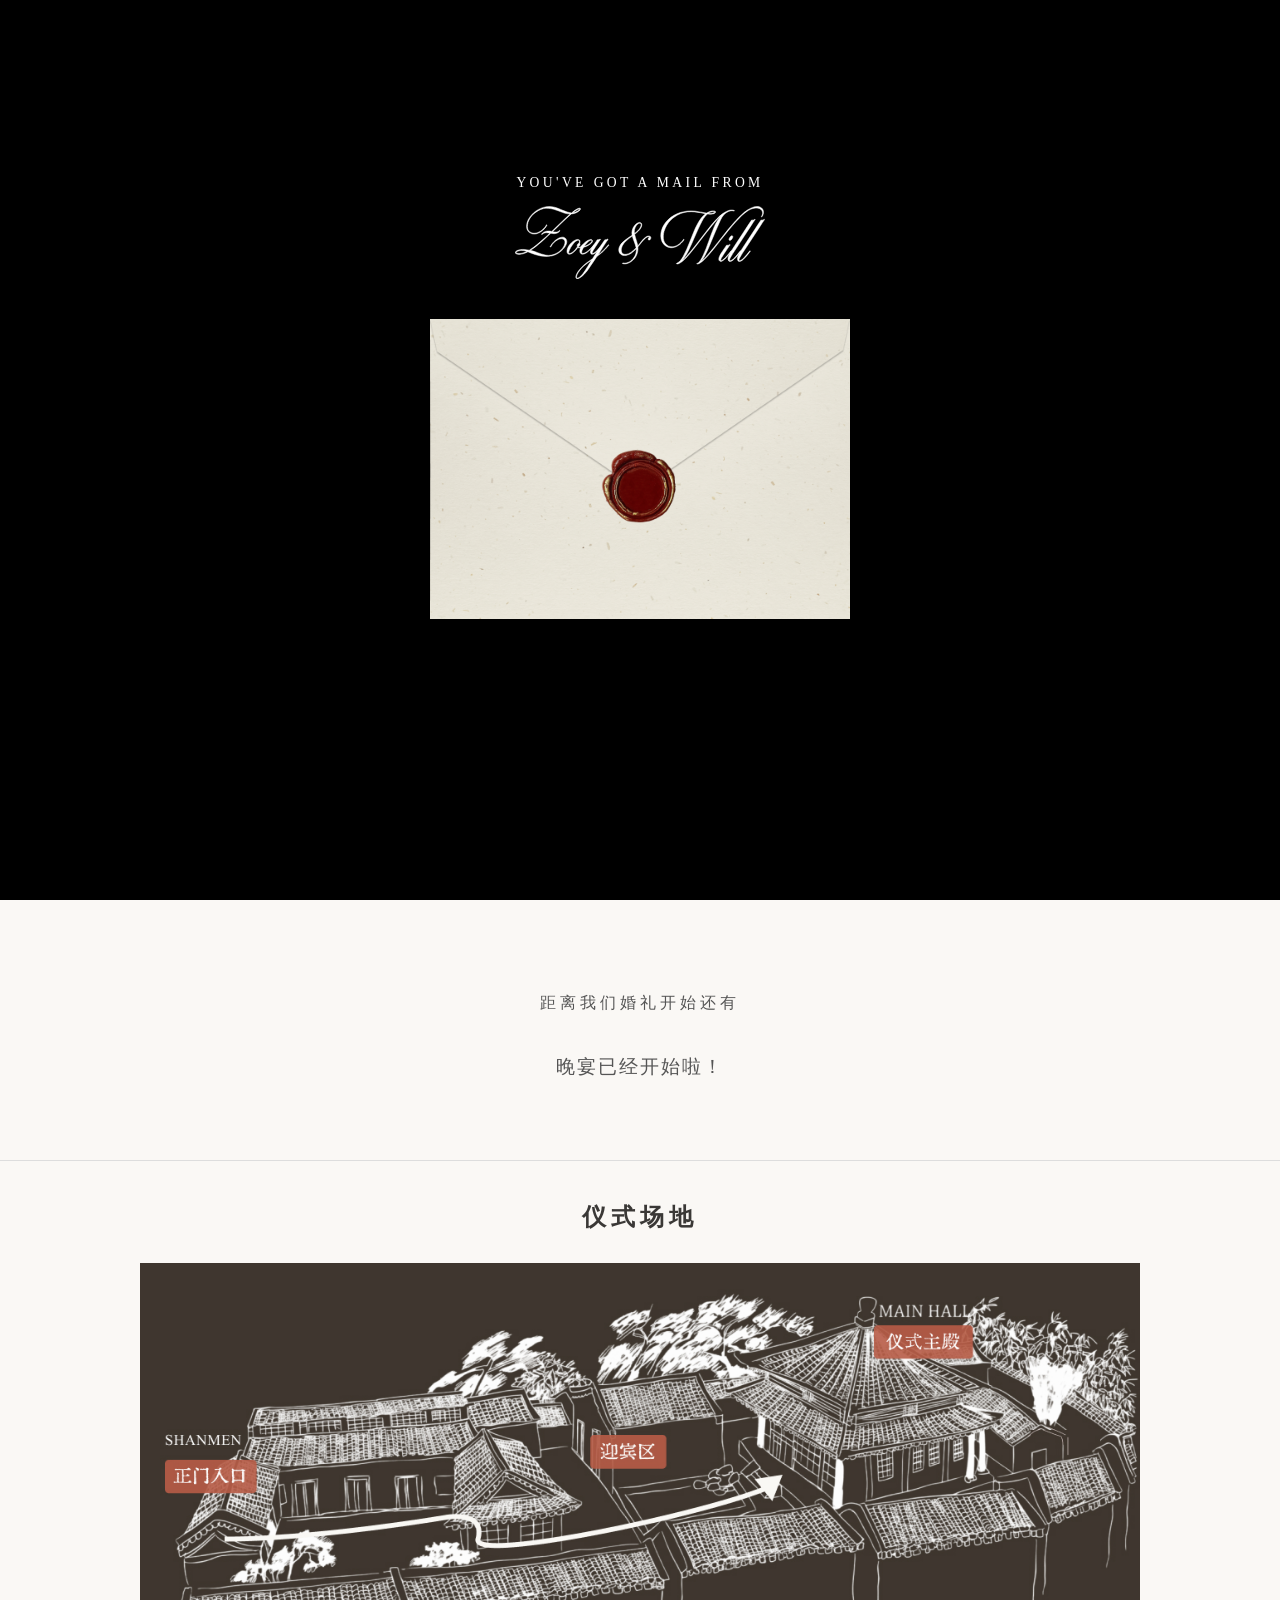
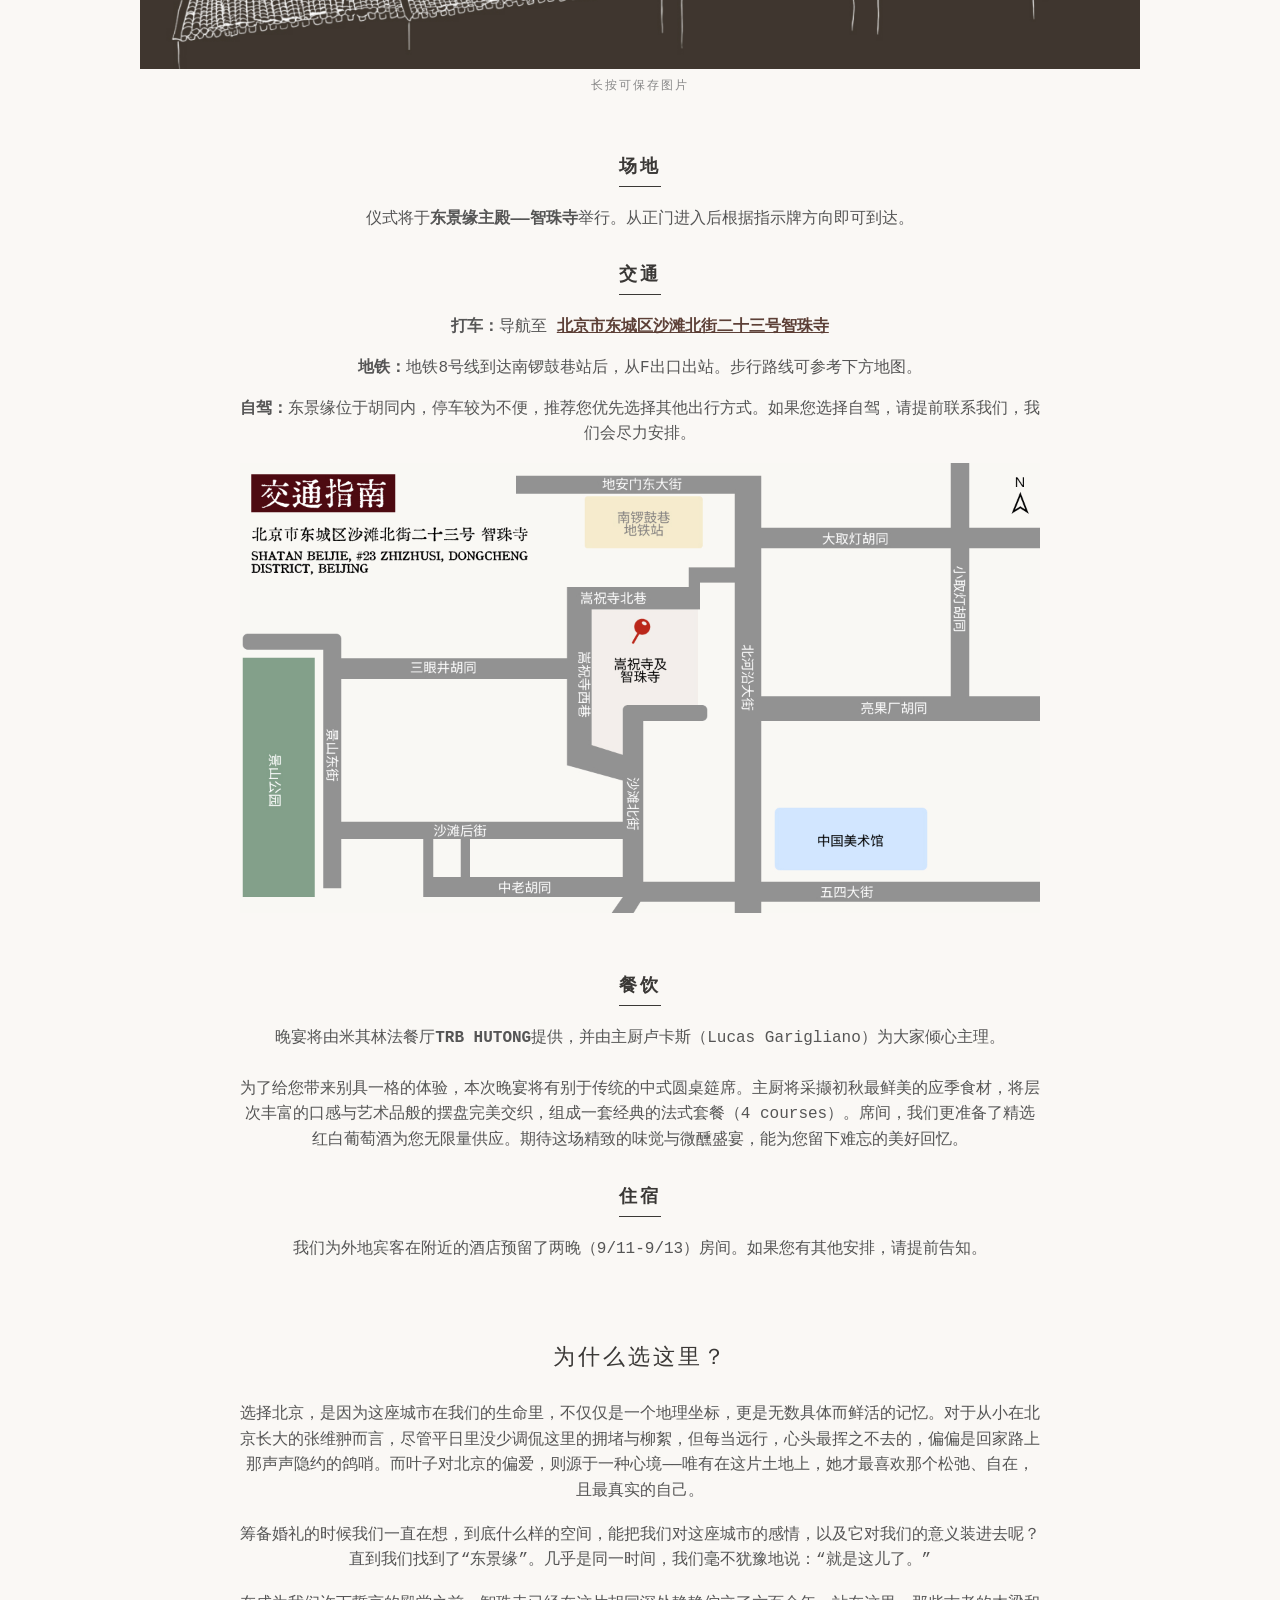
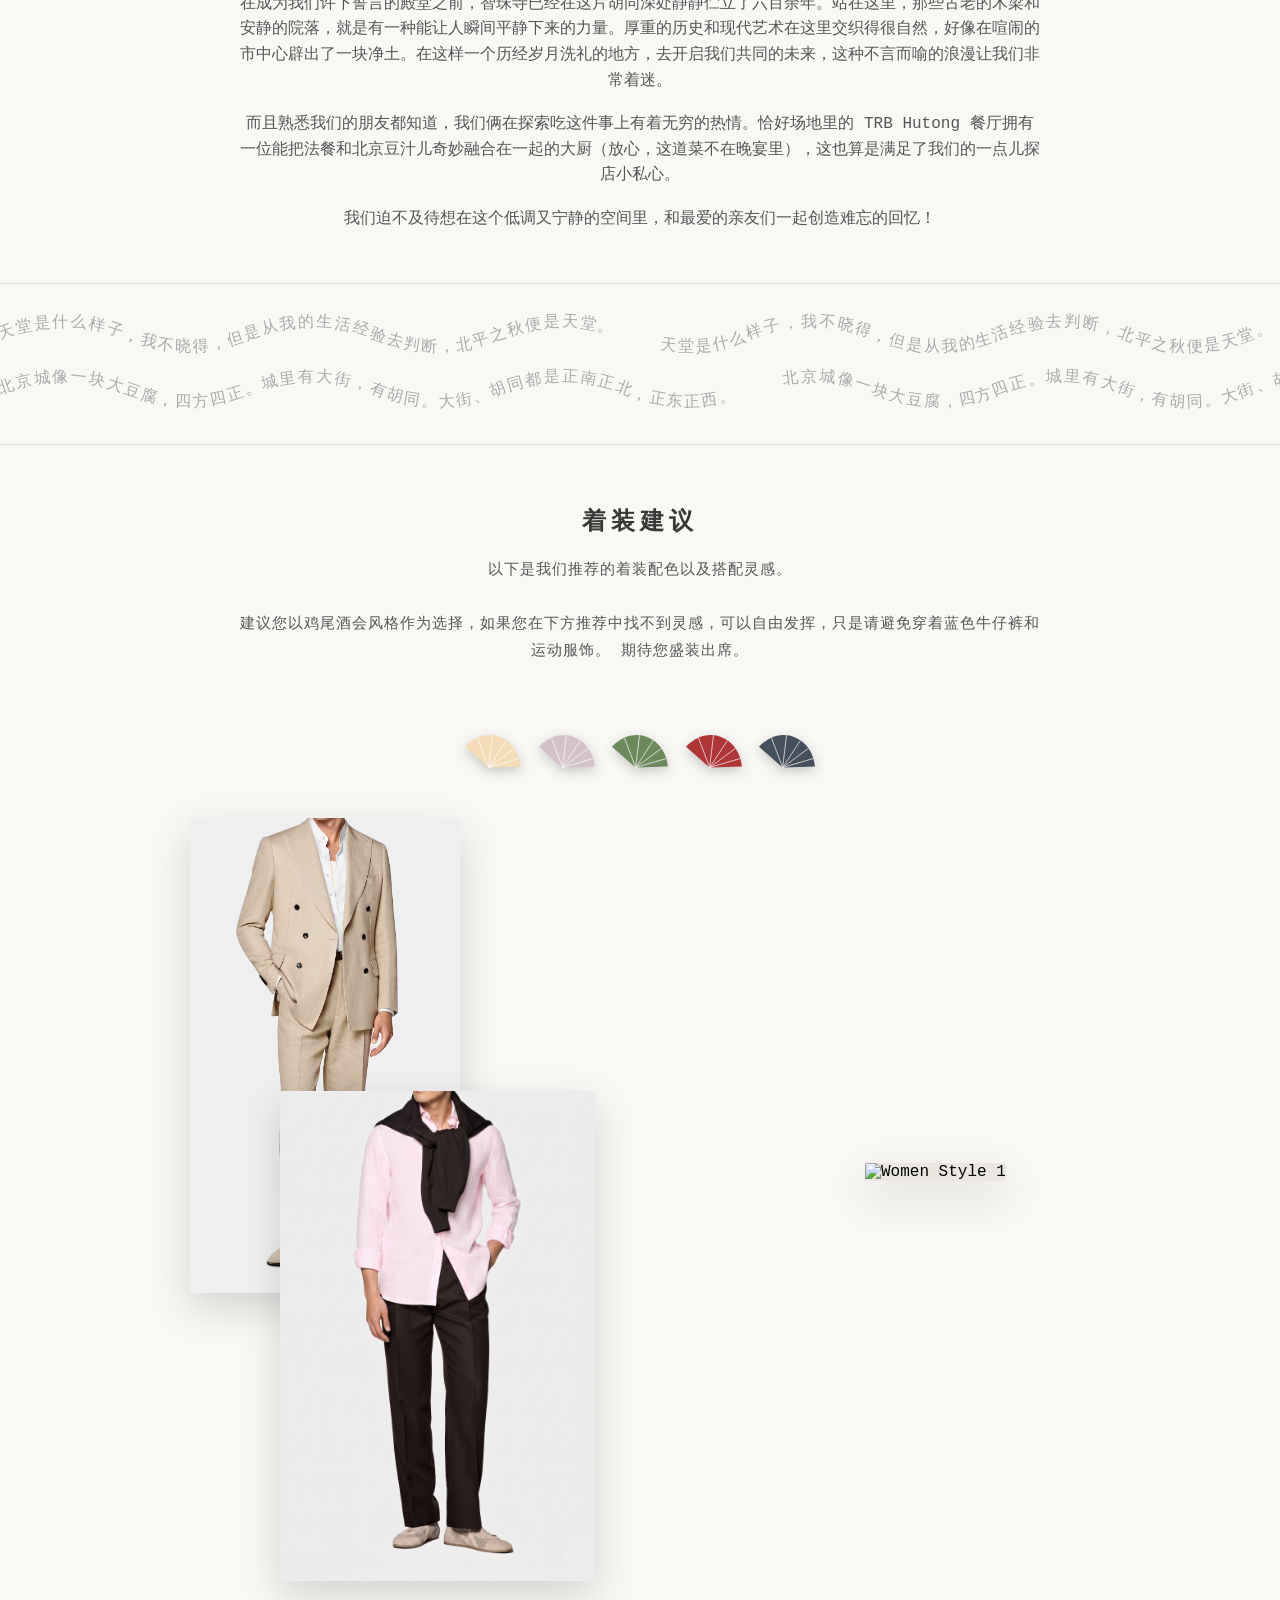
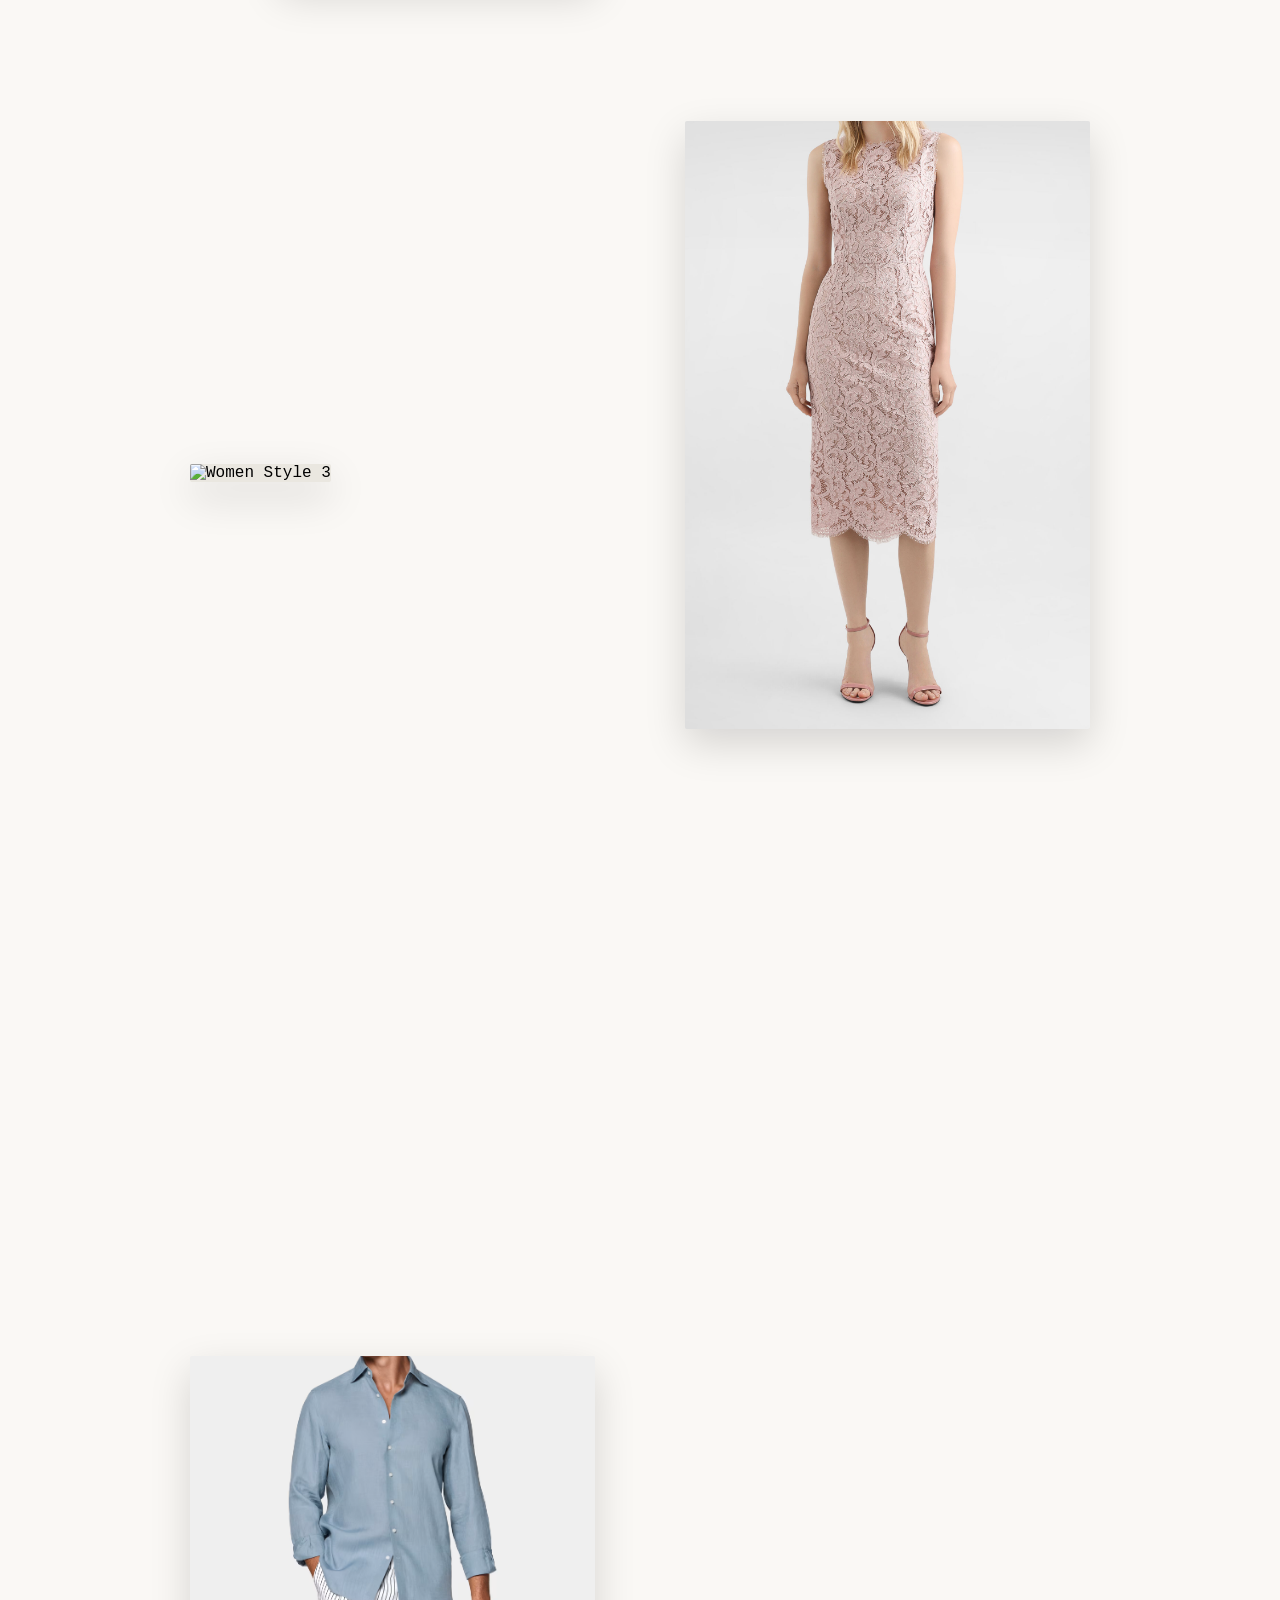
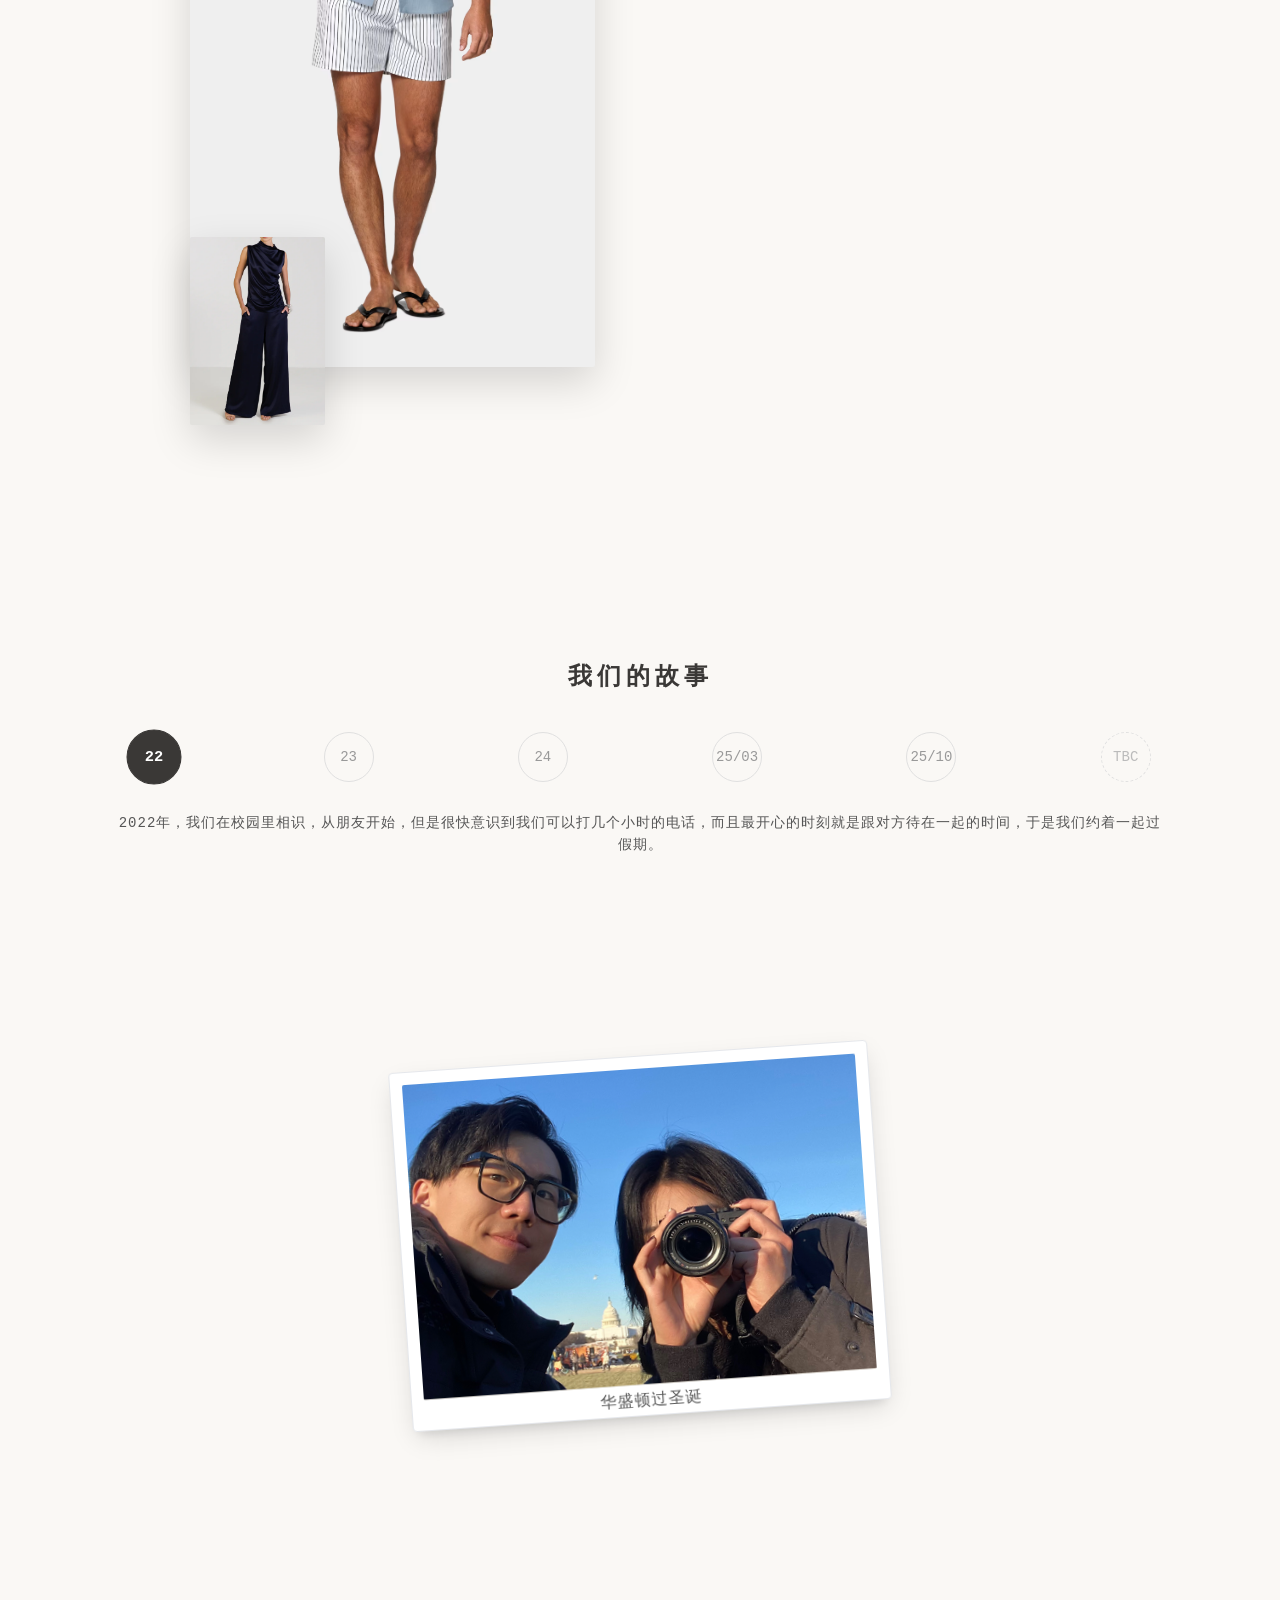
==== index.html @ 817e2617 "Update schedule times and improve text clarity" ====
<!DOCTYPE html>
<html lang="en">
<head>
    <meta charset="UTF-8">
    <meta name="viewport" content="width=device-width, initial-scale=1.0, user-scalable=no">
    <title>Zoey & Will</title>
    <link rel="preload" href="images/willowbg.png" as="image">
    
    <script src="https://unpkg.com/@dotlottie/player-component@latest/dist/dotlottie-player.mjs" type="module"></script>

    <style>
        /* --- GLOBAL STYLES --- */
        @font-face {
            font-family: 'CactusClassicalSerif';
            src: url('CactusClassicalSerif.woff2') format('woff2');
            font-weight: normal;
            font-style: normal;
        }

        html {
            /* 必须设为 mandatory，手机浏览器才会强制执行摩擦力和停顿 */
            scroll-behavior: smooth;
        }
        
        html, body { 
            margin: 0; 
            padding: 0;
            width: 100%;
            background-color: #FAF8F5; 
            font-family: 'Courier New', Courier, monospace;
            touch-action: pan-y; 
        }
        .lang-switch {
            font-size: 16px;
            font-weight: bold;
            cursor: pointer;
            margin-right: 30px; 
            color: 3A3836;
            position: relative;
            z-index: 301; /* Above menu overlay */
            user-select: none;
            display: flex;
            align-items: center;
            gap: 8px; 
        }

        .lang-option {
            opacity: 0.3; /* Inactive state */
            transition: opacity 0.3s, border-bottom 0.3s;
            padding-bottom: 2px;
            border-bottom: 2px solid transparent; 
        }
        
        .separator {
            opacity: 0.3;
            font-weight: normal;
        }

        /* Active State Logic */
        /* If NOT english mode -> Chinese is active */
        body:not(.english-mode) .lang-option.zh { 
            opacity: 1; 
            border-bottom: 2px solid 3A3836; 
        }
        
        /* If English mode -> English is active */
        body.english-mode .lang-option.en { 
            opacity: 1; 
            border-bottom: 2px solid 3A3836; 
        }
        /* --- LANGUAGE VISIBILITY LOGIC (UNIVERSAL FIX) --- */
        
        /* 1. Default (Chinese Mode) */
        /* Hide all English elements (divs, spans, images) */
        .lang-en, 
        div.lang-en, 
        span.lang-en, 
        img.lang-en { 
            display: none !important; 
        }
        
        /* Show all Chinese elements */
        .lang-zh, 
        div.lang-zh, 
        span.lang-zh { 
            display: inherit !important; 
        }
        img.lang-zh { display: block !important; }


        /* 2. English Mode */
        /* Hide all Chinese elements */
        body.english-mode .lang-zh, 
        body.english-mode div.lang-zh, 
        body.english-mode span.lang-zh, 
        body.english-mode img.lang-zh { 
            display: none !important; 
        }

        /* Show all English elements */
        body.english-mode .lang-en, 
        body.english-mode div.lang-en, 
        body.english-mode span.lang-en { 
            display: inherit !important; 
        }
        body.english-mode img.lang-en { display: block !important; }

  /* --- 1. Text-length line for the Location h3 tags --- */
        .address-container h3 {
    display: inline-block;        /* Shrinks the element's width to match the text length */
    border-bottom: 1px solid #3A3836; /* The horizontal line (change color if needed) */
    padding-bottom: 8px;          /* The gap between the text and the line */
    margin-bottom: 15px;          /* The gap between the line and the paragraph below it */
}

/* --- 2. Larger gap between Venue, Transport, and Catering blocks --- */
/* Assuming each of these sections is wrapped in its own <div> inside .address-container */
        .address-container > div {
    margin-bottom: 50px;          /* Adjust this number to make the gap larger or smaller */
}

/* Removes the large gap after the very last item so your page bottom doesn't have dead space */
        .address-container > div:last-child {
    margin-bottom: 0;
}     
        
        
/* --- NAVIGATION BAR --- */
        nav {
            position: fixed; 
            top: 0;              
            left: 0;             
            width: 100%;         
            height: 80px;        
            
            /* 1. Restored the beige background, but with 70% opacity */
            background-color: rgba(250, 248, 245, 0.7) !important; 
            
            /* 2. Added a frosted glass blur effect (highly recommended for readability!) */
            backdrop-filter: blur(10px);
            -webkit-backdrop-filter: blur(10px);
            
            display: flex;
            align-items: center;
            justify-content: center; 
            box-sizing: border-box;
            z-index: 200; 
            opacity: 0; 
            pointer-events: none; 
            transition: opacity 2s ease-in-out;
        }
        nav.fade-in { opacity: 1; pointer-events: auto; }
        
        /* This container holds the list items */
        /* This container holds the list items */
        .nav-links {
            list-style: none; /* Removes the bullet points */
            display: flex;    /* Places the items side-by-side horizontally */
            
            /* 1. 将 center 改为 space-evenly 或 space-between 让选项分散 */
            justify-content: space-evenly; 
            
            /* 2. 增加宽度限制，决定选项能在屏幕上散得多开 */
            width: 80%;       
            max-width: 1000px; /* 限制一个最大宽度，防止在带鱼屏等超大屏幕上散得太远 */
            
            align-items: baseline; 
            padding: 0;
            margin: 0;
        }

        /* Unselected State: Reverted to dark gray, removed the white text shadow */
        .nav-links a {
            text-decoration: none;
            color: #888888; 
            text-shadow: none; 
            font-size: 16px; 
            font-weight: 300; 
            letter-spacing: 2px;
            position: relative;
            cursor: pointer;
            transition: all 0.3s ease;
            white-space: nowrap; 
        }

        .nav-links a:hover { color: #555555; }

        /* Selected State: Reverted to your dark #3A3836 color */
        .nav-links a.active { 
            font-size: 22px; 
            font-weight: bold; 
            color: #3A3836; 
            text-shadow: none; 
            border-bottom: none; 
        }

.menu-icon {
    display: none !important;
}
        
        @media (max-width: 768px) {
    nav { 
        height: 60px; 
        padding: 0 15px !important; 
        justify-content: flex-start !important; 
        overflow-x: auto; /* Enables horizontal scrolling */
        scrollbar-width: none; /* Hides scrollbar in Firefox */
    }
    
    /* Hides scrollbar in Chrome/Safari */
    nav::-webkit-scrollbar { 
        display: none; 
    }

    .content-page { padding-top: 80px !important; }
    
    .menu-icon { display: none !important; } /* Hamburger completely hidden */

            
nav { 
        height: 60px; 
        padding: 0 20px !important; /* Gives 20px of breathing room on the left and right */
        justify-content: flex-start !important; 
        overflow-x: auto; 
        scrollbar-width: none; 
    }
            
    .nav-links {
        display: flex !important; 
        position: static;
        /* Make the menu take up the full width of the phone screen */
        width: 100%; 
        /* Ensures it can still horizontally scroll if the phone screen is extremely small */
        min-width: max-content; 
        /* This magic line forces the items to spread out evenly! */
        justify-content: space-between; 
        
        height: auto;
        background-color: transparent; 
        backdrop-filter: none;
        -webkit-backdrop-filter: none; 
        flex-direction: row;
        align-items: baseline;
        
        /* This acts as a minimum safety gap so they never overlap on tiny screens */
        gap: 20px; 
        
        animation: none; 
    }
    
    /* Mobile Unselected */
    .nav-links a { 
        font-size: 15px; 
        color: #999;
        opacity: 1; 
    }
    
    /* Mobile Selected */
    .nav-links a.active { 
        font-size: 19px; 
        font-weight: bold;
        color: #3A3836;
        padding-bottom: 0; 
        border-bottom: none;
    }
                

            /* -- NEW: ATTIRE PAGE MOBILE ADJUSTMENTS -- */
            .scroll-image-wrapper:nth-child(n) {
                width: 60% !important; 
                margin-left: 0 !important;
                margin-right: 0 !important;
            }
            .scroll-image-wrapper:nth-child(odd) { align-self: flex-start !important; }
            .scroll-image-wrapper:nth-child(even) { align-self: flex-end !important; margin-top: -15% !important; }
            
            .color-palette.sticky-bottom {
                bottom: 50px; 
                padding: 12px 20px; 
            }
        }
        
        @keyframes fadeInMenu { from { opacity: 0; } to { opacity: 1; } }

        .color-palette.sticky-bottom .color-icon {
            width: 16%; 
            height: auto;
            filter: drop-shadow(0 4px 6px rgba(0,0,0,0.2)); 
            cursor: pointer; /* Makes it look like a clickable link */
            transition: transform 0.2s ease; /* Smooth pop effect */
        }

        .color-palette.sticky-bottom .color-icon:hover,
        .color-palette.sticky-bottom .color-icon:active {
            transform: scale(1.15); /* Slightly enlarges the circle when tapped/hovered */
        }
        
        /* --- MUTE BUTTON --- */
        #muteBtn {
        position: fixed;
        bottom: 24px;         /* Moved to 24px from bottom */
        right: 24px;          /* Moved to right side */
        z-index: 200;
        color: #3A3836;       /* Added missing '#' for the hex color */
        opacity: 0; 
        transition: opacity 2s ease-in-out;
            /* Frosted Glass & Shape Effects */
            background: rgba(255, 255, 255, 0.6);       /* Slightly more opaque to stand out */
        backdrop-filter: blur(12px); 
        -webkit-backdrop-filter: blur(12px); 
        border-radius: 50%; 
        border: 1px solid rgba(0, 0, 0, 0.08);      /* Faint dark border instead of white */
        box-shadow: 0 4px 16px rgba(0, 0, 0, 0.06); /* Soft drop shadow creates depth */
        
        padding: 0; 
        cursor: pointer;
        width: 48px;          /* Updated width */
        height: 48px;         /* Updated height */
        display: flex;
        align-items: center;
        justify-content: center;
    }
        #muteBtn svg {
        width: 24px;
        height: 24px;
        }
        #muteBtn.fade-in { opacity: 0.7; }
        #muteBtn:hover { opacity: 1; }

        /* --- NEW ANIMATED ENVELOPE EFFECT --- */
        #new-envelope-container {
            position: fixed;
            top: 0;
            left: 0;
            width: 100%;
            height: 100%;
            
            /* THIS IS YOUR TINT: 15% opacity black */
            background-color: rgba(0, 0, 0, 0.3); 
            
            z-index: 100;
            display: flex;
            flex-direction: column;
            align-items: center;
            justify-content: center;
            
            /* This line controls the smooth zoom and fade transition */
            transition: opacity 1.5s ease-in-out, transform 1.5s ease-in-out;
            transform-origin: center center;
        }

        #new-envelope-container.dissolve {
            opacity: 0;
            transform: scale(1.1); /* Slight scale-up as it fades */
            pointer-events: none;
        }

        .entrance-header {
            text-align: center;
            margin-bottom: 40px;
            margin-top: -60px;
            transition: opacity 0.5s ease;
            display: flex;
            flex-direction: column;
            align-items: center;
        }

        /* SEQUENCE 1: "YOU'VE GOT A MAIL FROM" */
        .entrance-subtitle {
            font-size: 0.85rem;
            letter-spacing: 0.25em;
            margin-bottom: 15px;
            text-transform: uppercase;
            font-weight: 400;
            color: #ffffff;
            text-shadow: 0 2px 4px rgba(0,0,0,0.4); /* Soft shadow for visibility */
            font-family: 'CactusClassicalSerif', serif; /* New Font Applied */
            opacity: 0;
            animation: fadeInDown 1s ease forwards;
            animation-delay: 0.2s; 
        }

        /* SEQUENCE 2: Name SVG */
        .names-svg {
            width: 250px; /* Adjust this width to make the image larger or smaller */
            height: auto;
            opacity: 0;
            animation: fadeInDown 1s ease forwards;
            animation-delay: 0.8s;
        }

        /* SEQUENCE 3: Envelope */
        .envelope-wrapper {
            position: relative;
            width: 60vw;
            max-width: 420px;
            cursor: pointer;
            user-select: none;
            opacity: 0;
            animation: fadeIn 1s ease forwards;
            animation-delay: 1.5s; 
        }

        .static-envelope-img {
            width: 100%;
            height: auto;
            display: block;
            /* Webkit prefix and filter included */
            -webkit-filter: drop-shadow(0 15px 35px rgba(0,0,0,0.3));
            filter: drop-shadow(0 15px 35px rgba(0,0,0,0.2));
            transition: transform 0.3s ease, filter 0.3s ease;
            
            /* Hardware acceleration fixes to stop the shadow from glitching */
            transform: translateZ(0); 
            will-change: transform, filter;
        }

        .envelope-wrapper:hover .static-envelope-img {
            transform: scale(1.02) translateZ(0);
        }

        /* SEQUENCE 4: Chinese Instruction Text */
        .entrance-instruction {
            font-size: 0.8rem; 
            letter-spacing: 0.2em;
            margin-top: 30px;
            text-transform: uppercase;
            cursor: pointer;
            color: #ffffff;
            text-shadow: 0 2px 4px rgba(0,0,0,0.4); /* Soft shadow for visibility */
            font-family: 'CactusClassicalSerif', serif; /* New Font Applied */
            opacity: 0;
            /* Fades in at 3.5s, then immediately starts pulsing */
            animation: pulse 2s infinite;
            animation-delay: 1.8s; /* Change this number to exactly match when you want it to pop in! */
            transition: opacity 0.5s ease;
        }
        
        /* Animations */
        @keyframes pulse {
            0%, 100% { opacity: 0.6; }
            50% { opacity: 1; }
        }

        @keyframes fadeInDown {
            from { opacity: 0; transform: translateY(-20px); }
            to { opacity: 1; transform: translateY(0); }
        }

        @keyframes fadeIn {
            from { opacity: 0; }
            to { opacity: 1; }
        }

        /* --- INVITATION CARD --- */
        #invitation-card {
            position: absolute;
            z-index: 20; 
            text-align: center;
            color: #ffffff;
            text-shadow: 0 2px 6px rgba(0,0,0,0.3); /* Soft shadow to separate text from background */
            font-family: 'Times New Roman', Times, serif; 
            opacity: 0; 
            transition: opacity 2s ease-in-out;
            width: 100%; max-width: 500px;
            top: 45%; left: 50%;
            transform: translate(-50%, -50%);
            pointer-events: none; 
        }
        .fade-in { opacity: 1 !important; pointer-events: auto !important; }

        h1 { font-size: 24px; letter-spacing: 5px; margin-bottom: 5px; text-transform: uppercase; font-weight: normal; }
        .sub-title { font-size: 14px; letter-spacing: 3px; color: #eeeeee; margin-bottom: 40px; text-transform: uppercase; }        
        .names { margin-bottom: 20px; }
        .names h2 { font-size: 28px; margin: 5px 0; font-weight: normal; letter-spacing: 3px; }
        /* Updated Date: Removed the bottom border and shrunk the gap */
        .date { 
            font-size: 28px; 
            letter-spacing: 2px; 
            margin-bottom: 10px; /* Reduced gap so the location sits snugly below */
        }   

        /* New Location: Same font family, slightly smaller size, holds the bottom border */
        .location {
            font-size: 14px; 
            letter-spacing: 3px; 
            margin-bottom: 50px; 
            border-bottom: 1px solid rgba(255, 255, 255, 0.5); 
            display: inline-block; 
            padding-bottom: 15px;
        }   
        .schedule { font-size: 13px; line-height: 2.2; letter-spacing: 1px; color: #eeeeee; }
        .schedule .time { margin-right: 15px; font-weight: bold; color: #ffffff; }
        
        /* --- LANDING SCENE (Tree + Background) --- */
        #landing-scene {
            position: fixed;
            top: 0; left: 0; width: 100%; height: 100%;
            z-index: 5; 
            
            /* Set the universal background image here */
            background-image: url('images/willowbg.png');
            background-size: cover;
            background-position: center;
            background-color: #000000; 
        }

        /* Hide the old inline image version so they don't double up! */
        .willow-bg-image {
            display: none; 
        }
        
        #willow-bg-container, 
        .shadow-overlay, 
        .lottie-bird-container {
            opacity: 0;
            transition: opacity 2s ease-in-out;
        }

        #landing-scene.show-elements #willow-bg-container,
        #landing-scene.show-elements .shadow-overlay,
        #landing-scene.show-elements .lottie-bird-container {
            opacity: 1;
        }

    /* --- OPTIMIZED MIST EFFECT (Fades the scene slightly for readability) --- */
        #landing-scene.blurred #willow-bg-container,
        #landing-scene.blurred .shadow-overlay {
            opacity: 1; /* Changed from 0.25 to 1 */
            transition: opacity 3s ease-in-out;
        }


        /* 1. Static Willow Background & Blur Overlay */
        #willow-bg-container {
            position: absolute;
            top: 0; 
            left: 0;
            width: 100%; 
            height: 100%; 
            overflow: hidden;
        }

        .willow-bg-image {
            width: 100%;
            height: 100%;
            object-fit: cover; 
            object-position: center; 
        }

       
        
        /* 2. Atmospheric Shadow Layer */
        .shadow-overlay {
            position: absolute;
            top: -50%; left: -50%;
            width: 200%; height: 200%;
            z-index: 55;
            pointer-events: none;
            background-image: 
                radial-gradient(circle at 50% 50%, rgba(255, 255, 240, 0.6) 0%, rgba(255, 255, 240, 0) 60%),
                radial-gradient(circle at 20% 80%, rgba(250, 250, 210, 0.4) 0%, rgba(250, 250, 210, 0) 50%),
                radial-gradient(circle at 80% 20%, rgba(255, 250, 205, 0.4) 0%, rgba(255, 250, 205, 0) 50%);
            background-size: 50% 50%;
            background-repeat: no-repeat;
            background-position: top right;
            animation: shadowSway 5s ease-in-out infinite alternate;
        }
        
        @keyframes shadowSway { 
            0% { transform: translateX(0) rotate(0deg); } 
            100% { transform: translateX(50px) rotate(3deg); } 
        }

        /* 3. Lottie Birds */
        .lottie-bird-container {
            position: absolute;
            bottom: -50px; 
            right: -50px;
            width: 1000px; 
            height: 1000px; 
            z-index: 60;   
            pointer-events: none;
        }


        /* ========================================================= */
        /* --- NEW SMOOTH POLAROID STACK STYLES --- */
        /* ========================================================= */
        #about-us-wrapper { position: relative; width: 100%; }
        
        #about-scroll-track {
            height: 1200vh;
            position: relative;
            width: 100%;
        }

        .custom-sticky-view {
            position: -webkit-sticky;
            position: sticky;
            top: 80px; /* Sits below the navbar */
            height: calc(100vh - 80px);
            display: flex;
            flex-direction: column;
            overflow: hidden;
        }

        .timeline-nav {
            display: flex;
            width: 100%; 
            box-sizing: border-box;
            
            justify-content: space-evenly;
            align-items: center;
            padding: 10px 0 10px 0;
            z-index: 110;
            background: #FAF8F5; 
            gap: 15px;
        }

        .timeline-link {
            text-decoration: none;
            color: #999999; 
            font-size: 14px; 
            font-weight: normal;
            transition: all 0.3s ease;
            white-space: nowrap;
            
            /* --- NEW CIRCLE STYLES --- */
            display: flex;
            align-items: center;
            justify-content: center;
            width: 48px;
            height: 48px;
            border-radius: 50%;
            border: 1px solid #e0e0e0;
            background-color: transparent;
        }

        .timeline-link.active {
            color: #ffffff; 
            font-weight: bold;
            background-color: #3A3836;
            border-color: #3A3836;
            transform: scale(1.1); /* Slight pop effect for the active year */
        }

        /* TBC styling (dashed border, no hover) */
        .tbc-node {
            cursor: default;
            color: #bbbbbb;
            border-style: dashed;
        }

        .pinned-text-container {
            min-height: 22vh;
            height: auto;
            display: flex;
            align-items: flex-start; 
            justify-content: center;
            padding: 20px 20px 0px 20px;
            z-index: 50;
            pointer-events: none;
            width: 100%;
            box-sizing: border-box;
        }
        
        .text-content {
            text-align: center;
            max-width: 85%;
            transition: opacity 0.4s ease-in-out;
        }

        .year-desc {
            font-size: 14px;
            line-height: 1.6;
            color: #555;
            text-align: center;
            margin: 0;
            letter-spacing: 1px;
            max-width: 100%;
        }

        .cards-container-wrapper {
            flex: 1;
            display: flex;
            align-items: center;
            justify-content: center;
            perspective: 1000px;
            pointer-events: none;
            padding-bottom: 60px;
        }

        #cards-container {
            position: relative;
            width: 85vw;
            max-width: 480px;
            aspect-ratio: 4/3;
        }

        .polaroid {
            position: absolute;
            inset: 0;
            background-color: #ffffff;
            padding: 12px 12px 30px 12px;
            box-shadow: 0 10px 25px -5px rgba(0, 0, 0, 0.15), 0 8px 10px -6px rgba(0, 0, 0, 0.1);
            border: 1px solid #e5e7eb;
            border-radius: 4px;
            will-change: transform, opacity;
            display: block;
        }

        .polaroid-img {
            width: 100%;
            height: 100%;
            object-fit: cover;
            background-color: #EAE7E0;
            border-radius: 2px;
        }

        .polaroid-caption {
            position: absolute;
            bottom: 0;
            left: 0;
            width: 100%;
            height: 30px;
            
            
            display: flex;
            align-items: center; 
            justify-content: center;
            
            text-align: center;
            font-family: 'Times New Roman', Times, serif;
            font-size: 16px;
            color: #555;
            letter-spacing: 1px;
            padding: 0 15px; /* Keeps text from hitting the left/right edges */
            box-sizing: border-box;
        }

        @media (max-width: 768px) {
            .custom-sticky-view { top: 60px; height: calc(100vh - 60px); }
            .timeline-nav { justify-content: center; gap: 15px; padding: 15px 20px; overflow-x: auto; scrollbar-width: none; }            
            .timeline-link { width: 42px; height: 42px; font-size: 13px; flex-shrink: 0; } 
            .polaroid { padding: 10px 10px 40px 10px; }
            .polaroid-caption { height: 50px; font-size: 14px; }
        }

        
        /* --- SCROLLING TEXT EFFECT (TWO LINES) --- */
        .scrolling-text-container {
            width: 100%;
            overflow: hidden;
            white-space: nowrap;
            margin-top: 20px;
            padding: 25px 0;
            box-sizing: border-box;
            
            border-top: 1px solid #ddd; 
            border-bottom: 1px solid #ddd; 
            
            display: flex;
            flex-direction: column; 
            gap: 12px; 
        }

        /* --- REDUCE THE GAP BETWEEN PAGES --- */
        #about-page {
            padding-bottom: 0 !important; /* Removes the extra space at the bottom of the story */
        }
        
        #attire-page {
            padding-top: 60px !important; /* Shrinks the empty space above the Attire title */
        }

        /* --- ADDRESS PAGE SPACING & DIVIDER --- */
        #address-page {
            /* 1. Shrinks the gap right above the title */
            padding-top: 40px !important; 
            
            /* 2. Adds the delicate dividing line (matches your scrolling text line) */
            border-top: 1px solid #ddd; 
            
            /* 3. Ensures the line stretches nicely across the container */
            width: 100%; 
        }

        /* --- PLAY PAGE SPACING & DIVIDER --- */
        #play-page {
            /* 1. Shrinks the gap right above the title */
            padding-top: 40px !important; 
            
            /* 2. Adds the delicate dividing line */
            border-top: 1px solid #ddd; 
            
            /* 3. Ensures the line stretches nicely across the container */
            width: 100%; 
        }

        .scrolling-text {
            display: block;
            font-size: 16px;
            font-style: italic;
            color: #aaa;
            letter-spacing: 3px;
        }

        .line-1 { animation: scroll-left 22s linear infinite; }
        .line-2 { animation: scroll-left 18s linear infinite; margin-left: 100px; }

        .scrolling-text-container:hover .scrolling-text {
            animation-play-state: paused;
        }

        @keyframes scroll-left {
            0% { transform: translateX(100vw); }
            100% { transform: translateX(-100%); }
        }
        
       /* Prevent scrolling before the envelope is opened */
        body.scroll-locked {
            overflow: hidden; 
            height: 100vh;
        }

        /* Make the home page take up the full first screen */
        #home-page {
            position: relative;
            width: 100%;
            height: 100vh;
            display: flex;
            align-items: center;
            justify-content: center;
            z-index: 10; 
            scroll-snap-align: start; 
            scroll-snap-stop: always; /* Forces the scroll to stop here, increasing friction */
        }
        
         /* --- FIRST SCROLL SNAP TARGET --- */
        #about-page {
            /* This makes the page act as the magnetic destination for the first scroll */
            scroll-snap-align: start; 
        }

        /* --- CONTENT PAGES --- */
        .content-page h1 {
            width: 90%;
            max-width: 800px;
            text-align: center;
            font-weight: bold; 
            margin: 0 auto 30px auto;
            
            /* Reverted back to dark text for the light background */
            color: #3A3836; 
            text-shadow: none; 
        }
        
        .content-page {
            display: flex; 
            position: relative;
            width: 100%;
            
            /* Changed from transparent back to your solid beige */
            background-color: #FAF8F5; 
            
            /* The high z-index makes these pages slide OVER the willow tree */
            z-index: 100; 
            box-sizing: border-box;
            padding-top: 100px; 
            padding-bottom: 50px;
            flex-direction: column;
            align-items: center;
            opacity: 1;
        }
        
       
        
        .content-page.active { display: flex; opacity: 1; }
        .figures-container { display: flex; justify-content: center; flex-wrap: wrap; gap: 20px; width: 90%; max-width: 1000px; }
        .figure { flex: 1; min-width: 250px; text-align: center; margin-bottom: 30px; }
        .figure img { width: 100%; height: auto; border: 1px solid #ccc; background-color: #e0e0e0; margin-bottom: 15px; }
        .address-container { width: 90%; max-width: 800px; text-align: center; margin: 0 auto;}
        .address-container h1 {
            text-align: center;
            margin-bottom: 30px;
        }
        .map-figure { width: 100%; margin-bottom: 50px; border: none; }
        .map-figure img { width: 100%; height: auto; display: block; background-color: #ddd; }
        
        /* --- DETAILS SECTION WRAPPER --- */
        .details-wrapper {
            padding: 10px 0 30px 0;
            margin-bottom: 20px;
        }

        /* --- NEW: MAP BANNER STYLES --- */
        .map-banner {
            width: 100%;
            background-color: transparent; 
            display: flex;
            flex-direction: column; /* This forces the text to drop BELOW the image */
            align-items: center;    /* This centers both the image and the text */
            margin-bottom: 50px;
        }
        
        .map-banner img {
            width: 100%;
            max-width: 1000px;
            height: auto;
            display: block;
        }

        /* Styles for the small hint text */
        .map-save-hint {
            font-size: 12px;
            color: #888888; /* Soft grey color */
            margin-top: 8px; /* Very small gap between image and text */
            margin-bottom: 0;
            letter-spacing: 2px;
            font-weight: 300;
        }

        /* --- SECTION MAIN TITLES (Details & Why We Chose Here) --- */
        .details-wrapper > h2,
        .info-section > h2 {
            font-size: 22px;
            text-transform: uppercase;
            letter-spacing: 3px;
            margin: 0 0 30px 0;
            font-weight: normal; 
            text-align: center;  
            color: #3A3836;
        }

        
        .details-wrapper .info-section:last-child { margin-bottom: 0; } 
        
        /* --- 哪儿见 (LOCATION) 页面：排版与间距优化 --- */
        /* ========================================================= */

        /* --- 1. 区块之间的超大间距 (场地、交通、餐饮之间) --- */
        .details-wrapper .info-section {
            margin-bottom: 30px !important; /* 调整这个数值来控制区块间距 */
        }
        
        .details-wrapper .info-section:last-child {
            margin-bottom: 0 !important; /* 最后一个区块底部不留白 */
        }

        /* --- 2. H3 子标题 (保留了好看的字体，并加上了刚好包裹文字的下划线) --- */
        .info-section h3 { 
            font-size: 18px; 
            text-transform: uppercase; 
            letter-spacing: 3px; 
            font-weight: bold; 
            color: #3A3836;
            
            /* 下划线魔法 */
            display: inline-block;          
            border-bottom: 1px solid #3A3836; 
            padding-bottom: 8px;            
            margin: 0 0 20px 0; 
        }

        /* --- 3. 正文排版 (段落) --- */
        .info-section p { 
            font-size: 16px; 
            line-height: 1.6; 
            color: #555; 
            margin: 0; 
            text-align: center; 
        }

        /* --- 4. 交通列表项的排版 --- */
        .transport-item {
            margin-bottom: 15px; 
            line-height: 1.6;
            color: #555; 
            text-align: center;
        }
        
        .color-palette { display: flex; justify-content: center; gap: 15px; margin: 20px 0 15px 0; flex-wrap: wrap; }
        .color-icon { width: 40px; height: 40px; object-fit: contain; filter: drop-shadow(0 2px 5px rgba(0,0,0,0.1));}
        .attire-description { text-align: center; font-size: 14px; color: #555; margin-bottom: 50px; max-width: 100%; line-height: 1.6; letter-spacing: 1px; }
        
/* --- ATTIRE PAGE: TEXT & HEADER --- */
        .attire-header-section {
            width: 90%;
            max-width: 800px;
            margin: 0 auto 60px auto;
            text-align: left;
        }
        

        .attire-header-section h1 {
            width: 100%;
            margin-bottom: 20px;
            text-align: center;
        }

        .attire-description {
            text-align: center;
            font-size: 15px;
            color: #555;
            margin: 0;
            line-height: 1.8;
            letter-spacing: 1px;
        }

        /* --- STICKY COLOR PALETTE --- */
        .color-palette.sticky-bottom {
            position: sticky;
            top: 80px; /* Sits right beneath your navigation bar */
            display: flex;
            justify-content: space-between; 
            width: 90%; 
            max-width: 350px; 
            
            /* MARGIN MATH: 
               0px (top margin: closer to the text)
               auto (centers it horizontally)
               40px (bottom margin: gap before the first image)
               auto (centers it horizontally) */
            margin: 0px auto 40px auto; 
            
            padding: 10px 15px;
            z-index: 50; /* Forces it to stay ON TOP of the photos */
            
            /* Pro-tip: Adding a background matching your page prevents 
               the photos from showing through the gaps between the circles! */
            background-color: rgba(250, 248, 245, 0.95); 
            border-radius: 30px; /* Gives it a nice floating pill shape */
        }

        .color-palette.sticky-bottom .color-icon {
            /* Width is a percentage so they scale up/down with the screen */
            width: 16%; 
            height: auto;
            /* Keeps them visible when dark photos scroll behind them */
            filter: drop-shadow(0 4px 6px rgba(0,0,0,0.2)); 
        }

        /* --- OVERLAPPING COLLAGE LAYOUT --- */
        .attire-scroll-container {
            width: 100%;
            max-width: 900px;
            margin: 0 auto;
            display: flex;
            flex-direction: column;
            padding-bottom: 80px; /* Space for the bottom sticky palette */
        }

        .scroll-image-wrapper {
            position: relative;
        }

        .scroll-image-wrapper img {
            width: 100%;
            height: auto;
            border-radius: 2px;
            box-shadow: 0 15px 40px rgba(0,0,0,0.15); 
            background-color: #EAE7E0;
        }

        /* --- THE ANIMATION CLASSES --- */
        .reveal-item {
            opacity: 0;
            transform: translateY(60px); 
            transition: all 1s cubic-bezier(0.25, 1, 0.5, 1);
        }

        .reveal-item.active {
            opacity: 1;
            transform: translateY(0);
        }

        /* --- THE OVERLAP MATH --- */
        .scroll-image-wrapper:nth-child(1) { width: 30%; align-self: flex-start; z-index: 1; }
        .scroll-image-wrapper:nth-child(2) { width: 20%; align-self: flex-end; margin-top: -15%; margin-right: 5%; z-index: 2; }
        .scroll-image-wrapper:nth-child(3) { width: 35%; align-self: flex-start; margin-top: -10%; margin-left: 10%; z-index: 3; }
        .scroll-image-wrapper:nth-child(4) { width: 45%; align-self: flex-end; margin-top: 15%; z-index: 1; }
        .scroll-image-wrapper:nth-child(5) { width: 20%; align-self: flex-start; margin-top: -30%; z-index: 0; }
        .scroll-image-wrapper:nth-child(6) { width: 35%; align-self: flex-end; margin-top: 5%; margin-right: 15%; z-index: 2; }
        .scroll-image-wrapper:nth-child(7) { width: 25%; align-self: flex-start; margin-top: -15%; z-index: 3; }
        .scroll-image-wrapper:nth-child(8) { width: 35%; align-self: flex-start; margin-top: -10%; z-index: 1; }
        .scroll-image-wrapper:nth-child(9) { width: 45%; align-self: flex-start; margin-top: 10%; z-index: 2; }
        .scroll-image-wrapper:nth-child(10) { width: 15%; align-self: flex-start; margin-top: -15%; z-index: 3; }


        /* --- MOBILE ADJUSTMENTS --- */
        @media (max-width: 768px) {
            /* 1. Make the images smaller on mobile */
            .scroll-image-wrapper:nth-child(n) {
                /* Reduced from 70% down to 60% for more side padding */
                width: 60% !important; 
                margin-left: 0 !important;
                margin-right: 0 !important;
            }
            .scroll-image-wrapper:nth-child(odd) { align-self: flex-start !important; }
            .scroll-image-wrapper:nth-child(even) { align-self: flex-end !important; margin-top: -15% !important; }
        }

        
        /* --- SQUARSPACE-STYLE WAVY MARQUEE --- */
        .wavy-section {
            width: 100%;
            overflow: hidden;
            border-top: 1px solid #ddd;
            border-bottom: 1px solid #ddd; /* 增加底部边框 */
            padding: 30px 0; /* 上下留出呼吸感 */
            background-color: #FAF8F5;
            display: flex;
            flex-direction: column;
            gap: 10px; /* 3条波浪线之间的间距 */
            margin-bottom: 0px; 
            position: relative;
            z-index: 100;
        }

        .wave-track {
            display: flex;
            width: fit-content;
            animation: wave-scroll 35s linear infinite;
        }

        /* 第二条线反向滚动 */
        .wave-track.reverse {
            animation: wave-scroll-reverse 45s linear infinite;
            transform: translateX(-50%);
        }

        /* 第三条线稍微快一点 */
        .wave-track.fast {
            animation: wave-scroll 30s linear infinite;
        }

        /* 鼠标悬停时暂停滚动 */
        .wave-track:hover {
            animation-play-state: paused;
        }

        .wave-item {
            width: 2500px; /* 必须和 viewBox 的宽度一致 */
            height: 45px;  /* 波浪的起伏高度 */
            flex-shrink: 0;
        }

        @keyframes wave-scroll {
            0% { transform: translateX(0); }
            100% { transform: translateX(-50%); } /* 无缝循环的关键：向左移动一半 */
        }

        @keyframes wave-scroll-reverse {
            0% { transform: translateX(-50%); }
            100% { transform: translateX(0); }
        }

        /* 1. 全局 CSS 变量设定 */
            :root {
              --imap-bg: #FAF8F5;
              --imap-text: #3A3836;
              --imap-text-muted: #888888;
              --imap-text-light: #999999;
              --imap-text-hover: #555555;
              --imap-accent: #B85C47;
              --imap-border: #EAE5DE;
              --imap-border-dark: #E4DFD8;
            }

            /* 2. 基础容器样式 */
            .imap-wrapper {
              width: 90%;
              max-width: 900px;
              height: 600px;
              margin: 20px auto 50px auto;
              background-color: var(--imap-bg);
              border: 1px solid var(--imap-border);
              border-radius: 1rem;
              box-shadow: 0 10px 15px -3px rgba(0, 0, 0, 0.1), 0 4px 6px -2px rgba(0, 0, 0, 0.05);
              position: relative;
              font-family: sans-serif;
              display: flex;
              flex-direction: column;
              box-sizing: border-box;
              /* CRITICAL: overflow: hidden is REMOVED so sticky nav can work */
            }
            .imap-wrapper * { box-sizing: border-box; }

            /* 3. 顶部导航栏 (Sticky NavBar) */
            .imap-top-bar {
              /* CRITICAL: Makes the nav sticky below your main website menu */
              position: -webkit-sticky;
              position: sticky;
              top: 90px; 
              
              left: 0;
              width: 100%;
              z-index: 50; /* Keeps it above the pins */
              pointer-events: none;
              padding: 1rem 1rem 0;
              display: flex;
              justify-content: center;
              
              /* Pulls the map up underneath the sticky bar so it overlaps perfectly */
              margin-bottom: -70px; 
            }
            @media (max-width: 768px) { 
              .imap-top-bar { top: 70px; padding-top: 0.5rem; margin-bottom: -60px; } 
            }
            
            .imap-chips-bg {
              background-color: rgba(250, 248, 245, 0.9);
              backdrop-filter: blur(12px);
              -webkit-backdrop-filter: blur(12px);
              border-radius: 9999px;
              padding: 0.375rem;
              pointer-events: auto;
              border: 1px solid rgba(255, 255, 255, 0.5);
              box-shadow: 0 1px 2px 0 rgba(0, 0, 0, 0.05);
            }
            .imap-chips-container {
              display: flex;
              gap: 0.25rem;
              overflow-x: auto;
              scrollbar-width: none; 
            }
            .imap-chips-container::-webkit-scrollbar { display: none; }
            
            .imap-chip {
              flex-shrink: 0;
              padding: 0.625rem 1.5rem;
              border-radius: 9999px;
              font-size: 0.875rem;
              font-weight: bold;
              cursor: pointer;
              border: none;
              outline: none;
              transition: all 0.3s ease;
            }
            .imap-chip.active {
              background-color: var(--imap-accent);
              color: var(--imap-bg);
              transform: scale(1.05);
              box-shadow: 0 4px 6px -1px rgba(0, 0, 0, 0.1);
            }
            .imap-chip.inactive {
              background-color: transparent;
              color: var(--imap-text-muted);
            }
            .imap-chip.inactive:hover {
              background-color: var(--imap-border);
              color: var(--imap-text-hover);
            }

            /* 4. 地图滚动区域 */
            .imap-scroll-container {
              flex: 1;
              width: 100%;
              height: 100%;
              overflow: auto;
              scrollbar-width: none;
              touch-action: pan-x pan-y;
              position: relative;
              
              /* Keeps the corners rounded since we removed hidden overflow from the wrapper */
              border-radius: 1rem; 
            }
            .imap-scroll-container::-webkit-scrollbar { display: none; }
            
            .imap-canvas {
              position: relative;
              width: 1200px;
              height: 1200px;
              background-color: var(--imap-bg);
            }
            .imap-svg-layer {
              position: absolute;
              inset: 0;
              width: 100%;
              height: 100%;
              pointer-events: none;
            }
            .imap-bg-block {
              position: absolute;
              background-color: rgba(184, 92, 71, 0.05);
              border: 1px solid rgba(184, 92, 71, 0.1);
              border-radius: 2px;
              z-index: 0;
            }

            /* 路线动画 */
            @keyframes imap-flow {
              0% { stroke-dashoffset: 24; }
              100% { stroke-dashoffset: 0; }
            }
            .imap-path-anim {
              animation: imap-flow 1.5s linear infinite;
              opacity: 0.7;
            }

            /* 5. 坐标图钉 */
            .imap-pin {
              position: absolute;
              transform: translate(-50%, -100%);
              cursor: pointer;
              display: flex;
              flex-direction: column;
              align-items: center;
              transition: all 0.5s ease-out;
            }
            .imap-pin.route-active { opacity: 1; transform: translate(-50%, -100%) scale(1); z-index: 20; }
            .imap-pin.route-inactive { opacity: 0.4; transform: translate(-50%, -100%) scale(0.9); filter: grayscale(100%); z-index: 10; }
            .imap-pin.route-inactive:hover { opacity: 1; filter: grayscale(0%); z-index: 25; }
            .imap-pin.selected { z-index: 30 !important; }

            .imap-pin-label {
              position: absolute;
              top: -32px;
              left: 50%;
              transform: translateX(-50%);
              background-color: rgba(255, 255, 255, 0.95);
              backdrop-filter: blur(4px);
              -webkit-backdrop-filter: blur(4px);
              padding: 0.25rem 0.625rem;
              border-radius: 0.5rem;
              font-size: 11px;
              font-weight: bold;
              white-space: nowrap;
              color: var(--imap-text-muted);
              box-shadow: 0 1px 2px 0 rgba(0, 0, 0, 0.05);
              transition: all 0.3s ease;
            }
            .imap-pin.selected .imap-pin-label {
              color: var(--imap-text);
              box-shadow: 0 4px 6px -1px rgba(0, 0, 0, 0.1);
              transform: translate(-50%, -4px) scale(1.1);
            }

            .imap-pin-icon-wrap {
              position: relative;
              width: 40px;
              height: 40px;
              display: flex;
              align-items: center;
              justify-content: center;
              border-radius: 50%;
              border: 3px solid var(--imap-bg);
              box-shadow: 0 4px 6px -1px rgba(0, 0, 0, 0.1);
              transition: transform 0.3s ease;
            }
            .imap-pin:not(.selected):hover .imap-pin-icon-wrap { transform: scale(1.1); }
            .imap-pin.selected .imap-pin-icon-wrap {
              transform: scale(1.25);
              box-shadow: 0 20px 25px -5px rgba(0, 0, 0, 0.1), 0 0 0 4px rgba(58, 56, 54, 0.1);
            }

            .imap-pin-arrow {
              position: absolute;
              bottom: -5px;
              left: 50%;
              transform: translateX(-50%) rotate(45deg);
              width: 12px;
              height: 12px;
              border-right: 3px solid var(--imap-bg);
              border-bottom: 3px solid var(--imap-bg);
            }

            /* 6. 底部详情面板 */
            .imap-bottom-sheet {
              position: absolute;
              bottom: 0;
              left: 0;
              width: 100%;
              background-color: var(--imap-bg);
              
              /* Bottom corners matched to the outer wrapper */
              border-radius: 32px 32px 1rem 1rem; 
              
              box-shadow: 0 -15px 40px rgba(0, 0, 0, 0.08);
              z-index: 40;
              display: flex;
              flex-direction: column;
              padding-bottom: env(safe-area-inset-bottom);
              transition: all 0.4s ease-out;
              
              /* Fade in/out instead of dropping out of the frame */
              transform: translateY(20px);
              opacity: 0;
              pointer-events: none;
            }
            .imap-bottom-sheet.open { 
              transform: translateY(0); 
              opacity: 1; 
              pointer-events: auto; 
            }
            
            .imap-bs-content { padding: 1.5rem; position: relative; }
            @media (min-width: 768px) { .imap-bs-content { padding: 2rem; } }
            
            .imap-bs-handle {
              position: absolute;
              top: 12px;
              left: 50%;
              transform: translateX(-50%);
              width: 48px;
              height: 6px;
              background-color: var(--imap-border);
              border-radius: 9999px;
            }
            .imap-bs-close {
              position: absolute;
              top: 24px;
              right: 24px;
              padding: 0.5rem;
              background-color: #fff;
              border: 1px solid var(--imap-border);
              border-radius: 50%;
              color: var(--imap-text-muted);
              cursor: pointer;
              display: flex;
              align-items: center;
              justify-content: center;
              transition: all 0.2s;
            }
            .imap-bs-close:hover { color: var(--imap-text-hover); }
            .imap-bs-close:active { background-color: var(--imap-border); }

            .imap-bs-header { display: flex; align-items: flex-start; gap: 1rem; margin-bottom: 1.25rem; padding-right: 2.5rem; margin-top: 0.5rem; }
            .imap-bs-icon {
              width: 56px;
              height: 56px;
              border-radius: 1rem;
              display: flex;
              align-items: center;
              justify-content: center;
              flex-shrink: 0;
              box-shadow: inset 0 2px 4px 0 rgba(0, 0, 0, 0.06);
            }
            .imap-bs-title { font-size: 1.25rem; font-weight: bold; color: var(--imap-text); margin: 0 0 0.25rem 0; line-height: 1.2; }
            .imap-bs-subtitle { font-size: 0.875rem; color: var(--imap-text-light); margin: 0; display: flex; align-items: center; }
            
            .imap-bs-tags { display: flex; flex-wrap: wrap; gap: 0.5rem; margin-bottom: 1.25rem; }
            .imap-bs-tag {
              background-color: #fff;
              color: var(--imap-text-hover);
              border: 1px solid var(--imap-border);
              padding: 0.25rem 0.75rem;
              border-radius: 0.5rem;
              font-size: 0.75rem;
              font-weight: bold;
            }
            
            .imap-bs-desc {
              background-color: #fff;
              border-radius: 1rem;
              padding: 1rem;
              margin-bottom: 1.5rem;
              display: flex;
              align-items: flex-start;
              gap: 0.75rem;
              border: 1px solid var(--imap-border);
            }
            .imap-bs-desc-icon { color: var(--imap-text-light); flex-shrink: 0; margin-top: 2px; }
            .imap-bs-desc-text { font-size: 0.875rem; color: var(--imap-text-hover); line-height: 1.6; margin: 0; font-weight: 500; }
            
            .imap-btn-nav {
              width: 100%;
              background-color: var(--imap-text);
              color: var(--imap-bg);
              font-weight: bold;
              padding: 1rem;
              border-radius: 1rem;
              border: none;
              box-shadow: 0 10px 15px -3px rgba(58, 56, 54, 0.2);
              display: flex;
              justify-content: center;
              align-items: center;
              gap: 0.5rem;
              cursor: pointer;
              font-size: 1rem;
              transition: transform 0.2s;
            }
            .imap-btn-nav:active { transform: scale(0.95); }

        /* Minimalist Countdown Section */
        .countdown-section {
    padding: 80px 20px;
    background-color: #FAF8F5;
    display: flex;
    justify-content: center;
    align-items: center;
    text-align: center;
    position: relative; 
    z-index: 100;       
        }

.countdown-container {
  max-width: 600px;
  width: 100%;
}

.countdown-title {
  font-size: 1rem;
  color: #555;
  font-weight: 300;
  letter-spacing: 4px;
  margin-bottom: 40px;
  text-transform: uppercase;
}

.countdown-timer {
  display: flex;
  justify-content: center;
  align-items: center;
  gap: 20px;
  font-family: 'Helvetica Neue', Helvetica, Arial, sans-serif;
}

.time-block {
  display: flex;
  flex-direction: column;
  align-items: center;
  min-width: 70px;
}

.time-block span:first-child {
  font-size: 2.5rem;
  font-weight: 200;
  color: #333;
  line-height: 1;
}

.time-label {
  font-size: 0.65rem;
  color: #999;
  margin-top: 12px;
  letter-spacing: 2px;
}

.divider {
  font-size: 1.5rem;
  font-weight: 100;
  color: #ddd;
  margin-top: -25px; /* Aligns the slash with the numbers */
}

/* Mobile adjustments */
@media (max-width: 480px) {
  .countdown-timer {
    gap: 10px;
  }
  .time-block span:first-child {
    font-size: 2rem;
  }
  .time-block {
    min-width: 55px;
  }
  .divider {
    font-size: 1.2rem;
    margin-top: -20px;
  }
}

    </style>
    
</head>
    <body class="scroll-locked">
    <div style="overflow-x: hidden; width: 100%;"> </div> 

    <audio id="bgMusic" loop>
        <source src="music.mp3" type="audio/mpeg">
    </audio>
    <audio id="introMusic">
        <source src="intro.mp3" type="audio/mpeg">
    </audio>

    <div id="landing-scene">
        
        <div id="willow-bg-container">
            <img src="images/willowbg.png" alt="Willow Tree Background" class="willow-bg-image">
        </div>

        <div class="lottie-bird-container">
            <dotlottie-player 
                src="Birds.lottie" 
                background="transparent" 
                speed="1" 
                style="width: 100%; height: 100%;" 
                loop 
                autoplay>
            </dotlottie-player>
        </div>
        
    </div>

    <!-- APPLE STYLE MUTE BUTTON -->
    <button id="muteBtn">
    <svg id="icon-unmuted" viewBox="0 0 24 24" fill="none" stroke="currentColor" stroke-width="1.5" stroke-linecap="round" stroke-linejoin="round">
        <polygon points="11 5 6 9 2 9 2 15 6 15 11 19 11 5"></polygon>
        <path d="M15.54 8.46a5 5 0 0 1 0 7.07"></path>
        <path d="M19.07 4.93a10 10 0 0 1 0 14.14"></path>
    </svg>
    <svg id="icon-muted" viewBox="0 0 24 24" fill="none" stroke="currentColor" stroke-width="1.5" stroke-linecap="round" stroke-linejoin="round" style="display: none;">
        <polygon points="11 5 6 9 2 9 2 15 6 15 11 19 11 5"></polygon>
        <line x1="23" y1="9" x2="17" y2="15"></line>
        <line x1="17" y1="9" x2="23" y2="15"></line>
    </svg>
</button>

    <nav id="navbar">
        <ul class="nav-links" id="navLinks">
            <li><a onclick="scrollToSection('home-page')" id="link-home" class="active">主页</a></li>
            <li><a onclick="scrollToSection('address-page')" id="link-address">哪儿见</a></li>
            <li><a onclick="scrollToSection('attire-page')" id="link-attire">穿什么</a></li>
            <li><a onclick="scrollToSection('about-page')" id="link-about">我们</a></li>
            <li><a onclick="scrollToSection('play-page')" id="link-play">哪儿玩</a></li>
        </ul>
    </nav>

    <!-- NEW ENTRANCE SCREEN (STATIC ENVELOPE IMAGE) -->
    <div id="new-envelope-container">
        
        <div class="entrance-header" id="entrance-header">
            <p class="entrance-subtitle">YOU'VE GOT A MAIL FROM</p>
            <img src="images/Namesfont.svg" alt="Z & Y" class="names-svg">
        </div>

        <div class="envelope-wrapper" id="openEnvelopeBtn">
            <img src="images/envelope.png" alt="Wax Seal Envelope" class="static-envelope-img">
        </div>

        <p class="entrance-instruction" id="instruction-text"> 点击信封打开邀请函 </p>
    </div>
        
    <div id="home-page">
        <div id="invitation-card">
            <h1>婚礼邀请</h1>
            <div class="sub-title">Invitation</div>
            <div class="names">
                <h2>叶 子 & 张 维 翀</h2>
                <div class="en">Zoey & Will</div>
            </div>
            <div class="date">2026.09.12</div>
            <div class="location">Temple 东景缘</div>
            <div class="schedule">
                <div>Schedule</div>
                <div><span class="time">18:30</span> Sign in / 签到</div>
                <div><span class="time">19:00</span> Ceremony / 仪式</div>
                <div><span class="time">19:30</span> Dinner & Party / 晚宴</div>
            </div>
        </div>
    </div>

    <div id="countdown-page" class="countdown-section">
  <div class="countdown-container">
    <h2 class="countdown-title">距离我们婚礼开始还有</h2>
    <div class="countdown-timer">
      <div class="time-block">
        <span id="cd-days">00</span>
        <span class="time-label">DAYS</span>
      </div>
      <span class="divider">/</span>
      <div class="time-block">
        <span id="cd-hours">00</span>
        <span class="time-label">HOURS</span>
      </div>
      <span class="divider">/</span>
      <div class="time-block">
        <span id="cd-minutes">00</span>
        <span class="time-label">MINS</span>
      </div>
      <span class="divider">/</span>
      <div class="time-block">
        <span id="cd-seconds">00</span>
        <span class="time-label">SECS</span>
      </div>
    </div>
  </div>
</div>


    <div id="address-page" class="content-page" style="padding-left:0; padding-right:0;">
        
        <div class="address-container" style="margin: 0 auto;">
            <h1><span class="lang-zh">仪式场地</span><span class="lang-en">Location</span></h1>
        </div>

        <div class="map-banner">
            <img src="images/map1.jpg" alt="Venue Layout">
            <p class="map-save-hint">
                <span class="lang-zh">长按可保存图片</span>
                <span class="lang-en">Long press to save image</span>
            </p>
        </div>

        <div class="address-container" style="margin: 0 auto;">
            
            <div class="details-wrapper">                
                <div class="info-section with-border">
                    <h3><span class="lang-zh">场地</span><span class="lang-en">The Venue</span></h3>
                    <p>
                        <span class="lang-zh">仪式将于<strong>东景缘主殿——智珠寺</strong>举行。从正门进入后根据指示牌方向即可到达。</span>
                        <span class="lang-en">The ceremony will be held at the <strong>Zhizhusi (Main Hall of The Temple)</strong>. Please arrive through the main gate and follow the signs to the garden area.</span>
                    </p>
                </div>

                <div class="info-section with-border">
                    <h3><span class="lang-zh">交通</span><span class="lang-en">Transportation</span></h3>
                    
                    <div class="lang-zh">
                        <div class="transport-item">
                            <strong>打车：</strong>导航至 <a href="https://maps.app.goo.gl/6m3UzfCGfLBapb1B7?g_st=ic" target="_blank" style="text-decoration: underline; color: #5d4037; font-weight: bold;">北京市东城区沙滩北街二十三号智珠寺</a>                        </div>
                        <div class="transport-item">
                            <strong>地铁：</strong>地铁8号线到达南锣鼓巷站后，从F出口出站。步行路线可参考下方地图。
                        </div>
                        <div class="transport-item">
                            <strong>自驾：</strong>东景缘位于胡同内，停车较为不便，推荐您优先选择其他出行方式。如果您选择自驾，请提前联系我们，我们会尽力安排。
                        </div>
                    </div>
                     <div class="map-figure" style="margin-bottom: 60px;">
                <img src="images/map_ZH.jpg" class="lang-zh" alt="Event Location Map (ZH)">
                     </div>
                </div>
                
                 <div class="info-section with-border">
                    <h3><span class="lang-zh">餐饮</span><span class="lang-en">Dinner</span></h3>
                    <p>
                        <span class="lang-zh">晚宴将由米其林法餐厅<strong>TRB HUTONG</strong>提供，并由主厨卢卡斯（Lucas Garigliano）为大家倾心主理。<br><br>
                        为了给您带来别具一格的体验，本次晚宴将有别于传统的中式圆桌筵席。主厨将采撷初秋最鲜美的应季食材，将层次丰富的口感与艺术品般的摆盘完美交织，组成一套经典的法式套餐（4 courses）。席间，我们更准备了精选红白葡萄酒为您无限量供应。期待这场精致的味觉与微醺盛宴，能为您留下难忘的美好回忆。   
                        </span>
                </div>
                
                <div class="info-section with-border">
                    <h3><span class="lang-zh">住宿</span><span class="lang-en">Accommodation</span></h3>
                    <p> 
                        <span class="lang-zh">我们为外地宾客在附近的酒店预留了两晚（9/11-9/13）房间。如果您有其他安排，请提前告知。</span>
                    </p>          
                </div>
                
            </div>

           
            <div class="info-section why-we-chose">
                <h2><span class="lang-zh">为什么选这里？</span><span class="lang-en">Why We Chose Here?</span></h2>
                
                <div class="lang-zh"> 
                    <p>选择北京，是因为这座城市在我们的生命里，不仅仅是一个地理坐标，更是无数具体而鲜活的记忆。对于从小在北京长大的张维翀而言，尽管平日里没少调侃这里的拥堵与柳絮，但每当远行，心头最挥之不去的，偏偏是回家路上那声声隐约的鸽哨。而叶子对北京的偏爱，则源于一种心境——唯有在这片土地上，她才最喜欢那个松弛、自在，且最真实的自己。</p>
                    <br>
                    <p>筹备婚礼的时候我们一直在想，到底什么样的空间，能把我们对这座城市的感情，以及它对我们的意义装进去呢？直到我们找到了“东景缘”。几乎是同一时间，我们毫不犹豫地说：“就是这儿了。”</p>
                    <br>
                    <p>在成为我们许下誓言的殿堂之前，智珠寺已经在这片胡同深处静静伫立了六百余年。站在这里，那些古老的木梁和安静的院落，就是有一种能让人瞬间平静下来的力量。厚重的历史和现代艺术在这里交织得很自然，好像在喧闹的市中心辟出了一块净土。在这样一个历经岁月洗礼的地方，去开启我们共同的未来，这种不言而喻的浪漫让我们非常着迷。</p>
                    <br>
                    <p>而且熟悉我们的朋友都知道，我们俩在探索吃这件事上有着无穷的热情。恰好场地里的 TRB Hutong 餐厅拥有一位能把法餐和北京豆汁儿奇妙融合在一起的大厨（放心，这道菜不在晚宴里），这也算是满足了我们的一点儿探店小私心。</p>
                    <br>
                    <p>我们迫不及待想在这个低调又宁静的空间里，和最爱的亲友们一起创造难忘的回忆！</p>
                </div> 
            </div>

        </div>
    </div>
        
<div class="wavy-section">
        
    <!-- LINE 1: Normal Speed -->
    <div class="wave-track">
        <svg class="wave-item lang-zh" style="overflow: visible;" viewBox="0 0 2500 45" xmlns="http://www.w3.org/2000/svg" xmlns:xlink="http://www.w3.org/1999/xlink">
            <path id="wavePath1-1" d="M 0 25 Q 62.5 0 125 25 T 250 25 T 375 25 T 500 25 T 625 25 T 750 25 T 875 25 T 1000 25 T 1125 25 T 1250 25 T 1375 25 T 1500 25 T 1625 25 T 1750 25 T 1875 25 T 2000 25 T 2125 25 T 2250 25 T 2375 25 T 2500 25" fill="none"/>
            <text font-family="'Courier New', Courier, monospace" font-size="16" fill="#aaa" letter-spacing="2">
                <textPath href="#wavePath1-1" xlink:href="#wavePath1-1" startOffset="0">
                    天堂是什么样子，我不晓得，但是从我的生活经验去判断，北平之秋便是天堂。&emsp;&emsp;  天堂是什么样子，我不晓得，但是从我的生活经验去判断，北平之秋便是天堂。&emsp;&emsp; 天堂是什么样子，我不晓得，但是从我的生活经验去判断，北平之秋便是天堂。
                </textPath>
            </text>
        </svg>
        <svg class="wave-item lang-zh" style="overflow: visible;" viewBox="0 0 2500 45" xmlns="http://www.w3.org/2000/svg" xmlns:xlink="http://www.w3.org/1999/xlink">
            <path id="wavePath1-2" d="M 0 25 Q 62.5 0 125 25 T 250 25 T 375 25 T 500 25 T 625 25 T 750 25 T 875 25 T 1000 25 T 1125 25 T 1250 25 T 1375 25 T 1500 25 T 1625 25 T 1750 25 T 1875 25 T 2000 25 T 2125 25 T 2250 25 T 2375 25 T 2500 25" fill="none"/>
            <text font-family="'Courier New', Courier, monospace" font-size="16" fill="#aaa" letter-spacing="2">
                <textPath href="#wavePath1-2" xlink:href="#wavePath1-2" startOffset="0">
                    天堂是什么样子，我不晓得，但是从我的生活经验去判断，北平之秋便是天堂。&emsp;&emsp; 天堂是什么样子，我不晓得，但是从我的生活经验去判断，北平之秋便是天堂。&emsp;&emsp; 天堂是什么样子，我不晓得，但是从我的生活经验去判断，北平之秋便是天堂。
                </textPath>
            </text>
        </svg>
    </div>

    <!-- LINE 2: Reverse -->
    <div class="wave-track reverse">
        <svg class="wave-item lang-zh" style="overflow: visible;" viewBox="0 0 2500 45" xmlns="http://www.w3.org/2000/svg" xmlns:xlink="http://www.w3.org/1999/xlink">
            <path id="wavePath2-1" d="M 0 25 Q 62.5 0 125 25 T 250 25 T 375 25 T 500 25 T 625 25 T 750 25 T 875 25 T 1000 25 T 1125 25 T 1250 25 T 1375 25 T 1500 25 T 1625 25 T 1750 25 T 1875 25 T 2000 25 T 2125 25 T 2250 25 T 2375 25 T 2500 25" fill="none"/>
            <text font-family="'Courier New', Courier, monospace" font-size="16" fill="#aaa" letter-spacing="2">
                <textPath href="#wavePath2-1" xlink:href="#wavePath2-1" startOffset="0">
                    北京城像一块大豆腐，四方四正。城里有大街，有胡同。大街、胡同都是正南正北，正东正西。&emsp;&emsp; 北京城像一块大豆腐，四方四正。城里有大街，有胡同。大街、胡同都是正南正北，正东正西。&emsp;&emsp; 北京城像一块大豆腐，四方四正。城里有大街，有胡同。大街、胡同都是正南正北，正东正西。
                </textPath>
            </text>
        </svg>
        <svg class="wave-item lang-zh" style="overflow: visible;" viewBox="0 0 2500 45" xmlns="http://www.w3.org/2000/svg" xmlns:xlink="http://www.w3.org/1999/xlink">
            <path id="wavePath2-2" d="M 0 25 Q 62.5 0 125 25 T 250 25 T 375 25 T 500 25 T 625 25 T 750 25 T 875 25 T 1000 25 T 1125 25 T 1250 25 T 1375 25 T 1500 25 T 1625 25 T 1750 25 T 1875 25 T 2000 25 T 2125 25 T 2250 25 T 2375 25 T 2500 25" fill="none"/>
            <text font-family="'Courier New', Courier, monospace" font-size="16" fill="#aaa" letter-spacing="2">
                <textPath href="#wavePath2-2" xlink:href="#wavePath2-2" startOffset="0">
                    北京城像一块大豆腐，四方四正。城里有大街，有胡同。大街、胡同都是正南正北，正东正西。&emsp;&emsp; 北京城像一块大豆腐，四方四正。城里有大街，有胡同。大街、胡同都是正南正北，正东正西。&emsp;&emsp; 北京城像一块大豆腐，四方四正。城里有大街，有胡同。大街、胡同都是正南正北，正东正西。
                </textPath>
            </text>
        </svg>
    </div>
    
</div>
    
    <div id="attire-page" class="content-page">
        
        <div class="attire-header-section">
            <h1><span class="lang-zh">着装建议</span><span class="lang-en">Dress Code</span></h1>
            <p class="attire-description">
                <span class="lang-zh">
                    以下是我们推荐的着装配色以及搭配灵感。<br><br>
                    建议您以鸡尾酒会风格作为选择，如果您在下方推荐中找不到灵感，可以自由发挥，只是请避免穿着蓝色牛仔裤和运动服饰。
                    期待您盛装出席。
                </span>
                <span class="lang-en">
                    Our color recommendations are shown below.<br><br>
                    We encourage you to dress up in whatever makes you feel both festive and like yourself. <br>
                    The only thing we ask is that you avoid blue jeans and athletic wear.
                </span>
            </p>
        </div>
        
        <div class="attire-gallery-wrapper" style="width: 100%;">
            
            <div class="color-palette sticky-bottom">
                <img src="images/color1.svg" class="color-icon" alt="Color option 1" onclick="scrollToOutfit('outfit-1')">
                <img src="images/color2.svg" class="color-icon" alt="Color option 2" onclick="scrollToOutfit('outfit-2')">
                <img src="images/color3.svg" class="color-icon" alt="Color option 3" onclick="scrollToOutfit('outfit-3')">
                <img src="images/color4.svg" class="color-icon" alt="Color option 4" onclick="scrollToOutfit('outfit-4')">
                <img src="images/color5.svg" class="color-icon" alt="Color option 5" onclick="scrollToOutfit('outfit-5')">
            </div>
            
            <div class="attire-scroll-container">
                <div id="outfit-1" class="scroll-image-wrapper reveal-item">
                    <img src="images/men_image_1.png" alt="Men Style 1">
                </div>
                
                <div class="scroll-image-wrapper reveal-item">
                    <img src="images/women_image_1.png" alt="Women Style 1">
                </div>
                
                <div id="outfit-2" class="scroll-image-wrapper reveal-item">
                    <img src="images/men_image_2.png" alt="Men Style 2">
                </div>
                
                <div class="scroll-image-wrapper reveal-item">
                    <img src="images/women_image_2.png" alt="Women Style 2">
                </div>
                
                <div id="outfit-3" class="scroll-image-wrapper reveal-item">
                    <img src="images/women_image_3.png" alt="Women Style 3">
                </div>
                
                <div class="scroll-image-wrapper reveal-item">
                    <img src="images/men_image_3.png" alt="Men Style 3">
                </div>

                <div id="outfit-4" class="scroll-image-wrapper reveal-item">
                    <img src="images/women_image_4.png" alt="Women Style 4">
                </div>
                
                <div class="scroll-image-wrapper reveal-item">
                    <img src="images/men_image_4.png" alt="Men Style 4">
                </div>

                <div id="outfit-5" class="scroll-image-wrapper reveal-item">
                    <img src="images/men_image_5.png" alt="Men Style 5">
                </div>

                 <div class="scroll-image-wrapper reveal-item">
                    <img src="images/women_image_5.png" alt="Women Style 5">
                </div>
            </div>
            
        </div>

    </div>


    <div id="about-page" class="content-page" style="padding-left:0; padding-right:0;">
    <h1><span class="lang-zh">我们的故事</span><span class="lang-en">Our Story</span></h1>
    <div id="about-us-wrapper">
        <div id="about-scroll-track">
            <div class="custom-sticky-view">
                <div class="timeline-nav" id="custom-timeline-nav">
                    <a href="#" class="timeline-link active" data-target="2022年">22</a>
                    <a href="#" class="timeline-link" data-target="2023年">23</a>
                    <a href="#" class="timeline-link" data-target="2024年">24</a>
                    <a href="#" class="timeline-link" data-target="2025年3月31日">25/03</a>
                    <a href="#" class="timeline-link" data-target="2025年10月16日">25/10</a>
                    <span class="timeline-link tbc-node">TBC</span>
                </div>
                
                <div class="pinned-text-container">
                    <div class="text-content" id="pinned-text-content">
                        <p class="year-desc" id="dynamic-desc">
                            <span class="lang-zh">我们在校园里相识，从朋友开始，但是很快意识到我们可以打几个小时的电话，而且最开心的时刻就是跟对方待在一起的时间，于是我们约着一起过假期。</span>
                        </p>
                    </div>
                </div>

                <div class="cards-container-wrapper">
                    <div id="cards-container">
                        </div>
                </div>

            </div>
        </div>
    </div>
    
        <div class="scrolling-text-container">
            <div class="scrolling-text line-1">
                <span class="lang-zh">
                    “晚上吃什么!”  &emsp;&emsp;       “晚上吃什么!”   &emsp;&emsp;      “晚上吃什么!”   &emsp;&emsp;      “晚上吃什么!”    &emsp;&emsp;     “晚上吃什么!”
                </span>
            </div>
            <div class="scrolling-text line-2">
                <span class="lang-zh">
                    “我来做!”   &emsp;&emsp;      “我来做!”    &emsp;&emsp;     “我来做!”   &emsp;&emsp;      “我来做!”  &emsp;&emsp;       “我来做!”    &emsp;&emsp;     “我来做!”
                </span>
            </div>
        </div>

    </div>

    
    
    <div id="play-page" class="content-page" style="padding-left:0; padding-right:0;">
        
    <div class="address-container" style="margin: 0 auto; text-align: center;">
        <h1>哪儿玩儿</h1>
        <div class="details-wrapper">
                <p class="attire-description">
                <span class="lang-zh">
                    尽管仪式只有一个晚上，但是我们希望大家能用这次来北京的时间好好休息，或许也可以从下面这些我们俩非常喜欢的位置里，选到合您胃口的地点，给您的北京之行留下难忘的记忆。
                </span>
            </p>
        </div>
    </div>
        <div id="interactive-map-wrapper" class="imap-wrapper">
            <div class="imap-top-bar">
            <div class="imap-chips-bg">
              <div class="imap-chips-container" id="map-route-chips">
                </div>
            </div>
          </div>

          <div id="map-scroll-container" class="imap-scroll-container">
            <div class="imap-canvas">
              
              <svg class="imap-svg-layer" viewBox="0 0 1200 1200">
                <path d="M 400 420 Q 430 450 420 480 T 400 580 Q 420 620 400 680 Q 380 720 380 750" fill="none" stroke="#EAE5DE" stroke-width="60" stroke-linecap="round" />
                <path d="M 750 350 Q 850 350 950 380" fill="none" stroke="#EAE5DE" stroke-width="20" stroke-linecap="round" />
                <rect x="250" y="300" width="600" height="600" rx="40" fill="none" stroke="#E4DFD8" stroke-width="12" />
                <line x1="500" y1="150" x2="500" y2="1050" stroke="#ffffff" stroke-width="24" stroke-linecap="round" />
                <line x1="500" y1="150" x2="500" y2="1050" stroke="#DCD7D0" stroke-width="2" stroke-dasharray="10, 10" />
                <line x1="150" y1="680" x2="1050" y2="680" stroke="#ffffff" stroke-width="32" stroke-linecap="round" />
                <line x1="150" y1="680" x2="1050" y2="680" stroke="#EAE5DE" stroke-width="16" stroke-linecap="round" />

                <path id="map-route-path" d="" fill="none" stroke="" stroke-width="6" stroke-linecap="round" stroke-linejoin="round" stroke-dasharray="12, 12" class="imap-path-anim" />
              </svg>

              <div class="imap-bg-block" style="left: 450px; top: 610px; width: 100px; height: 80px;"></div>

              <div id="map-pins-container"></div>
            </div>
          </div>

          <div id="map-bottom-sheet" class="imap-bottom-sheet">
            <div class="imap-bs-content" id="map-bottom-sheet-content">
              </div>
          </div>

        </div>
    </div>


    

    <script>
    // --- VARIABLES ---
    const bgMusic = document.getElementById('bgMusic');
    const muteBtn = document.getElementById('muteBtn');
    const openEnvelopeBtn = document.getElementById('openEnvelopeBtn');
    const landingScene = document.getElementById('landing-scene');
    const invitationCard = document.getElementById('invitation-card');
    const nav = document.querySelector('nav');

    // --- LANGUAGE LOGIC ---
    function toggleLanguage() {
        const body = document.body;
        body.classList.toggle('english-mode');
    }

    // --- MUTE BUTTON LOGIC ---
    muteBtn.addEventListener('click', () => {
        const isMuted = !bgMusic.muted;
        bgMusic.muted = isMuted;
        
        const introMusic = document.getElementById('introMusic');
        if (introMusic) {
            introMusic.muted = isMuted;
        }
        
        const iconUnmuted = document.getElementById('icon-unmuted');
        const iconMuted = document.getElementById('icon-muted');
        
        if (isMuted) {
            iconUnmuted.style.display = 'none';
            iconMuted.style.display = 'block';
        } else {
            iconUnmuted.style.display = 'block';
            iconMuted.style.display = 'none';
        }
    });

    // --- SINGLE PAGE SCROLLING LOGIC ---
    function scrollToSection(sectionId) {
        const target = document.getElementById(sectionId);
        if (target) {
            const headerOffset = 80; 
            const elementPosition = target.getBoundingClientRect().top;
            const offsetPosition = elementPosition + window.scrollY - headerOffset;

            window.scrollTo({
                 top: offsetPosition,
                 behavior: "smooth"
            });
        }
    }

    function toggleMenu() {
        const navLinks = document.getElementById('navLinks');
        const menuIcon = document.querySelector('.menu-icon');
        const navbar = document.getElementById('navbar'); 
        
        navLinks.classList.toggle('show');
        navbar.classList.toggle('menu-open');
        menuIcon.textContent = navLinks.classList.contains('show') ? '✕' : '☰';
    }

    // --- CINEMATIC ENVELOPE SEQUENCE LOGIC ---
    function finishAnimation() {
        landingScene.classList.add('blurred');
        invitationCard.style.display = 'block'; 
        invitationCard.classList.add('fade-in');
        nav.classList.add('fade-in');
        muteBtn.classList.add('fade-in');
    }

    let envelopeOpened = false;
    openEnvelopeBtn.addEventListener('click', function() {
        if (envelopeOpened) return; 
         envelopeOpened = true;
         const envelopeContainer = document.getElementById('new-envelope-container');
        
        const entranceHeader = document.getElementById('entrance-header');
        const instructionText = document.getElementById('instruction-text');
        const landingScene = document.getElementById('landing-scene'); 
        const bgMusic = document.getElementById('bgMusic'); 
        const introMusic = document.getElementById('introMusic');

        function fadeVolume(audioElement, targetVolume, duration) {
            const steps = 20; 
            const stepTime = duration / steps;
            const volumeStep = (targetVolume - audioElement.volume) / steps;
            
            const fadeInterval = setInterval(() => {
                let newVolume = audioElement.volume + volumeStep;
                if (newVolume >= 1) newVolume = 1;
                if (newVolume <= 0) newVolume = 0;
                
                audioElement.volume = newVolume;
                
                if ((volumeStep > 0 && audioElement.volume >= targetVolume) || 
                    (volumeStep < 0 && audioElement.volume <= targetVolume)) {
                    clearInterval(fadeInterval);
                    audioElement.volume = targetVolume;
                    if (targetVolume === 0) audioElement.pause(); 
                }
            }, stepTime);
        }

       if (bgMusic) {
            bgMusic.volume = 0;
            bgMusic.play().catch(e => console.log("bgMusic unlock error:", e));
        }
        
        
        if (introMusic) {
    introMusic.volume = 0;
    introMusic.play().catch(e => console.log("Intro playback error:", e));
    fadeVolume(introMusic, 1, 2000); 

    // Create a flag to ensure the background music is only triggered once
    let bgMusicStarted = false;

    // 监听 Intro 音乐的播放进度 (Monitor playback progress)
    introMusic.ontimeupdate = () => {
        // Check if the remaining time is 0.5 seconds or less
        if (!bgMusicStarted && (introMusic.duration - introMusic.currentTime <= 0.5)) {
            bgMusicStarted = true; // Lock the flag so this doesn't run multiple times
            
            if (bgMusic) {
                bgMusic.volume = 0;
                bgMusic.play().catch(e => console.log("bgMusic unlock error:", e));
                // Start fading in the background music while the intro is still finishing
                fadeVolume(bgMusic, 1, 2000); 
            }
        }
    };
        } else if (bgMusic) {
    // 如果没有 intro 音乐，则直接播放背景音乐
    bgMusic.volume = 0;
    bgMusic.play().catch(e => console.log("bgMusic playback error:", e));
    fadeVolume(bgMusic, 1, 2000);
        }

        
        if (entranceHeader) entranceHeader.style.opacity = '0';
        if (instructionText) instructionText.style.opacity = '0';
        openEnvelopeBtn.style.opacity = '0'; 
        if (envelopeContainer) envelopeContainer.style.opacity = '0';

        if (landingScene) {
            landingScene.style.display = 'block'; 
            landingScene.classList.add('show-elements');
        }

        try {
            if (typeof finishAnimation === "function") finishAnimation(); 
        } catch (error) {
            console.error("Oops! There is a bug inside finishAnimation:", error);
        }

        setTimeout(() => {
            if (envelopeContainer) envelopeContainer.style.display = 'none';
            
            // This safely removes the lock without breaking your sticky photos!
            document.body.classList.remove('scroll-locked'); 
            
            document.documentElement.style.scrollSnapType = ''; 
        }, 1500);
        });
    
    // --- COLOR PALETTE SCROLL LOGIC ---
    function scrollToOutfit(outfitId) {
        const target = document.getElementById(outfitId);
        if (target) {
            target.scrollIntoView({ behavior: 'smooth', block: 'center' });
        }
    }


        // --- SCROLL REVEAL LOGIC (For Attire Page) ---
    function setupScrollReveal() {
        const revealElements = document.querySelectorAll('.reveal-item');
        const observerOptions = { root: null, rootMargin: '0px', threshold: 0.15 };

        const observer = new IntersectionObserver((entries, observerInstance) => {
            entries.forEach(entry => {
                if (entry.isIntersecting) {
                    entry.target.classList.add('active');
                    observerInstance.unobserve(entry.target); 
                } 
            });
        }, observerOptions);

        revealElements.forEach(el => observer.observe(el));
    }
    
    document.addEventListener('DOMContentLoaded', setupScrollReveal);

  // ===================================================================
    // --- SMOOTH POLAROID STACK LOGIC ---
    // ===================================================================
    
    // THE 5 DESCRIPTIONS ARE SAFELY STORED HERE!
    const memoriesData = [
        {
            year: "2022年",
            desc: "2022年，我们在校园里相识，从朋友开始，但是很快意识到我们可以打几个小时的电话，而且最开心的时刻就是跟对方待在一起的时间，于是我们约着一起过假期。",
            images: [
                { url: "images/us1.png", caption: "华盛顿过圣诞" },
                { url: "images/us2.png", caption: "罗利跨年" }
            ]
        },
        {
            year: "2023年",
            desc: "2023年，借着参加张维翀研究生毕业典礼的机会，叶子见到了张维翀的父母，我们对双方的了解又多了很多。这一年我们也一起解锁了更多地图，比如山顶教堂的日出, 暴雨中的海牛。",
            images: [
                { url: "images/us4.jpg", caption: "Duke毕业典礼" },
                { url: "images/us3.png", caption: "佛罗里达划船" }
            ]
        },
        {
            year: "2024年",
            desc: "2024年，叶子也毕业后，我们搬到了美西。这段时间我们的关系有了很多”安静“的时刻：篝火前的夜晚，雪山旁的夜路，雨中的湖畔旁，也让我们爱上了露营。",
            images: [
                { url: "images/us1.jpg", caption: "第一次爬山看日出" },
                { url: "images/us2.jpg", caption: "山顶上与雪山合影" },
                { url: "images/us3.jpg", caption: "露营的篝火边" }
            ]
        },
        {
            year: "2025年3月31日",
            desc: "2025年3月31日，在我们在坎昆度假旅行要结束的前一天，张维翀定了落日晚餐，让我们俩认真的打扮一下。其实张维翀为了这个晚上一整天都在紧张的忙碌中，但是钝感力十足的叶子毫无察觉。我们走到沙滩上，叶子看到了被布置好的场地以及摄像师的时候，仍然以为是落日晚餐套餐的一部分，直到拍完背影合照后看到张维翀单膝跪地。",
            images: [
                { url: "images/engage1.jpg", caption: "大惊喜" },
                { url: "images/engage2.jpg", caption: "依然惊喜" },
                { url: "images/engage3.jpg", caption: "还在惊喜" }
            ]
        },
        {
            year: "2025年10月16日",
            desc: "2025年10月16日这一天，我们在平时最喜欢坐着看雪山发呆的湖边officially tie the knot。在我们准备迈向人生新篇章时，这些照片定格了我们当下的种种心情——喜悦、紧张、欢笑和爱。希望你在看这些照片时，能感受到和当时的我们一样的快乐。",
            images: [
                { url: "images/ceremony1.jpg", caption: "在湖边" },
                { url: "images/ceremony2.jpg", caption: "许下誓言" },
                { url: "images/ceremony3.jpg", caption: "Officially Tied The Knot" }
            ]
        }
    ];

    const allCards = [];
    memoriesData.forEach(yearObj => {
        yearObj.images.forEach(img => {
            allCards.push({ year: yearObj.year, desc: yearObj.desc, url: img.url, caption: img.caption });
        });
    });

    const track = document.getElementById('about-scroll-track');
    const cardsContainer = document.getElementById('cards-container');
    const textContent = document.getElementById('pinned-text-content');
    const dynamicDesc = document.getElementById('dynamic-desc');
    const timelineLinks = document.querySelectorAll('.timeline-link');
    
    const rotations = [-4, 3, -2, 5, -3, 2, -5, 4, -1, 3, -4, 2, -3];

    const cardElements = [];
    allCards.forEach((cardData, i) => {
        const cardEl = document.createElement('div');
        cardEl.className = "polaroid";
        cardEl.style.zIndex = 10 + i;
        
        const finalRot = rotations[i % rotations.length];
        cardEl.dataset.rot = finalRot;
        cardEl.dataset.year = cardData.year;
        
        cardEl.style.transform = `translateY(100vh) rotate(0deg)`;
        cardEl.style.opacity = '0';

        cardEl.innerHTML = `
            <img src="${cardData.url}" alt="${cardData.year} Memory" class="polaroid-img" loading="lazy" />
            <div class="polaroid-caption">${cardData.caption}</div>
        `;
        
        if (cardsContainer) cardsContainer.appendChild(cardEl);
        cardElements.push(cardEl);
    });

    function easeOutBack(x) {
        const c1 = 0.8;
        const c3 = c1 + 1;
        return 1 + c3 * Math.pow(x - 1, 3) + c1 * Math.pow(x - 1, 2);
    }

    let currentActiveYear = memoriesData[0].year;
    let ticking = false;

    function updateStack() {
        if (!track) return;
        const rect = track.getBoundingClientRect();
        const navOffset = window.innerWidth <= 768 ? 60 : 80;
        let scrollY = navOffset - rect.top; 
        
        let maxScroll = rect.height - window.innerHeight;
        let progress = Math.max(0, Math.min(1, scrollY / maxScroll));

        let latestVisibleYear = memoriesData[0].year;
        const totalCards = cardElements.length;
        const usableProgress = 0.9; 
        const totalAnimatedCards = Math.max(1, totalCards - 1); 
        const windowPerCard = usableProgress / totalAnimatedCards;

        cardElements.forEach((card, index) => {
            const start = (index - 1) * windowPerCard;
            const end = start + windowPerCard;
            const finalRot = parseFloat(card.dataset.rot);

            if (progress < start) {
                card.style.transform = `translateY(100vh) rotate(0deg) scale(0.9)`;
                card.style.opacity = 0;
            } else if (progress > end) {
                card.style.transform = `translateY(0) rotate(${finalRot}deg) scale(1)`;
                card.style.opacity = 1;
                latestVisibleYear = card.dataset.year;
            } else {
                let localP = (progress - start) / (end - start);
                let ease = easeOutBack(localP);
                
                let y = 100 - (100 * ease);
                let r = finalRot * localP;
                let s = 0.9 + (0.1 * localP);

                card.style.transform = `translateY(${y}vh) rotate(${r}deg) scale(${s})`;
                card.style.opacity = Math.min(1, localP * 2);
                latestVisibleYear = card.dataset.year;
            }
        });

        if (currentActiveYear !== latestVisibleYear) {
            currentActiveYear = latestVisibleYear;
            const yearData = memoriesData.find(d => d.year === latestVisibleYear);
            if (yearData && textContent && dynamicDesc) {
                textContent.style.opacity = 0;
                setTimeout(() => {
                    dynamicDesc.innerHTML = `<span class="lang-zh">${yearData.desc}</span>`;
                    textContent.style.opacity = 1;
                }, 300);
            }

            timelineLinks.forEach(link => {
                link.classList.remove('active');
                if (link.getAttribute('data-target') === latestVisibleYear) {
                    link.classList.add('active');
                    if (window.innerWidth <= 768) {
                        // FIX: Calculate scroll position manually to prevent the whole page from shifting left
                        const navContainer = document.querySelector('.timeline-nav');
                        const scrollPos = link.offsetLeft - (navContainer.clientWidth / 2) + (link.clientWidth / 2);
                        navContainer.scrollTo({ left: scrollPos, behavior: 'smooth' });
                    }
                }
            });
        }
        
        ticking = false;
    }

    timelineLinks.forEach(link => {
        link.addEventListener('click', (e) => {
            e.preventDefault();
            const targetYear = link.getAttribute('data-target');
            const firstCardIndex = allCards.findIndex(c => c.year === targetYear);
            
            if (firstCardIndex !== -1 && track) {
                const totalCards = cardElements.length;
                const usableProgress = 0.9;
                
                // 【修改点】：与上面的逻辑保持同步
                const totalAnimatedCards = Math.max(1, totalCards - 1);
                const windowPerCard = usableProgress / totalAnimatedCards;
                
                // 【修改点】：计算目标进度。第一年(index 0)的进度就是 0。
                let targetProgress = firstCardIndex * windowPerCard;
                
                // 稍微增加一点缓冲，确保跳转后照片完全稳定在屏幕中央
                if (firstCardIndex !== 0) {
                    targetProgress += (windowPerCard * 0.1); 
                }
                
                const rect = track.getBoundingClientRect();
                const maxScroll = rect.height - window.innerHeight;
                const navOffset = window.innerWidth <= 768 ? 60 : 80;
                const targetScrollY = (targetProgress * maxScroll) + (window.scrollY + rect.top) - navOffset;
                
                window.scrollTo({ top: targetScrollY, behavior: 'smooth' });
            }
        });
    });

    updateStack();

    // ===================================================================
    // --- MAIN SCROLL LISTENER (MERGED) ---
    // ===================================================================
    window.addEventListener('scroll', () => {
        
        // Trigger Stack Animation
        if (!ticking) {
            window.requestAnimationFrame(() => { updateStack(); });
            ticking = true;
        }

        // Trigger Navigation Highlighting
        const sections = ['home-page', 'address-page', 'attire-page', 'about-page', 'play-page']; 
        let current = '';

        sections.forEach(id => {
            const section = document.getElementById(id);
            if (section) {
                const sectionTop = section.offsetTop;
                if (window.scrollY >= sectionTop - 150) { current = id; }
            }
        });

        document.querySelectorAll('.nav-links a').forEach(a => {
            a.classList.remove('active');
            if (current && a.getAttribute('onclick').includes(current)) {
                a.classList.add('active');
            }
        });
    });

        (function() {
          const ROUTES = [
              { 
          id: 'r1', 
          short: '经典', 
          lineColor: '#B85C47', 
          pathPoints: 'M 620 890 L 580 880 L 500 820 L 500 650 L 400 580 L 500 580 L 600 600 L 640 580' 
        },
              { 
          id: 'r2', 
          short: '胡同', 
          lineColor: '#A08770', 
          pathPoints: 'M 420 450 L 500 400 L 550 480 L 580 410 L 680 420 L 720 400' 
        },
            { 
          id: 'r3', 
          short: '微醺', 
          lineColor: '#7D746D', 
          pathPoints: 'M 880 750 L 800 500 L 850 450 L 880 350' 
        }
          ];

          const PLACES = [
            // Route 1 Spaced Out
            { id: 'p1_1', routeId: 'r1', type: 'landmark', x: 500, y: 650, name: '故宫博物院', desc: '经典景点，跟着会讲故事的导游会让体验感升级。', tags: ['皇家气象'] },
            { id: 'p1_2', routeId: 'r1', type: 'landmark', x: 470, y: 820, name: '前门大街', desc: '历史悠久的商业街，有铛铛车穿梭其中。', tags: ['老字号', '步行街'] },
            { id: 'p1_3', routeId: 'r1', type: 'park', x: 350, y: 580, name: '北海公园', desc: '看白塔与湖景，体验“让我们荡起双桨”的童年回忆。', tags: ['皇家园林', '游船'] },
            { id: 'p1_4', routeId: 'r1', type: 'park', x: 500, y: 540, name: '景山公园', desc: '登高祈万春亭，俯瞰紫禁城全貌及中轴线壮丽景观。', tags: ['俯瞰故宫', '日落绝佳'] },
            { id: 'p1_5', routeId: 'r1', type: 'landmark', x: 680, y: 580, name: '隆福寺', desc: '感受新旧交替的潮流文创街区，常有艺术市集。', tags: ['潮流文创', '新旧交融'] },
            { id: 'p1_6', routeId: 'r1', type: 'restaurant', x: 560, y: 720, name: '四季民福', desc: '逛完故宫享用一顿正宗的烤鸭，补充体力。', tags: ['正宗烤鸭', '必吃榜'] },
            { id: 'p1_7', routeId: 'r1', type: 'restaurant', x: 680, y: 500, name: '小吊梨汤', desc: '清甜润肺的梨汤与精致京菜，创意设计餐厅的代表。', tags: ['京菜', '创意餐厅'] },
            { id: 'p1_8', routeId: 'r1', type: 'restaurant', x: 550, y: 880, name: '汇友餐厅', desc: '隐藏在社区里的地道老北京铜锅涮羊肉，麻酱配糖蒜绝了。', tags: ['铜锅涮肉', '烟火气'] },
            { id: 'p1_9', routeId: 'r1', type: 'park', x: 660, y: 910, name: '龙潭湖公园', desc: '对于我们俩很有意义的公园，可以吃完涮肉在此散步消食，感受宁静的北京日常。', tags: ['湖景漫步', '本地休闲'] },
            { id: 'p1_10', routeId: 'r1', type: 'bar', x: 390, y: 840, name: '十条', desc: '隐于前门文华东方酒店内的精致酒吧。逛完前门老街，不妨来这里点一杯特色调酒，享受老北京历史底蕴与现代奢华交织的微醺之夜。', tags: ['氛围感', '静吧'] },
            { id: 'p1_11', routeId: 'r1', type: 'cafe', x: 530, y: 800, name: '铁手咖啡 Metal Hands【前门店】', desc: '唯一入选亚洲Top50的咖啡店，有不少分店但我们最喜欢前门的位置，坐在窗边点一杯经典的“开心果 dirty”唤醒感官。', tags: ['胡同咖啡', '特色特调'] },
            { id: 'p1_12', routeId: 'r1', type: 'bar', x: 740, y: 640, name: 'shifter', desc: '必喝榜Top，饭后在周边喝一杯精心调制的鸡尾酒，享受微醺夜晚。', tags: ['鸡尾酒', '氛围佳'] },


            
            // Route 2 Spaced Out
            { id: 'p2_1', routeId: 'r2', type: 'landmark', x: 550, y: 480, name: '南锣鼓巷', desc: '北京最古老的街区之一，纵横交错的胡同保留了元代格局。', tags: ['胡同游', '游客区'] },
            { id: 'p2_2', routeId: 'r2', type: 'landmark', x: 480, y: 380, name: '鼓楼', desc: '红墙灰瓦的鼓楼，听暮鼓晨钟，感受老北京的时间刻度。', tags: ['历史遗迹', '拍照出片'] },
            { id: 'p2_3', routeId: 'r2', type: 'park', x: 400, y: 460, name: '什刹海', desc: '日落时分沿着湖边散步，看一场绝美的日落与波光粼粼。', tags: ['湖景', '酒吧街'] },
            { id: 'p2_4', routeId: 'r2', type: 'cafe', x: 600, y: 520, name: '静水 Still Water', desc: '在南锣鼓巷周边喝一杯国产咖啡豆手冲或拿铁，闹中取静。', tags: ['精品手冲', '安静空间'] },
            { id: 'p2_5', routeId: 'r2', type: 'restaurant', x: 500, y: 450, name: '方砖厂炸酱面', desc: '中午在胡同里吃一碗地道的老北京炸酱面，面条筋道酱香浓郁。', tags: ['老北京风味', '平价小吃'] },
            { id: 'p2_7', routeId: 'r2', type: 'restaurant', x: 760, y: 380, name: '簋街', desc: '来这感受北京最热闹的宵夜氛围。', tags: ['深夜食堂', '红火热闹'] },
            { id: 'p2_8', routeId: 'r2', type: 'restaurant', x: 430, y: 330, name: '和木归', desc: '坐落于宏恩观内，将中式经典与现代美学完美融合的独特餐厅，二楼露台可以望着鼓楼喝咖啡，饮茶。', tags: ['中轴线','大隐于市'] },
            { id: 'p2_9', routeId: 'r2', type: 'park', x: 320, y: 410, name: '后海公园', desc: '紧邻什刹海，夏赏荷花秋吹风，沿岸分布着许多安静的茶馆与宝藏小店，非常适合午后慢节奏散步或者日落时分到湖上划船。', tags: ['滨水漫步','休闲消度'] },
            { id: 'p2_10', routeId: 'r2', type: 'landmark', x: 610, y: 360, name: '国子监', desc: '元明清三代的最高学府，红墙夹道，槐树成荫。旁边的五道营胡同藏着许多安静精美的小店，极具京城慢生活的文艺格调。', tags: ['人文历史', '胡同漫步'] },
            { id: 'p2_11', routeId: 'r2', type: 'park', x: 620, y: 280, name: '地坛公园', desc: '明清两代帝王祭祀地神的皇家坛庙，古树参天，开阔沉静。如果恰逢秋日到访，满园金黄的银杏大道更是北京不可错过的绝美风景。', tags: ['皇家坛庙', '古树银杏'] },
            
            // Route 3 Spaced Out
            { id: 'p3_1', routeId: 'r3', type: 'landmark', x: 900, y: 780, name: 'SKP / SKP-S', desc: '消磨时间的商场，SKP-S的艺术陈列充满了未来科技感。', tags: ['高端购物', '未来感'] },
            { id: 'p3_2', routeId: 'r3', type: 'landmark', x: 780, y: 500, name: '三里屯太古里', desc: '仍然是北京潮流地标，街拍胜地。', tags: ['潮流打卡', '购物街区'] },
            { id: 'p3_3', routeId: 'r3', type: 'restaurant', x: 860, y: 440, name: '使馆区', desc: '街道两旁绿树成荫，不仅藏着各国大使馆，也藏着各国美食餐厅。', tags: ['异国风情', '林荫漫步'] },
            { id: 'p3_4', routeId: 'r3', type: 'park', x: 900, y: 320, name: '亮马河风情水岸', desc: '被称为“北京塞纳河”的滨水步道，夜晚灯光璀璨，极其浪漫。', tags: ['滨水漫步', '浪漫夜景'] },
            { id: 'p3_5', routeId: 'r3', type: 'cafe', x: 780, y: 580, name: '阿嬷手作', desc: '逛街时买一杯季节性新品茶饮，或是坐下享受悠闲茶歇。', tags: ['人气茶饮', '新鲜果茶'] },
            { id: 'p3_6', routeId: 'r3', type: 'restaurant', x: 880, y: 500, name: '大董', desc: '如果想尝试有现代感的高端烤鸭，大董是不错的选择。', tags: ['新派烤鸭'] },
            { id: 'p3_7', routeId: 'r3', type: 'bar', x: 720, y: 540, name: '北平机器', desc: '精酿啤酒爱好者的天堂，氛围轻松，年轻人的聚集地。', tags: ['精酿啤酒'] },
            { id: 'p3_8', routeId: 'r3', type: 'bar', x: 940, y: 400, name: 'longfang', desc: '沿着亮马河畔，点一杯特色的结构苹果马提尼。', tags: ['特色调酒', '河畔微醺'] },
          ];

          const ICONS = {
            restaurant: `<svg width="18" height="18" viewBox="0 0 24 24" fill="none" stroke="white" stroke-width="2" stroke-linecap="round" stroke-linejoin="round"><path d="M3 2v7c0 1.1.9 2 2 2h4a2 2 0 0 0 2-2V2"/><path d="M7 2v20"/><path d="M21 15V2v0a5 5 0 0 0-5 5v6c0 1.1.9 2 2 2h3Zm0 0v7"/></svg>`,
            cafe: `<svg width="18" height="18" viewBox="0 0 24 24" fill="none" stroke="white" stroke-width="2" stroke-linecap="round" stroke-linejoin="round"><path d="M17 8h1a4 4 0 1 1 0 8h-1"/><path d="M3 8h14v9a4 4 0 0 1-4 4H7a4 4 0 0 1-4-4Z"/><line x1="6" x2="6" y1="2" y2="4"/><line x1="10" x2="10" y1="2" y2="4"/><line x1="14" x2="14" y1="2" y2="4"/></svg>`,
            bar: `<svg width="18" height="18" viewBox="0 0 24 24" fill="none" stroke="white" stroke-width="2" stroke-linecap="round" stroke-linejoin="round"><path d="M8 22h8"/><path d="M7 10h10"/><path d="M12 15v7"/><path d="M12 15a5 5 0 0 0 5-5c0-2-.5-4-2-8H9c-1.5 4-2 6-2 8a5 5 0 0 0 5 5Z"/></svg>`,
            landmark: `<svg width="18" height="18" viewBox="0 0 24 24" fill="none" stroke="white" stroke-width="2" stroke-linecap="round" stroke-linejoin="round"><path d="M14.5 4h-5L7 7H4a2 2 0 0 0-2 2v9a2 2 0 0 0 2 2h16a2 2 0 0 0 2-2V9a2 2 0 0 0-2-2h-3l-2.5-3z"/><circle cx="12" cy="13" r="3"/></svg>`,
            park: `<svg width="18" height="18" viewBox="0 0 24 24" fill="none" stroke="white" stroke-width="2" stroke-linecap="round" stroke-linejoin="round"><path d="m17 14 3 3.3a1 1 0 0 1-.7 1.7H4.7a1 1 0 0 1-.7-1.7L7 14h-.3a1 1 0 0 1-.7-1.7L9 9h-.2A1 1 0 0 1 8 7.3L12 3l4 4.3a1 1 0 0 1-.8 1.7H15l3 3.3a1 1 0 0 1-.8 1.7H17Z"/><path d="M12 22v-3"/></svg>`,
            info: `<svg width="18" height="18" viewBox="0 0 24 24" fill="none" stroke="currentColor" stroke-width="2" stroke-linecap="round" stroke-linejoin="round"><circle cx="12" cy="12" r="10"/><path d="M12 16v-4"/><path d="M12 8h.01"/></svg>`,
            nav: `<svg width="18" height="18" viewBox="0 0 24 24" fill="none" stroke="currentColor" stroke-width="2" stroke-linecap="round" stroke-linejoin="round"><polygon points="3 11 22 2 13 21 11 13 3 11"/></svg>`,
            x: `<svg width="20" height="20" viewBox="0 0 24 24" fill="none" stroke="currentColor" stroke-width="2" stroke-linecap="round" stroke-linejoin="round"><path d="M18 6 6 18"/><path d="m6 6 12 12"/></svg>`
          };

          function getHexColor(type) {
            switch(type) {
              case 'restaurant': return '#B85C47';
              case 'cafe': return '#A08770';
              case 'bar': return '#7D746D';
              case 'landmark': return '#3A3836';
              case 'park': return '#8F9779';
              default: return '#555555';
            }
          }

          let activeRoute = 'r1';
          let selectedPlace = null;

          const chipsContainer = document.getElementById('map-route-chips');
          const pinsContainer = document.getElementById('map-pins-container');
          const bottomSheet = document.getElementById('map-bottom-sheet');
          const bottomSheetContent = document.getElementById('map-bottom-sheet-content');
          const routePath = document.getElementById('map-route-path');
          const scrollContainer = document.getElementById('map-scroll-container');

          function renderChips() {
            chipsContainer.innerHTML = ROUTES.map(r => {
              const isActive = r.id === activeRoute;
              const classList = isActive ? 'imap-chip active' : 'imap-chip inactive';
              return `<button onclick="window.__map_setRoute('${r.id}')" class="${classList}">${r.short}</button>`;
            }).join('');
          }

          function renderMap() {
            const routeData = ROUTES.find(r => r.id === activeRoute);
            if(routeData) {
              routePath.setAttribute('d', routeData.pathPoints);
              routePath.setAttribute('stroke', routeData.lineColor);
            }

            pinsContainer.innerHTML = PLACES.map(p => {
              const isActiveRoute = p.routeId === activeRoute;
              const isSelected = selectedPlace && selectedPlace.id === p.id;
              const hexColor = getHexColor(p.type);
              const icon = ICONS[p.type] || ICONS.landmark;
              
              let classStr = 'imap-pin';
              classStr += isActiveRoute ? ' route-active' : ' route-inactive';
              if (isSelected) classStr += ' selected';

              return `
                <div onclick="window.__map_selectPlace('${p.id}', '${p.routeId}')" class="${classStr}" style="left: ${p.x}px; top: ${p.y}px;">
                     <div class="imap-pin-label">${p.name}</div>
                     <div class="imap-pin-icon-wrap" style="background-color: ${hexColor};">
                        ${icon}
                        <div class="imap-pin-arrow" style="background-color: ${hexColor};"></div>
                     </div>
                </div>
              `;
            }).join('');
          }

          function updateBottomSheet() {
            if (!selectedPlace) {
              bottomSheet.classList.remove('open');
              return;
            }
            bottomSheet.classList.add('open');

            const routeName = ROUTES.find(r => r.id === selectedPlace.routeId)?.short;
            const hexColor = getHexColor(selectedPlace.type);
            const icon = ICONS[selectedPlace.type] || ICONS.landmark;
            const tags = selectedPlace.tags.map(t => `<span class="imap-bs-tag">${t}</span>`).join('');

            // 下方代码已经删除了原有的 <button class="imap-btn-nav"> 模块
            bottomSheetContent.innerHTML = `
              <div class="imap-bs-handle"></div>
              <button onclick="window.__map_selectPlace(null)" class="imap-bs-close">${ICONS.x}</button>
              <div class="imap-bs-header">
                <div class="imap-bs-icon" style="background-color: ${hexColor};">${icon}</div>
                <div>
                  <h2 class="imap-bs-title">${selectedPlace.name}</h2>
                  <p class="imap-bs-subtitle">所属路线：${routeName}</p>
                </div>
              </div>
              <div class="imap-bs-tags">${tags}</div>
              <div class="imap-bs-desc">
                <div class="imap-bs-desc-icon">${ICONS.info}</div>
                <p class="imap-bs-desc-text">${selectedPlace.desc}</p>
              </div>
            `;
          }

          window.__map_setRoute = function(routeId) {
            activeRoute = routeId;
            selectedPlace = null;
            renderChips();
            renderMap();
            updateBottomSheet();

            let targetX = 0, targetY = 0;
            if (activeRoute === 'r1') { targetX = 350; targetY = 300; }
            else if (activeRoute === 'r2') { targetX = 350; targetY = 150; }
            else if (activeRoute === 'r3') { targetX = 600; targetY = 200; }
            scrollContainer.scrollTo({ left: targetX, top: targetY, behavior: 'smooth' });
          };

          window.__map_selectPlace = function(placeId, routeId) {
            if (!placeId) {
              selectedPlace = null;
            } else {
              selectedPlace = PLACES.find(p => p.id === placeId);
              if (routeId && routeId !== activeRoute) {
                activeRoute = routeId;
                renderChips();
              }
            }
            renderMap();
            updateBottomSheet();
          };

          // 初始化
          renderChips();
          renderMap();
          setTimeout(() => window.__map_setRoute('r1'), 100);

        })();

        // Set the target date and time (Format: Month DD, YYYY HH:MM:SS)
// Set the target date and time (Sept 12, 2026 at 18:00 Beijing Time)
const countDownDate = new Date("September 12, 2026 18:00:00+08:00").getTime();

const countdownFunction = setInterval(function() {
  const now = new Date().getTime();
  const distance = countDownDate - now;

  // Time calculations
  const days = Math.floor(distance / (1000 * 60 * 60 * 24));
  const hours = Math.floor((distance % (1000 * 60 * 60 * 24)) / (1000 * 60 * 60));
  const minutes = Math.floor((distance % (1000 * 60 * 60)) / (1000 * 60));
  const seconds = Math.floor((distance % (1000 * 60)) / 1000);

  // Output the result in the elements (pads single digits with a zero)
  document.getElementById("cd-days").innerText = days.toString().padStart(2, '0');
  document.getElementById("cd-hours").innerText = hours.toString().padStart(2, '0');
  document.getElementById("cd-minutes").innerText = minutes.toString().padStart(2, '0');
  document.getElementById("cd-seconds").innerText = seconds.toString().padStart(2, '0');

  // If the countdown is finished, display a message
  if (distance < 0) {
    clearInterval(countdownFunction);
    document.querySelector(".countdown-timer").innerHTML = "<div style='font-size: 1.2rem; font-weight: 300; letter-spacing: 2px; color: #555;'>晚宴已经开始啦！</div>";
  }
}, 1000);

    </script>
</body>
</html>
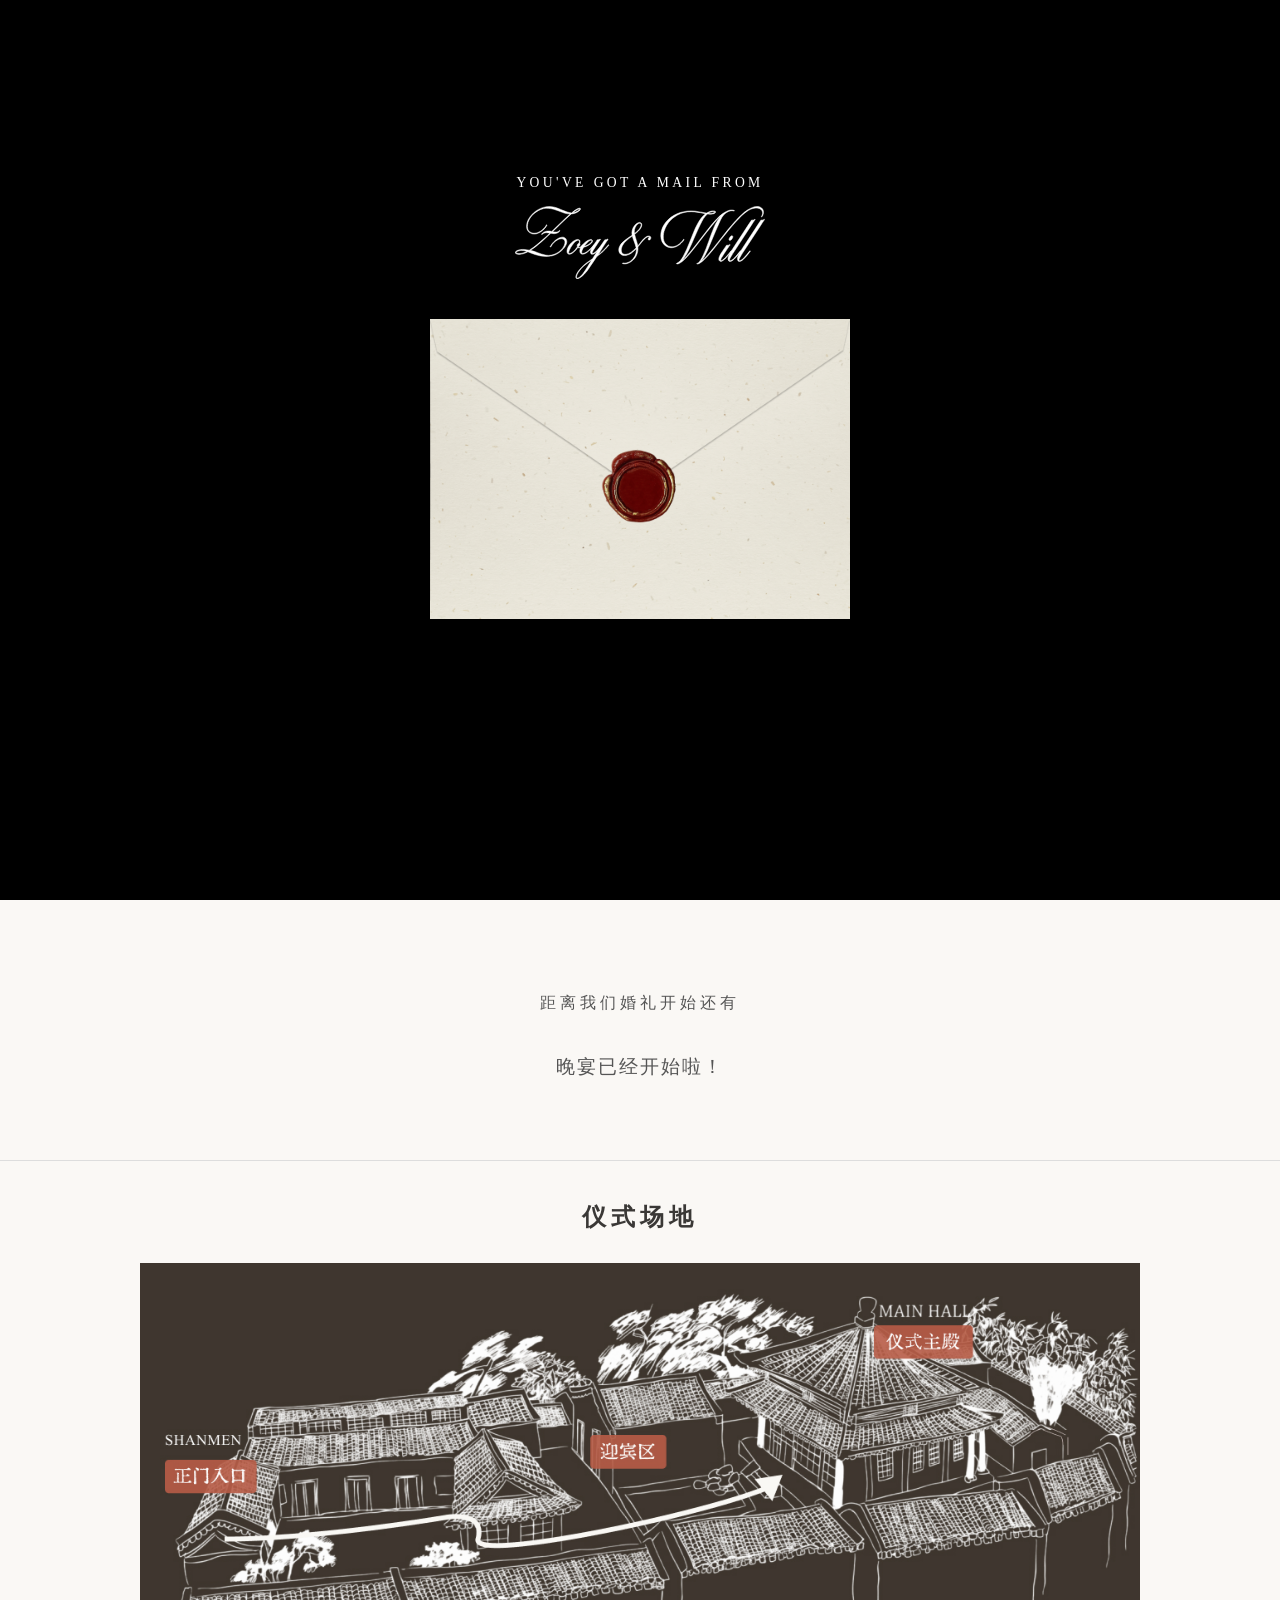
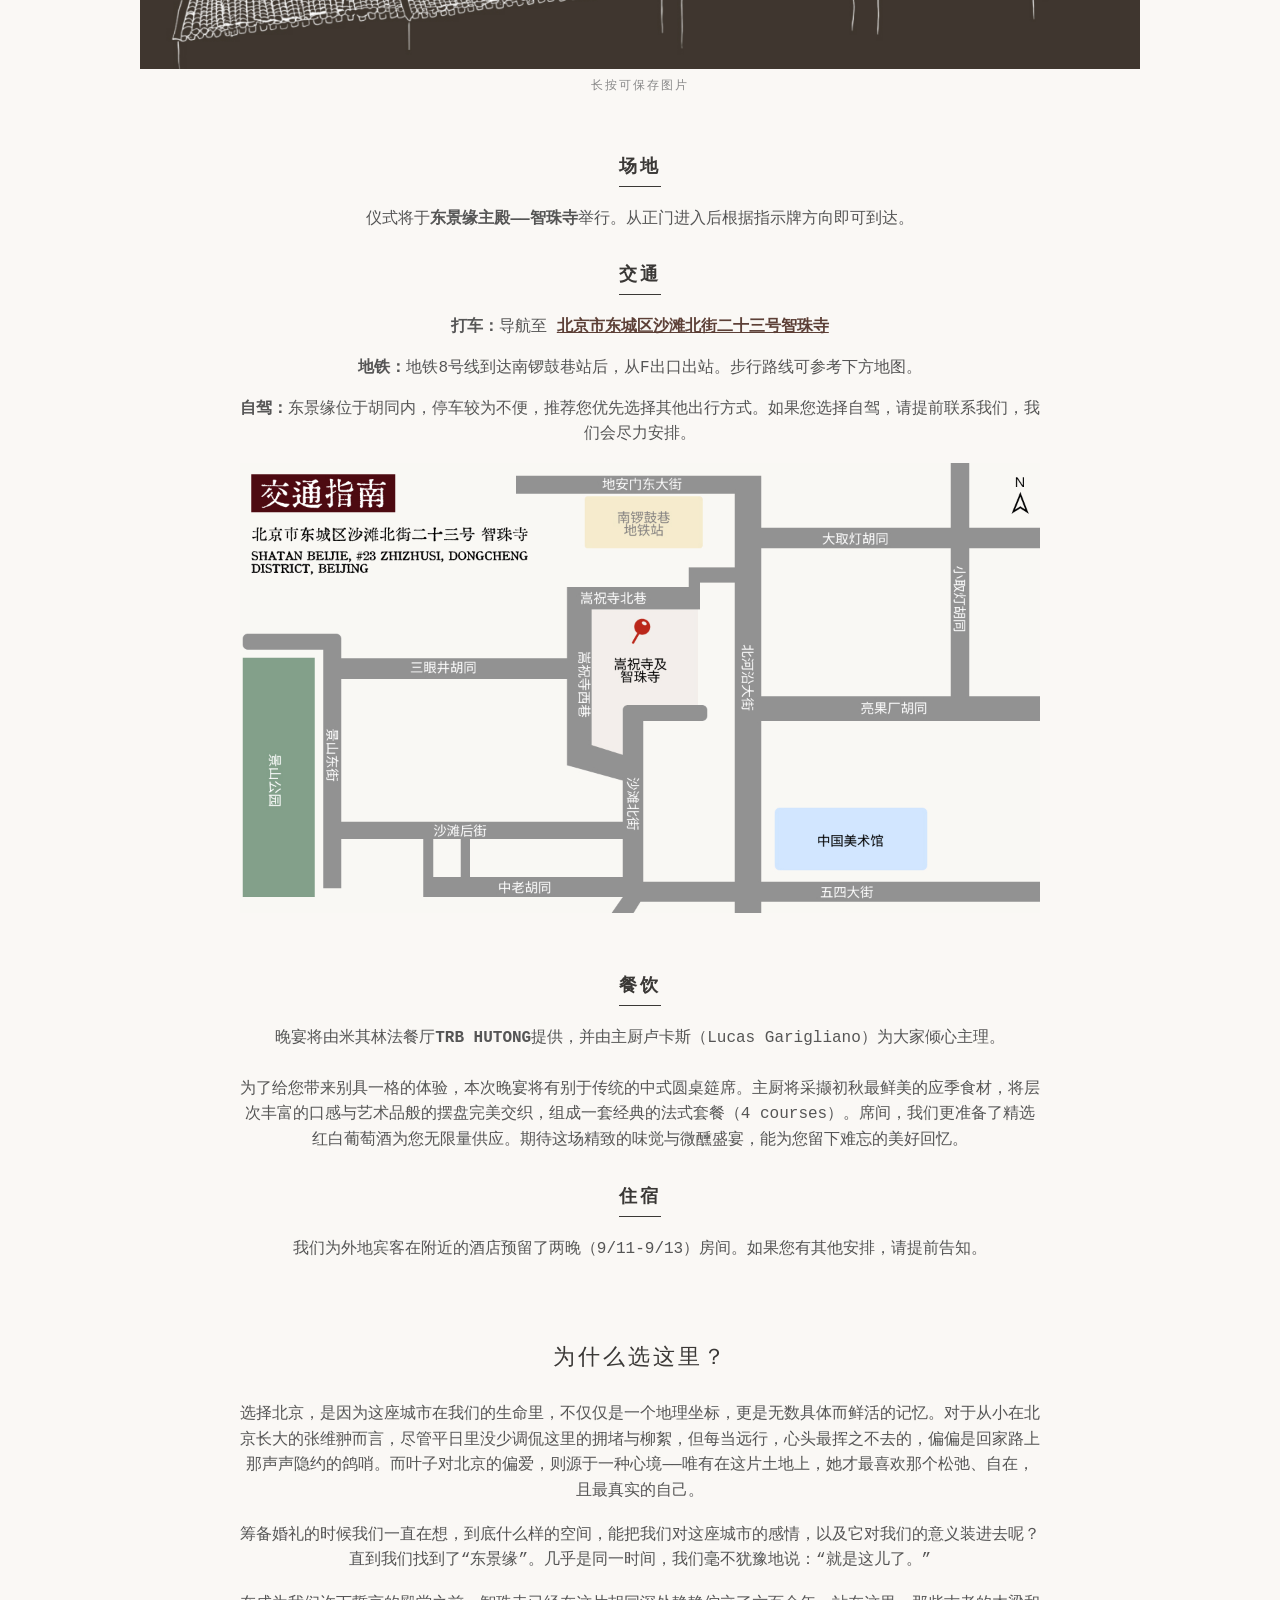
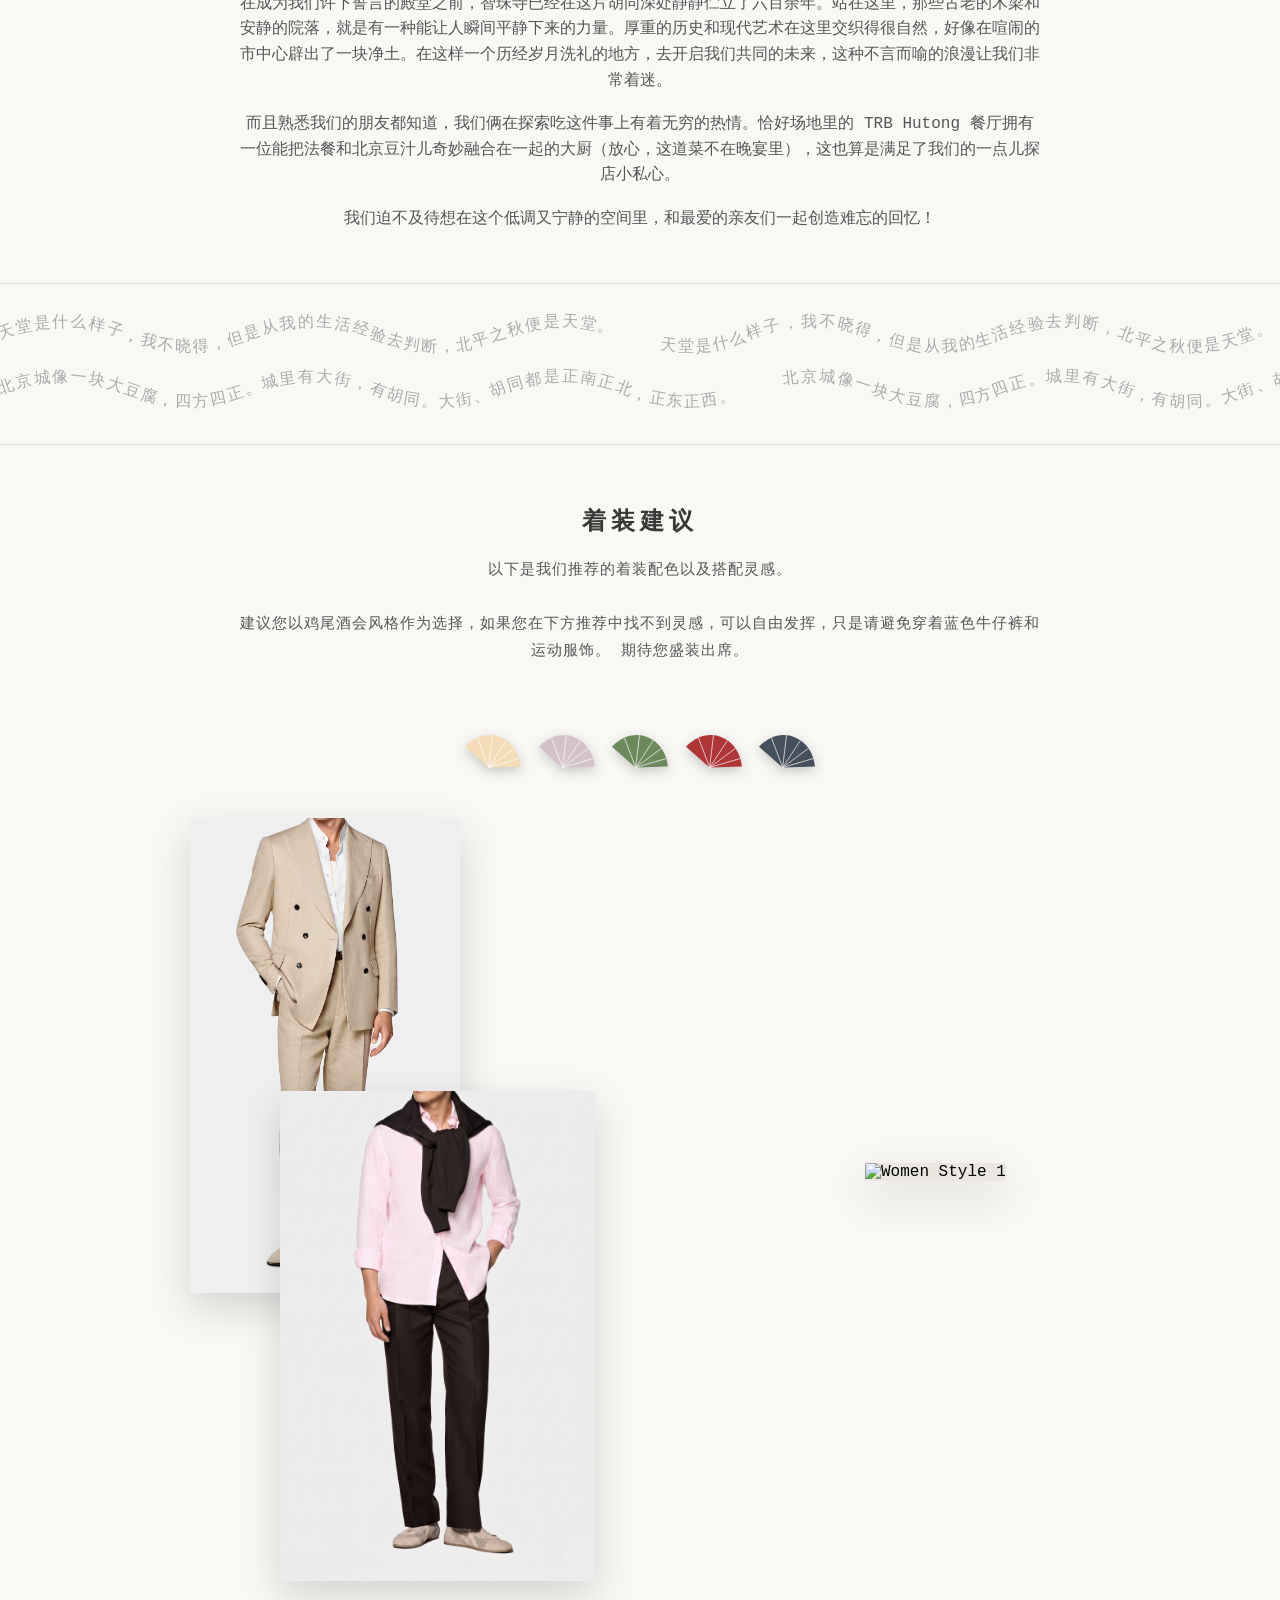
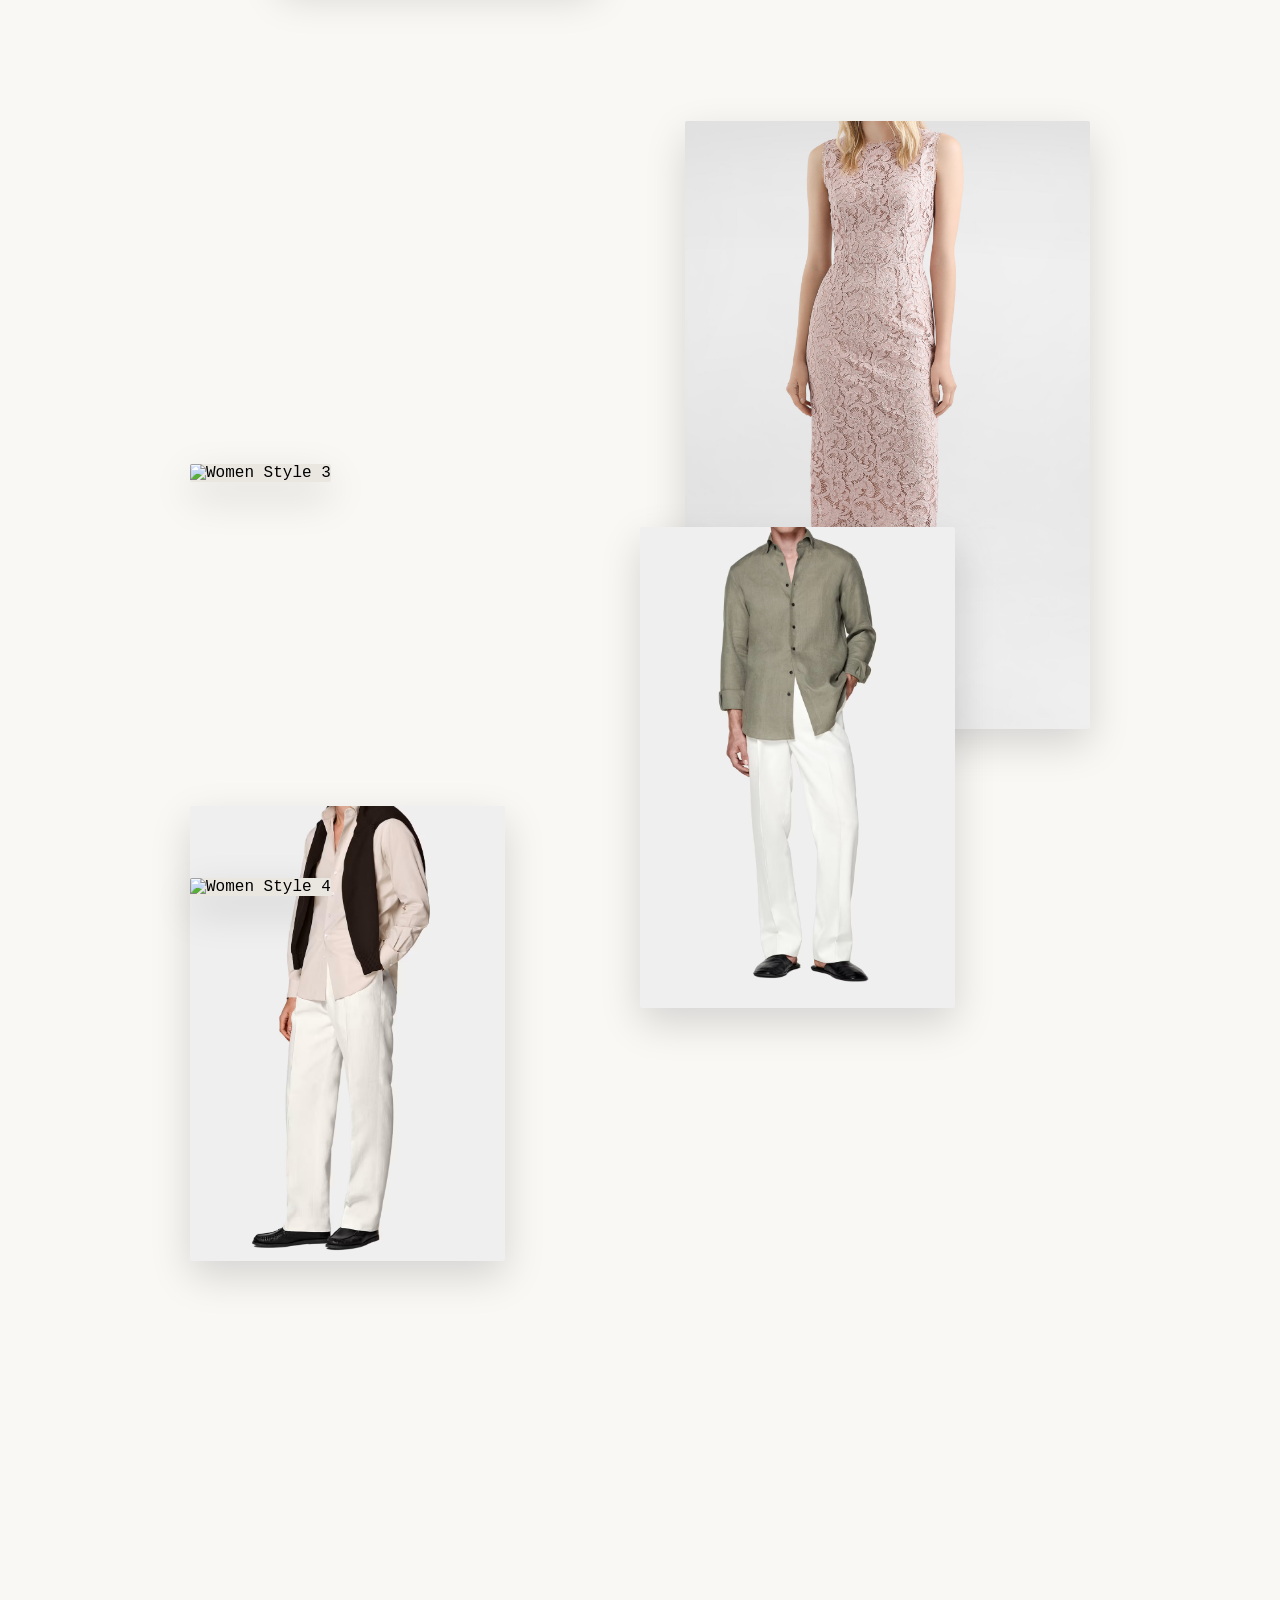
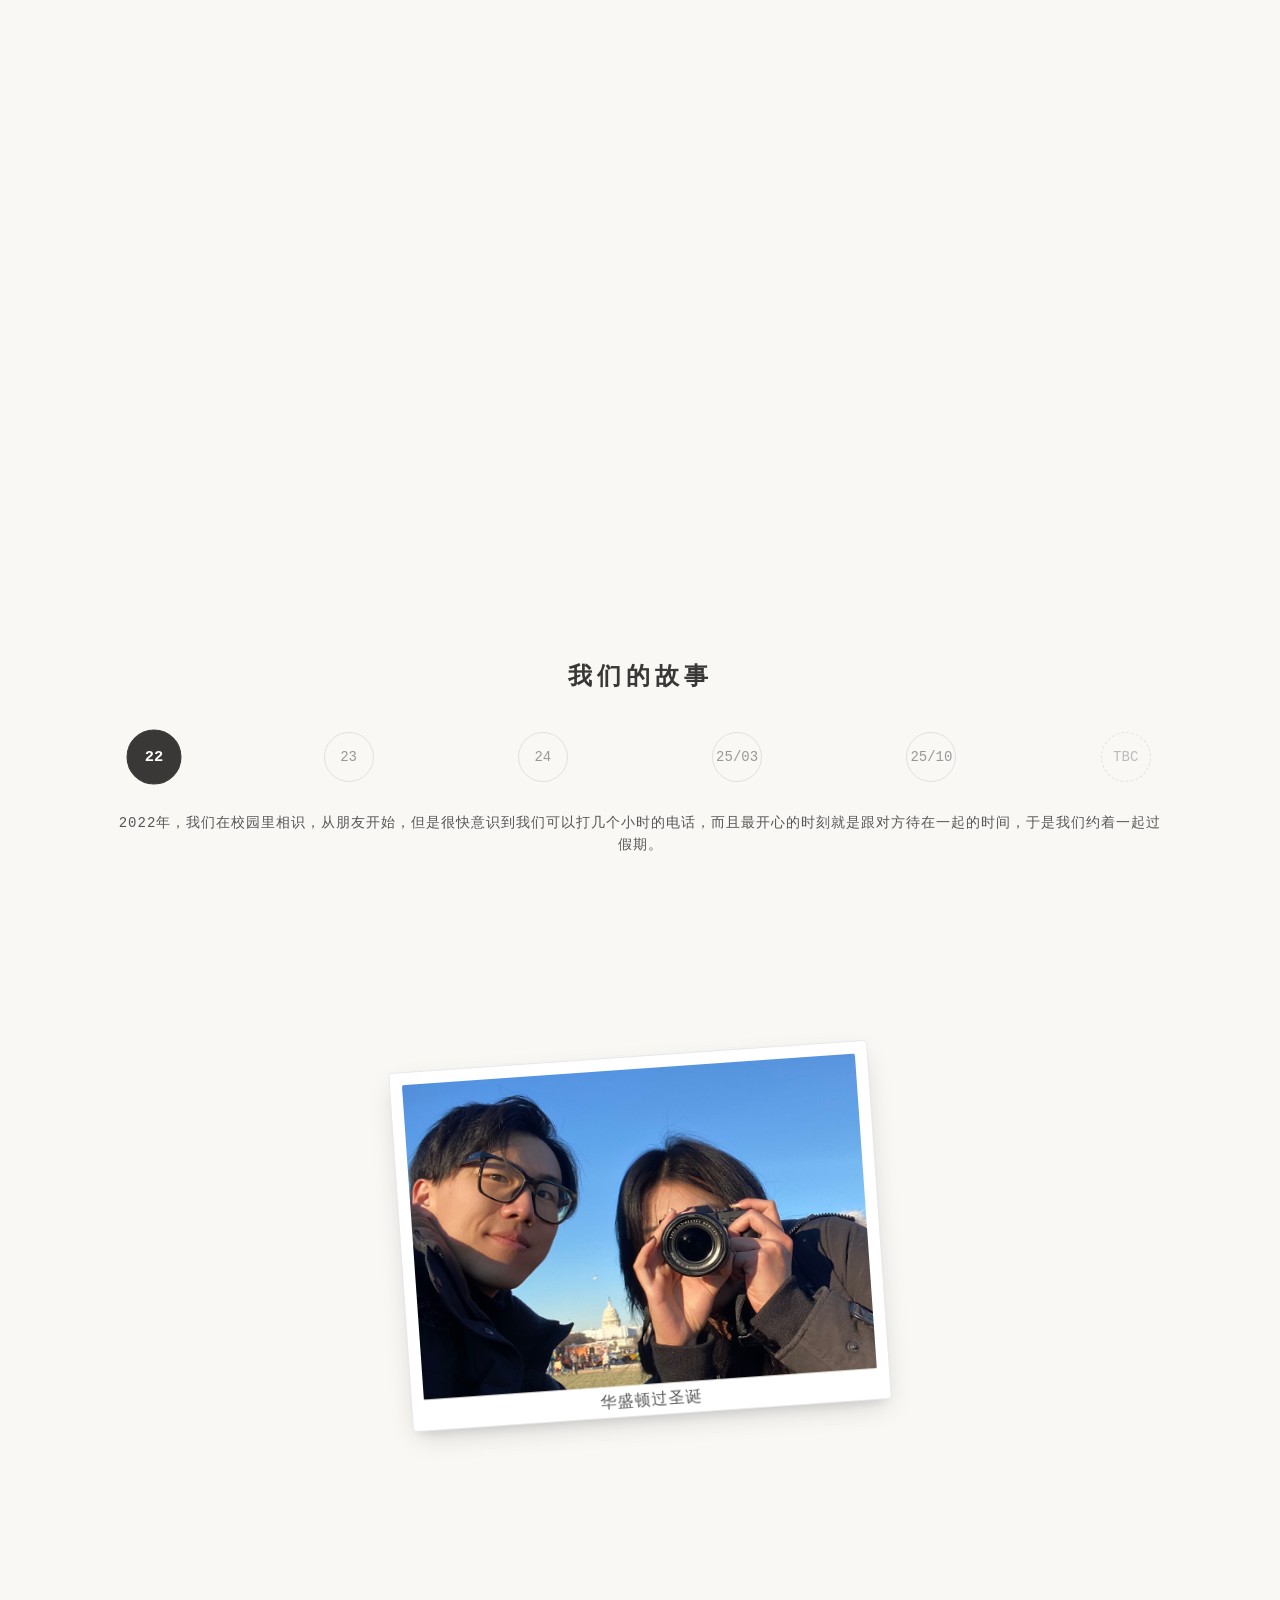
==== commit 037f46a3: "Update index.html" ====
--- a/index.html
+++ b/index.html
@@ -1647,7 +1647,7 @@
                 <div>Schedule</div>
                 <div><span class="time">18:30</span> Sign in / 签到</div>
                 <div><span class="time">19:00</span> Ceremony / 仪式</div>
-                <div><span class="time">19:30</span> Dinner & Party / 晚宴</div>
+                <div><span class="time">19:30</span> Dinner / 晚宴</div>
             </div>
         </div>
     </div>
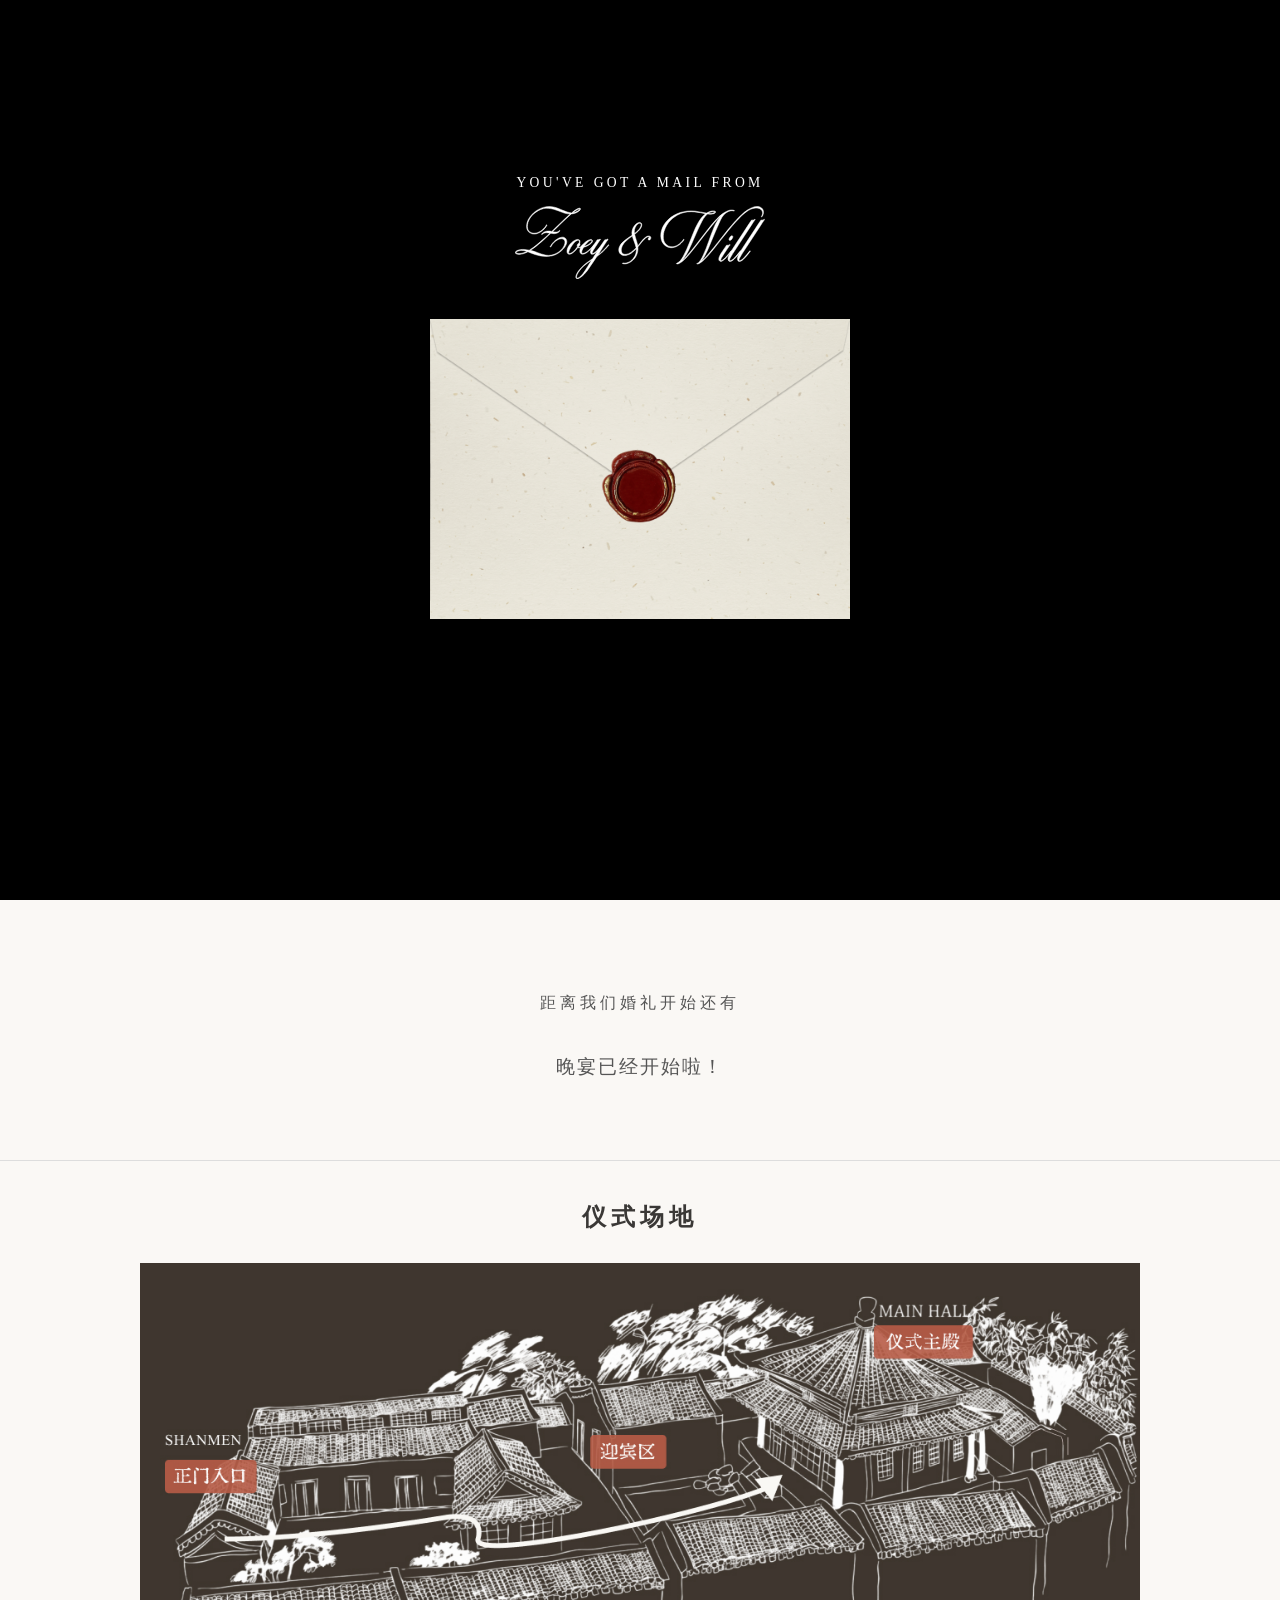
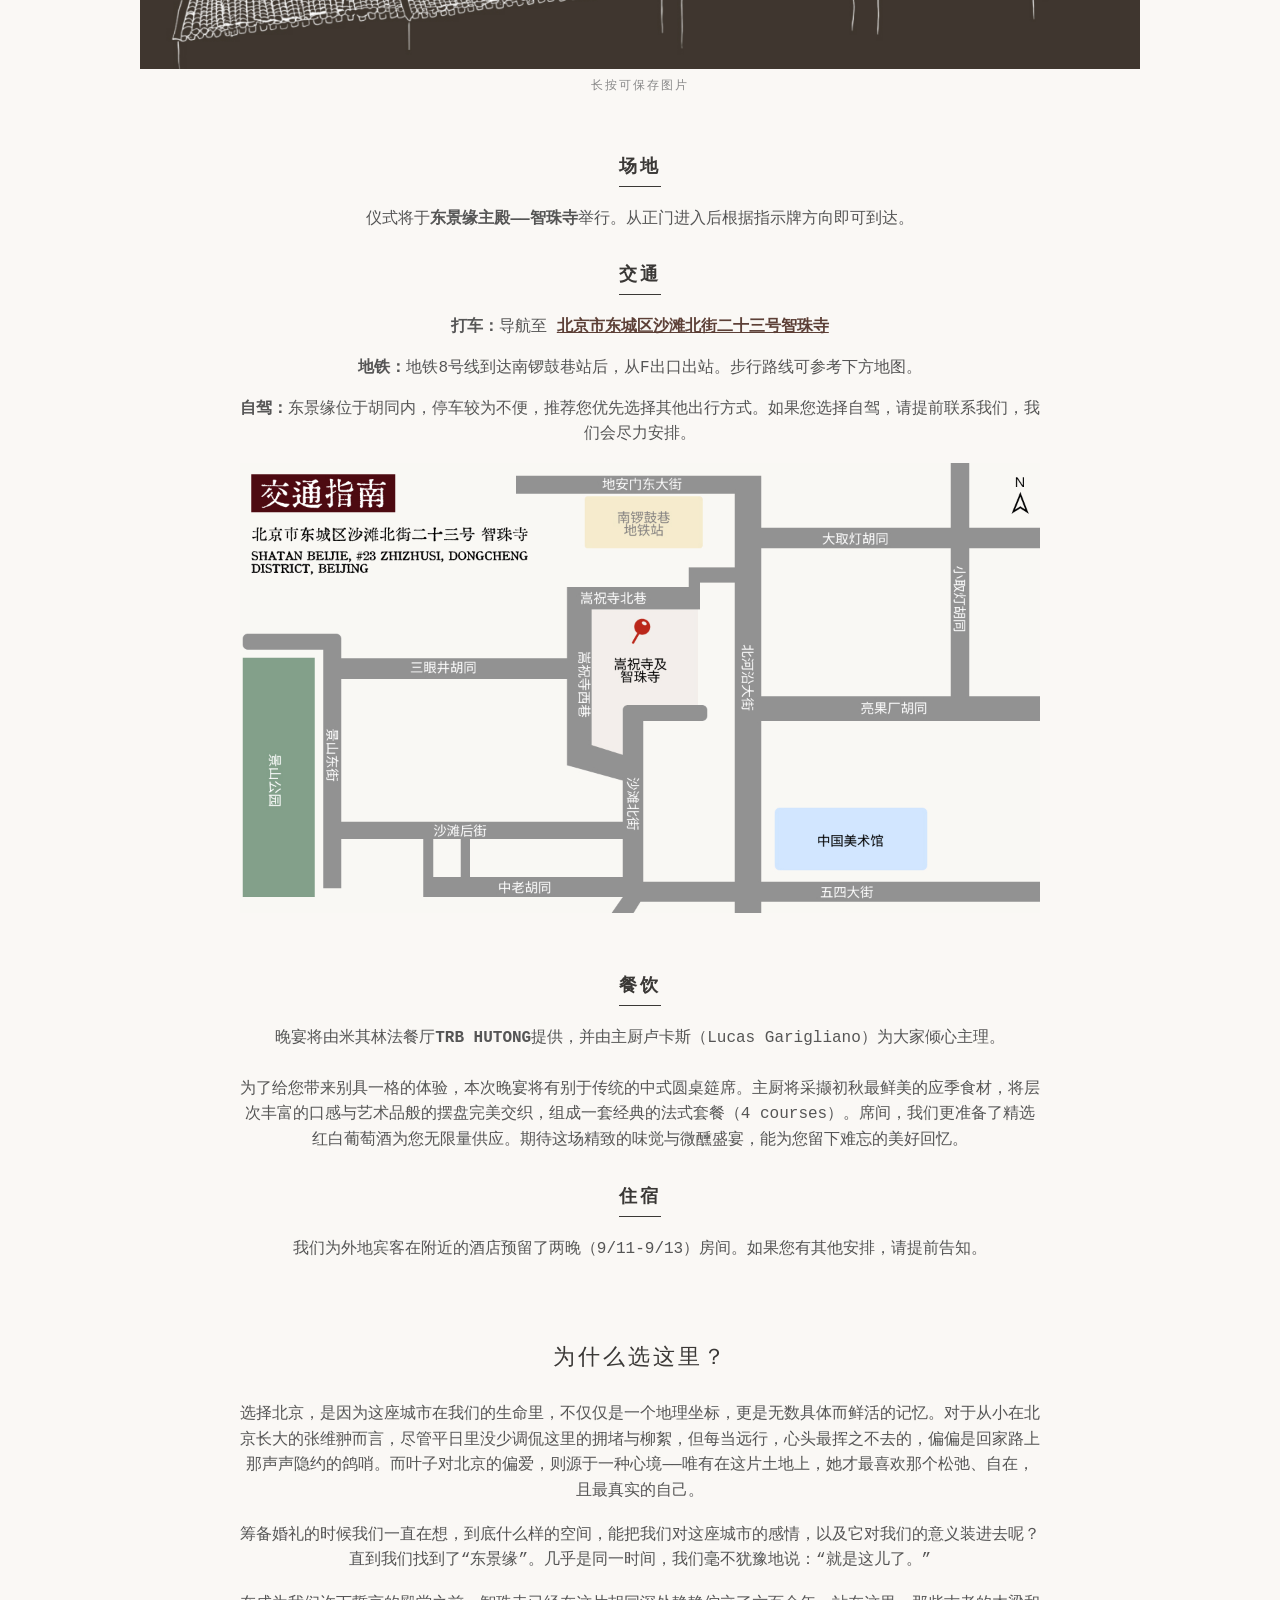
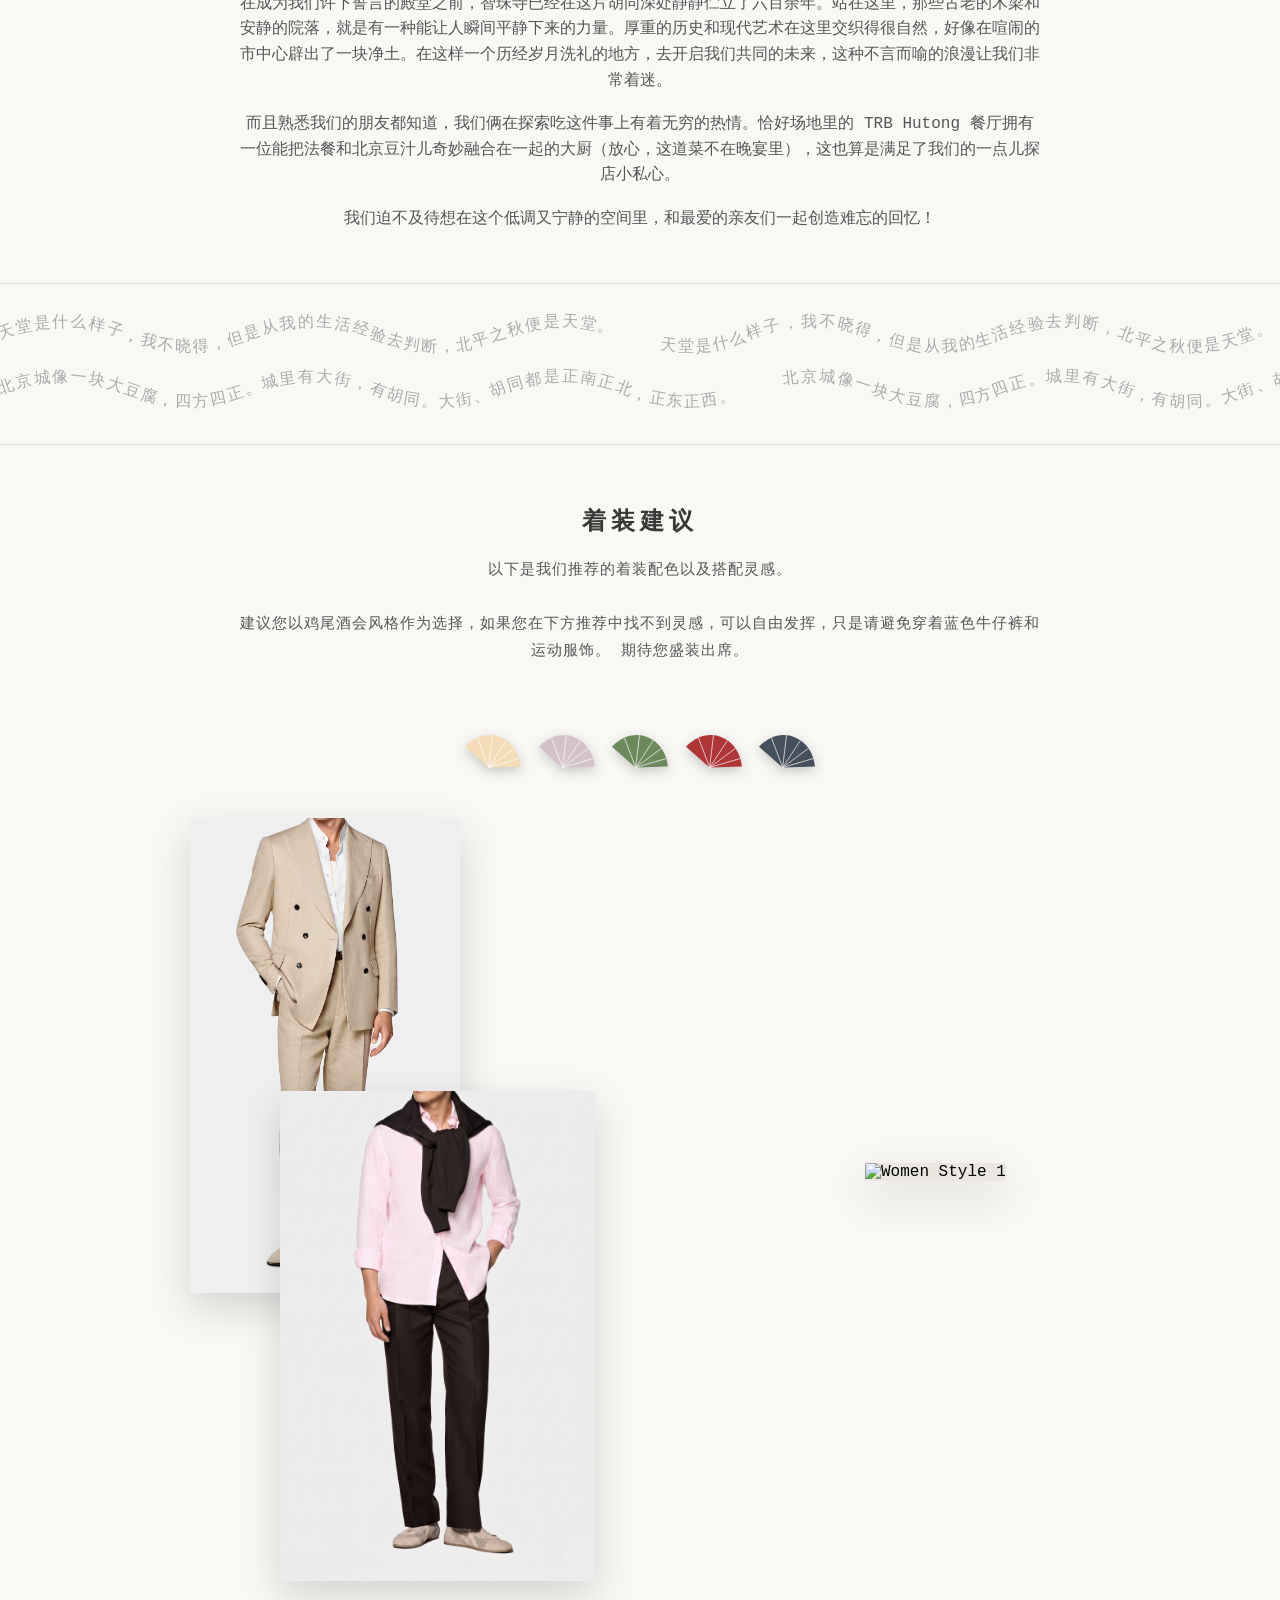
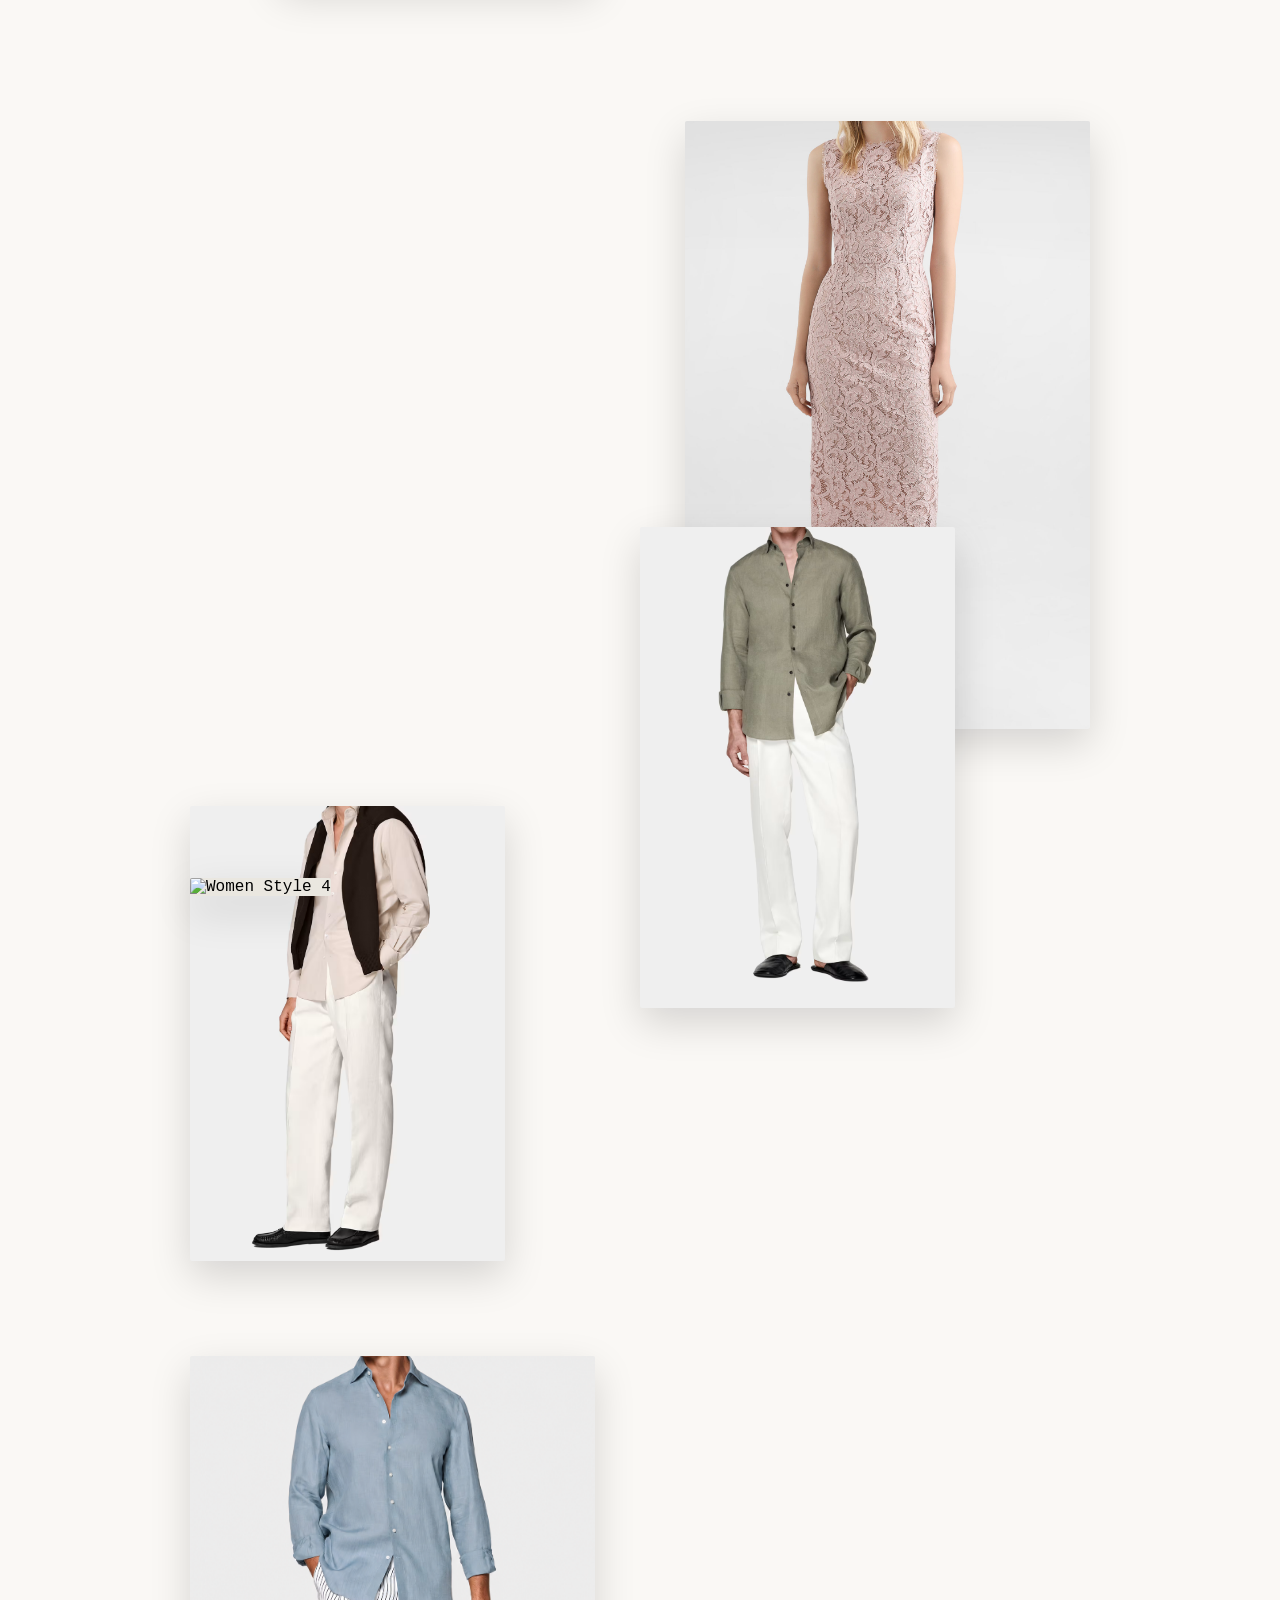
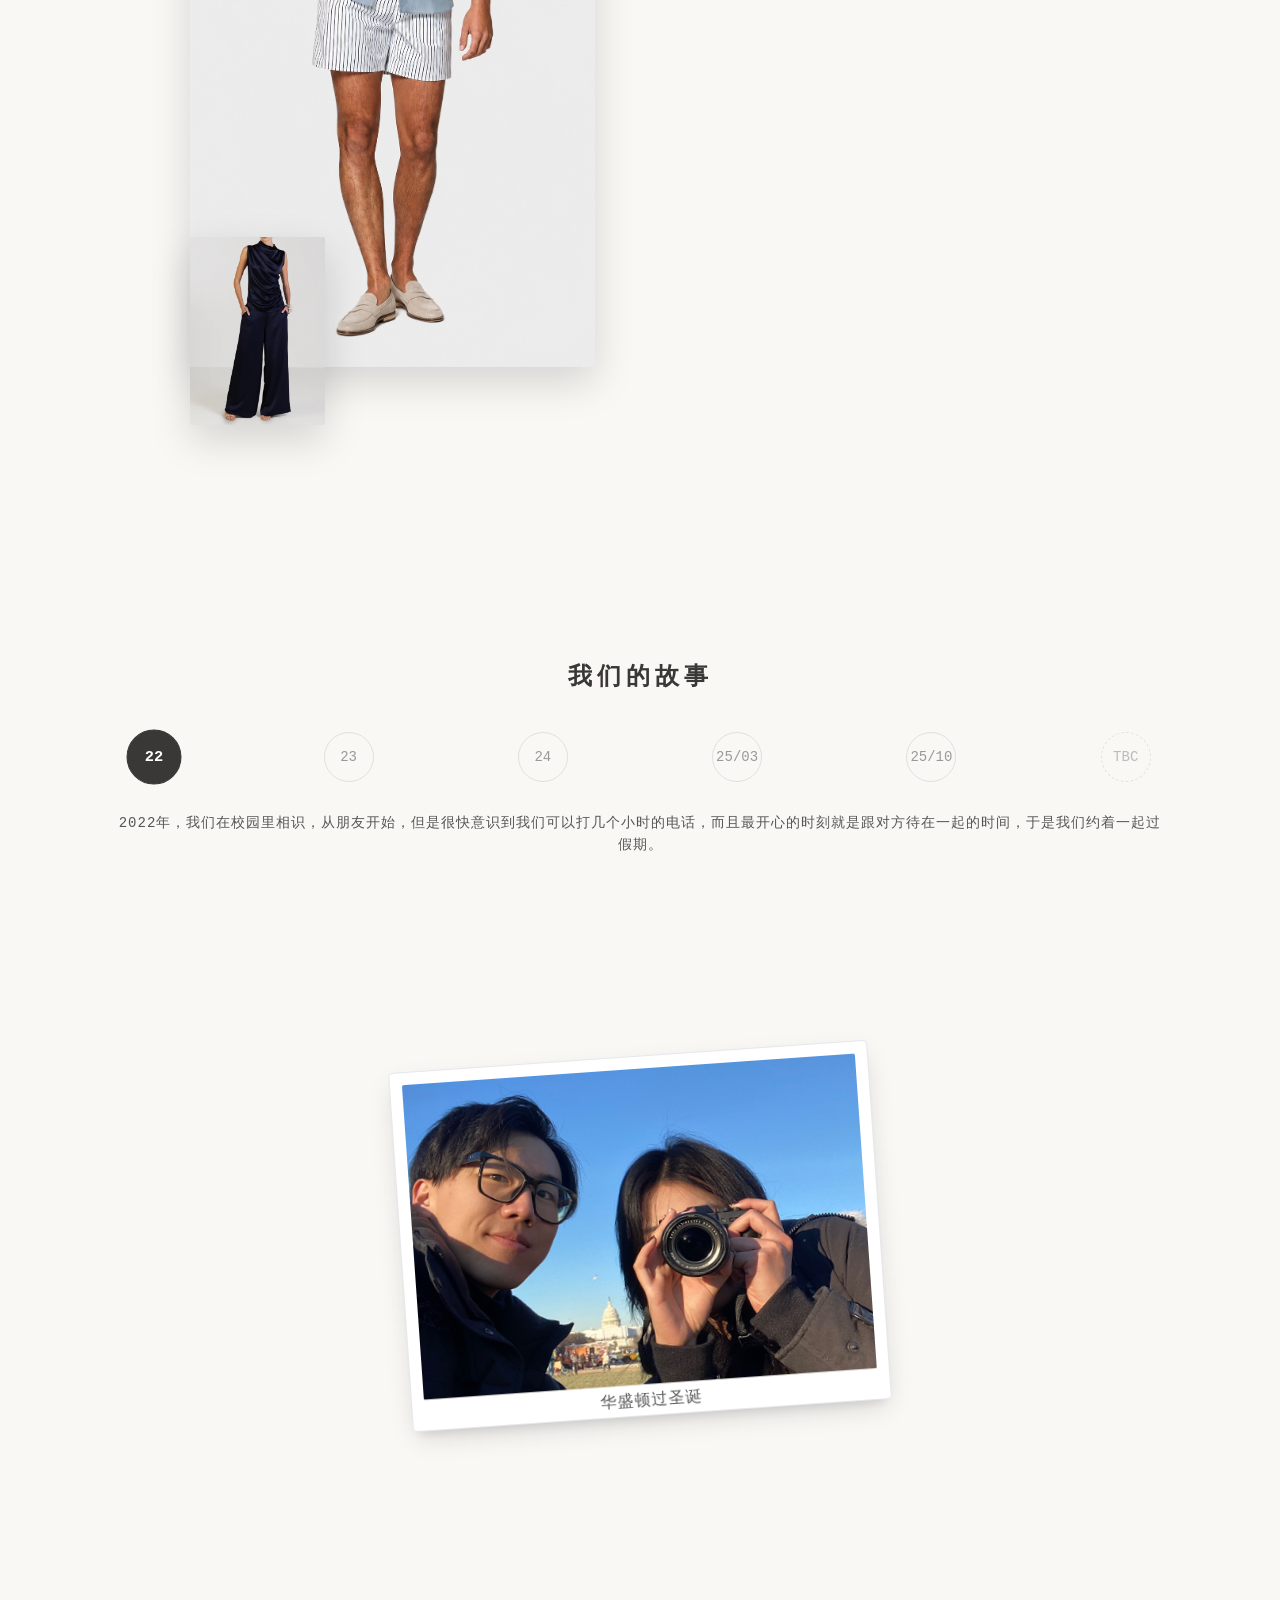
==== commit 8b88c79a: "Translate countdown labels to Chinese" ====
--- a/index.html
+++ b/index.html
@@ -1658,22 +1658,22 @@
     <div class="countdown-timer">
       <div class="time-block">
         <span id="cd-days">00</span>
-        <span class="time-label">DAYS</span>
+        <span class="time-label">天</span>
       </div>
       <span class="divider">/</span>
       <div class="time-block">
         <span id="cd-hours">00</span>
-        <span class="time-label">HOURS</span>
+        <span class="time-label">小时</span>
       </div>
       <span class="divider">/</span>
       <div class="time-block">
         <span id="cd-minutes">00</span>
-        <span class="time-label">MINS</span>
+        <span class="time-label">分钟</span>
       </div>
       <span class="divider">/</span>
       <div class="time-block">
         <span id="cd-seconds">00</span>
-        <span class="time-label">SECS</span>
+        <span class="time-label">秒</span>
       </div>
     </div>
   </div>
@@ -2440,6 +2440,8 @@
             { id: 'p1_10', routeId: 'r1', type: 'bar', x: 390, y: 840, name: '十条', desc: '隐于前门文华东方酒店内的精致酒吧。逛完前门老街，不妨来这里点一杯特色调酒，享受老北京历史底蕴与现代奢华交织的微醺之夜。', tags: ['氛围感', '静吧'] },
             { id: 'p1_11', routeId: 'r1', type: 'cafe', x: 530, y: 800, name: '铁手咖啡 Metal Hands【前门店】', desc: '唯一入选亚洲Top50的咖啡店，有不少分店但我们最喜欢前门的位置，坐在窗边点一杯经典的“开心果 dirty”唤醒感官。', tags: ['胡同咖啡', '特色特调'] },
             { id: 'p1_12', routeId: 'r1', type: 'bar', x: 740, y: 640, name: 'shifter', desc: '必喝榜Top，饭后在周边喝一杯精心调制的鸡尾酒，享受微醺夜晚。', tags: ['鸡尾酒', '氛围佳'] },
+              { id: 'p1_13', routeId: 'r1', type: 'restaurant', x: 700, y: 700, name: '贡院蜀楼 (四川驻京办)', desc: '川菜爱好者的快乐老家！麻辣鲜香直击灵魂。必点：口水鸡、毛血旺、夫妻肺片。建议提前1-2小时取号。', tags: ['驻京办', '无辣不欢'] },
+            { id: 'p1_14', routeId: 'r1', type: 'restaurant', x: 720, y: 840, name: '云腾食府 (云南驻京办)', desc: '食材空运直达！酸辣风味超独特。必点：过桥米线、汽锅鸡、黑三剁。', tags: ['驻京办', '地道滇菜'] },
 
 
             
@@ -2447,7 +2449,7 @@
             { id: 'p2_1', routeId: 'r2', type: 'landmark', x: 550, y: 480, name: '南锣鼓巷', desc: '北京最古老的街区之一，纵横交错的胡同保留了元代格局。', tags: ['胡同游', '游客区'] },
             { id: 'p2_2', routeId: 'r2', type: 'landmark', x: 480, y: 380, name: '鼓楼', desc: '红墙灰瓦的鼓楼，听暮鼓晨钟，感受老北京的时间刻度。', tags: ['历史遗迹', '拍照出片'] },
             { id: 'p2_3', routeId: 'r2', type: 'park', x: 400, y: 460, name: '什刹海', desc: '日落时分沿着湖边散步，看一场绝美的日落与波光粼粼。', tags: ['湖景', '酒吧街'] },
-            { id: 'p2_4', routeId: 'r2', type: 'cafe', x: 600, y: 520, name: '静水 Still Water', desc: '在南锣鼓巷周边喝一杯国产咖啡豆手冲或拿铁，闹中取静。', tags: ['精品手冲', '安静空间'] },
+            { id: 'p2_4', routeId: 'r2', type: 'cafe', x: 600, y: 520, name: '静水 Still Water', desc: '在胡同的房顶上喝一杯国产咖啡豆拿铁，地点完全闹中取静。', tags: ['精品手冲', '安静空间'] },
             { id: 'p2_5', routeId: 'r2', type: 'restaurant', x: 500, y: 450, name: '方砖厂炸酱面', desc: '中午在胡同里吃一碗地道的老北京炸酱面，面条筋道酱香浓郁。', tags: ['老北京风味', '平价小吃'] },
             { id: 'p2_7', routeId: 'r2', type: 'restaurant', x: 760, y: 380, name: '簋街', desc: '来这感受北京最热闹的宵夜氛围。', tags: ['深夜食堂', '红火热闹'] },
             { id: 'p2_8', routeId: 'r2', type: 'restaurant', x: 430, y: 330, name: '和木归', desc: '坐落于宏恩观内，将中式经典与现代美学完美融合的独特餐厅，二楼露台可以望着鼓楼喝咖啡，饮茶。', tags: ['中轴线','大隐于市'] },
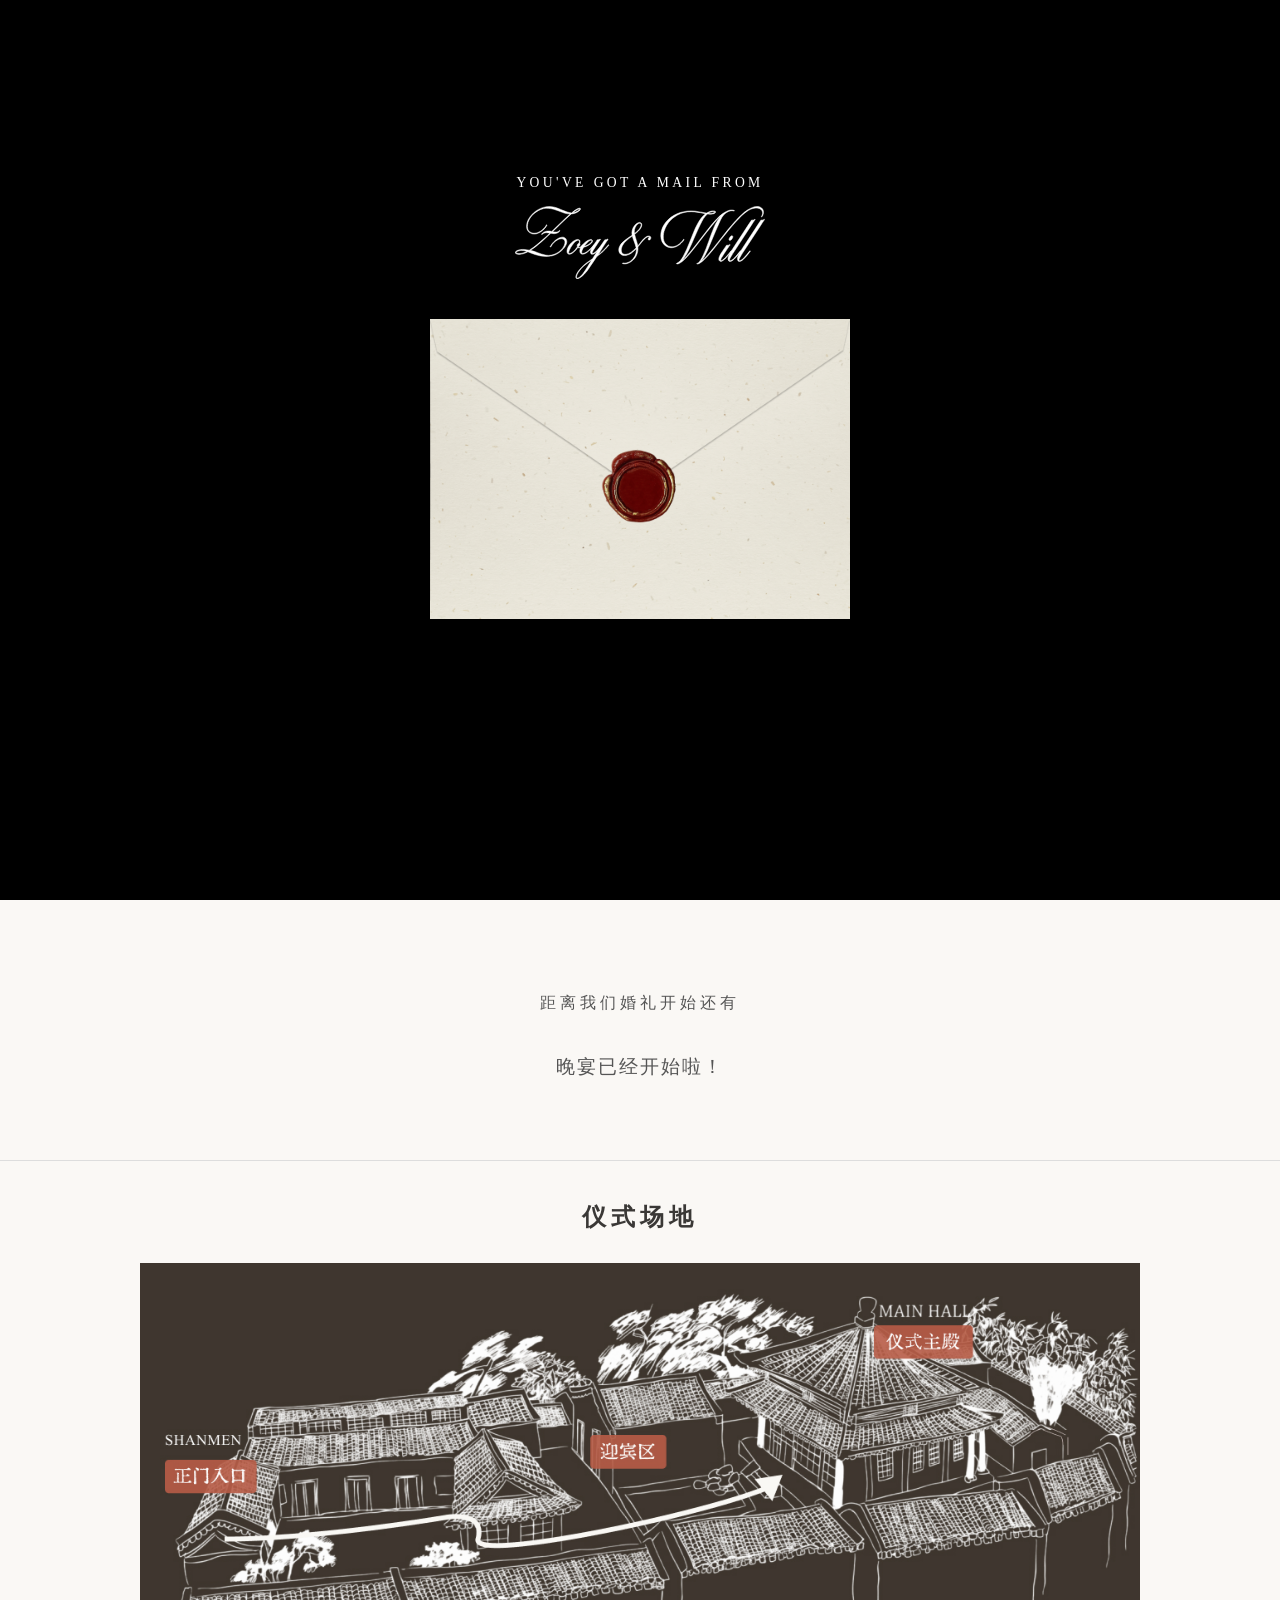
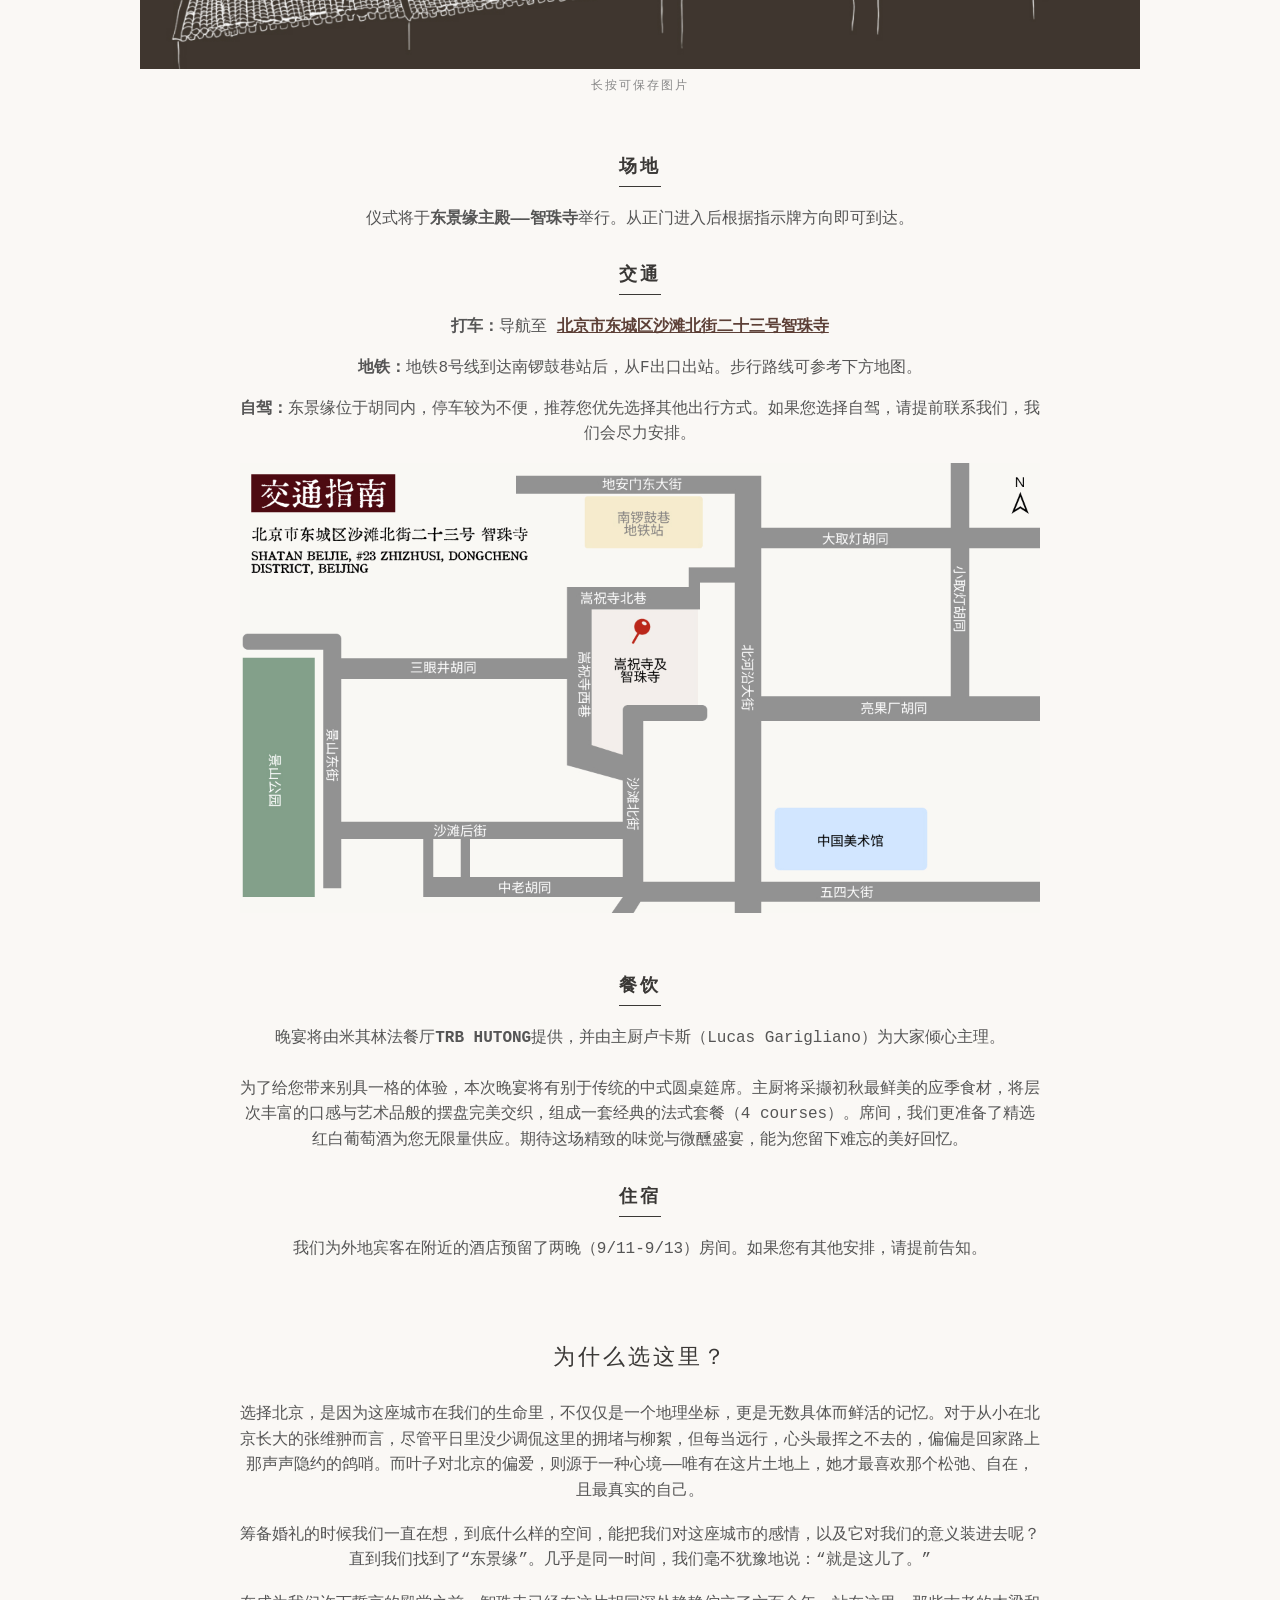
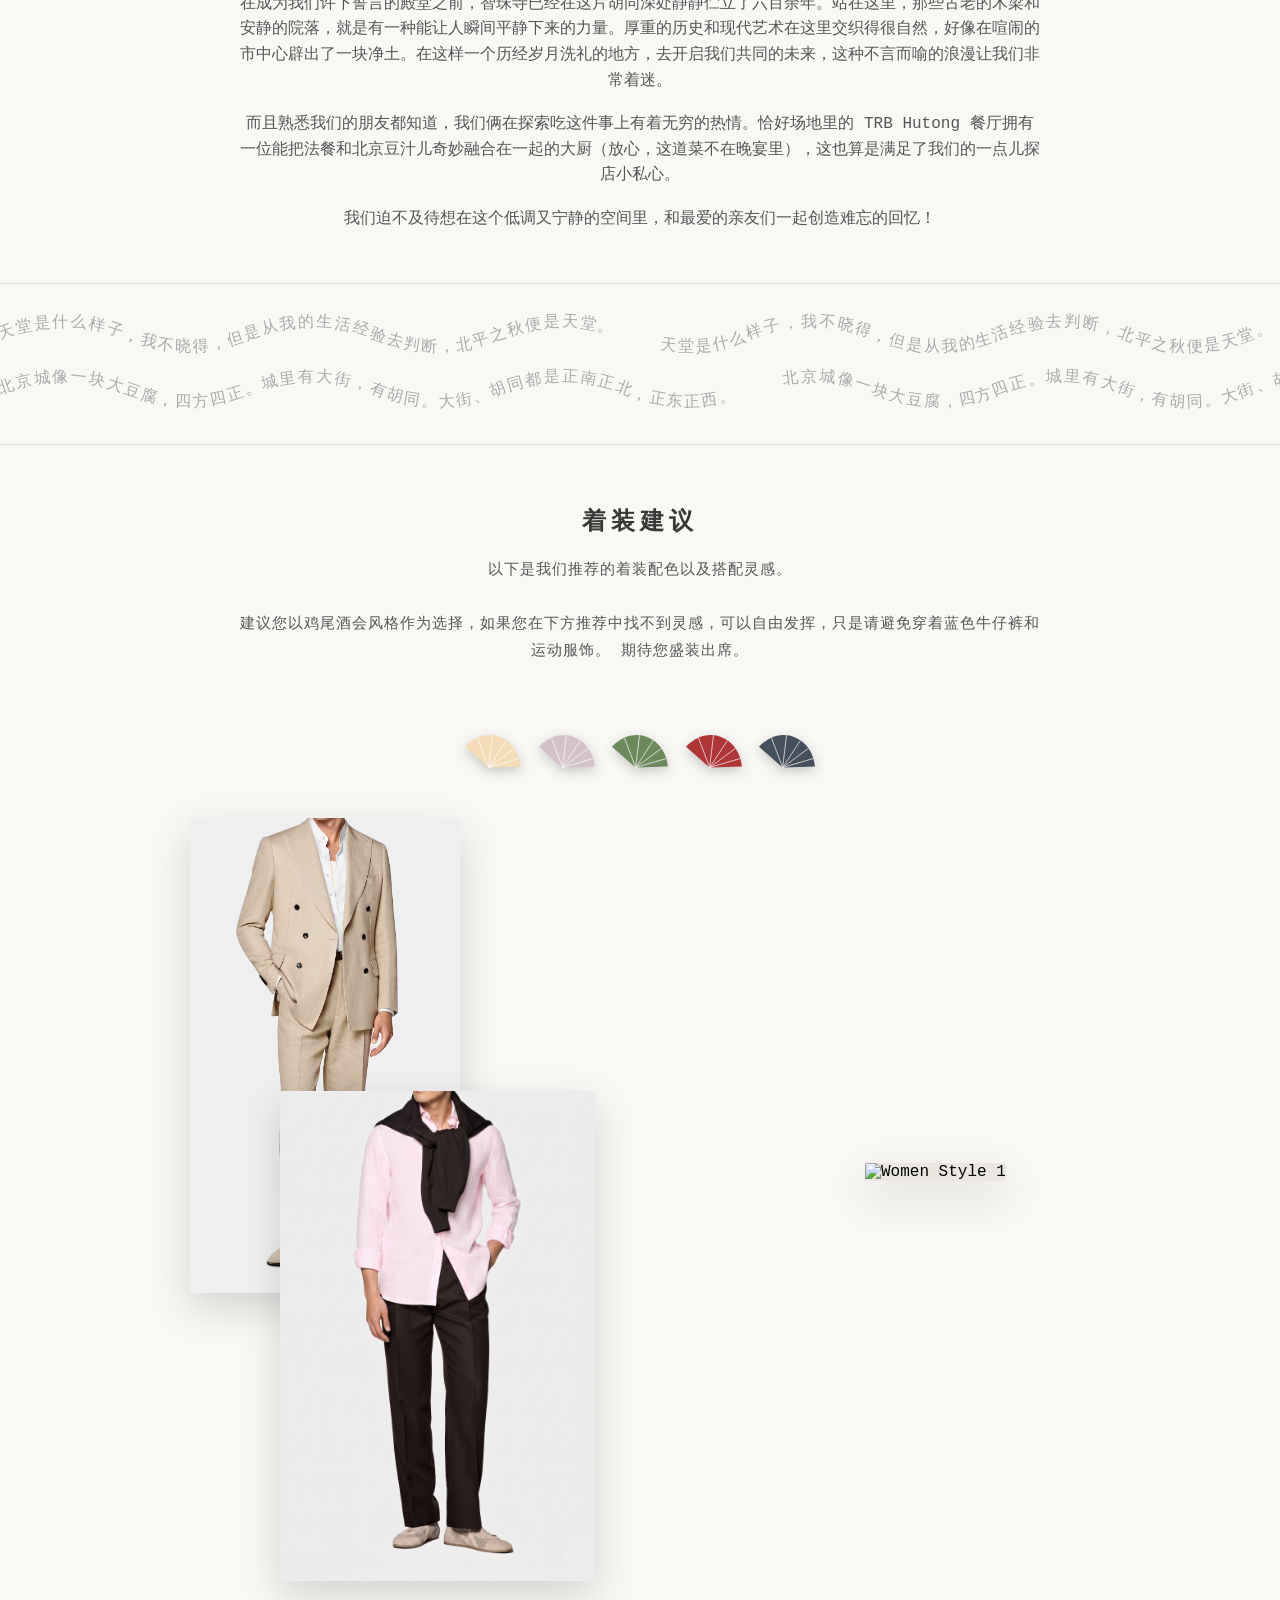
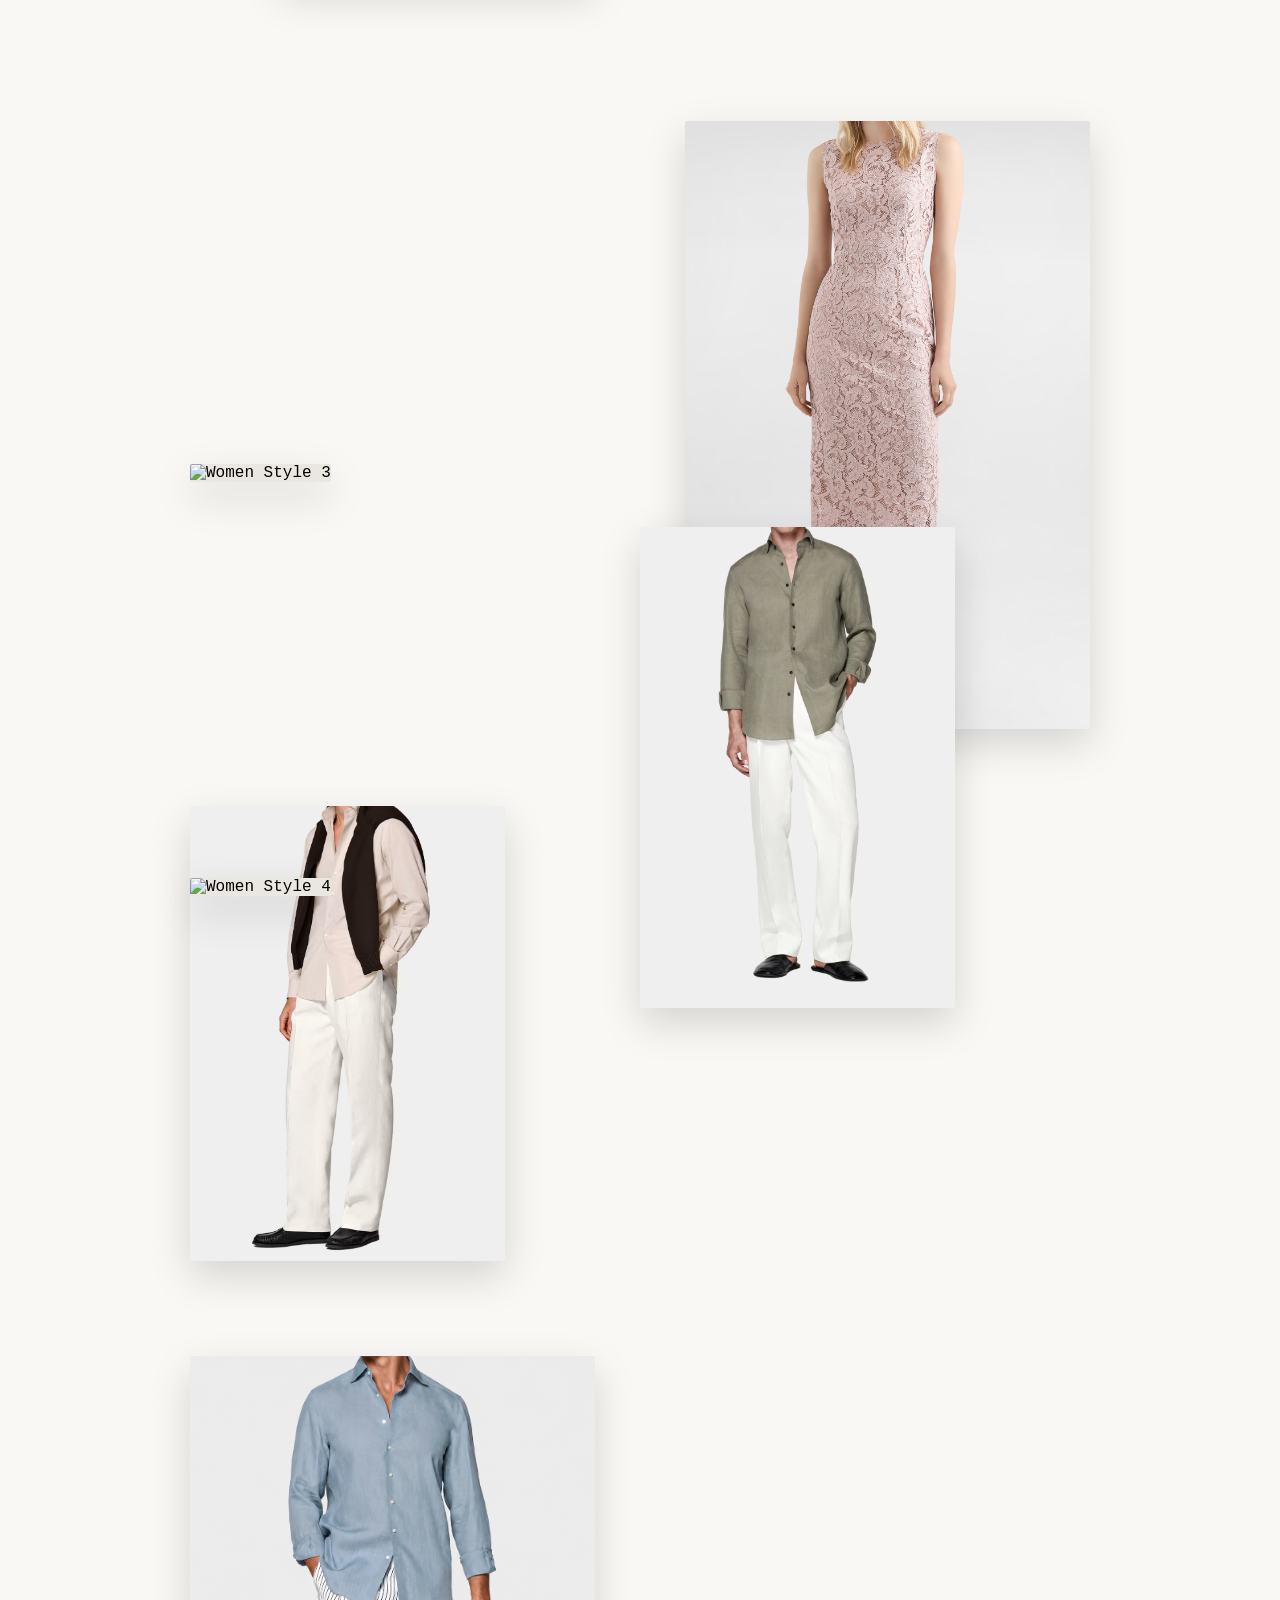
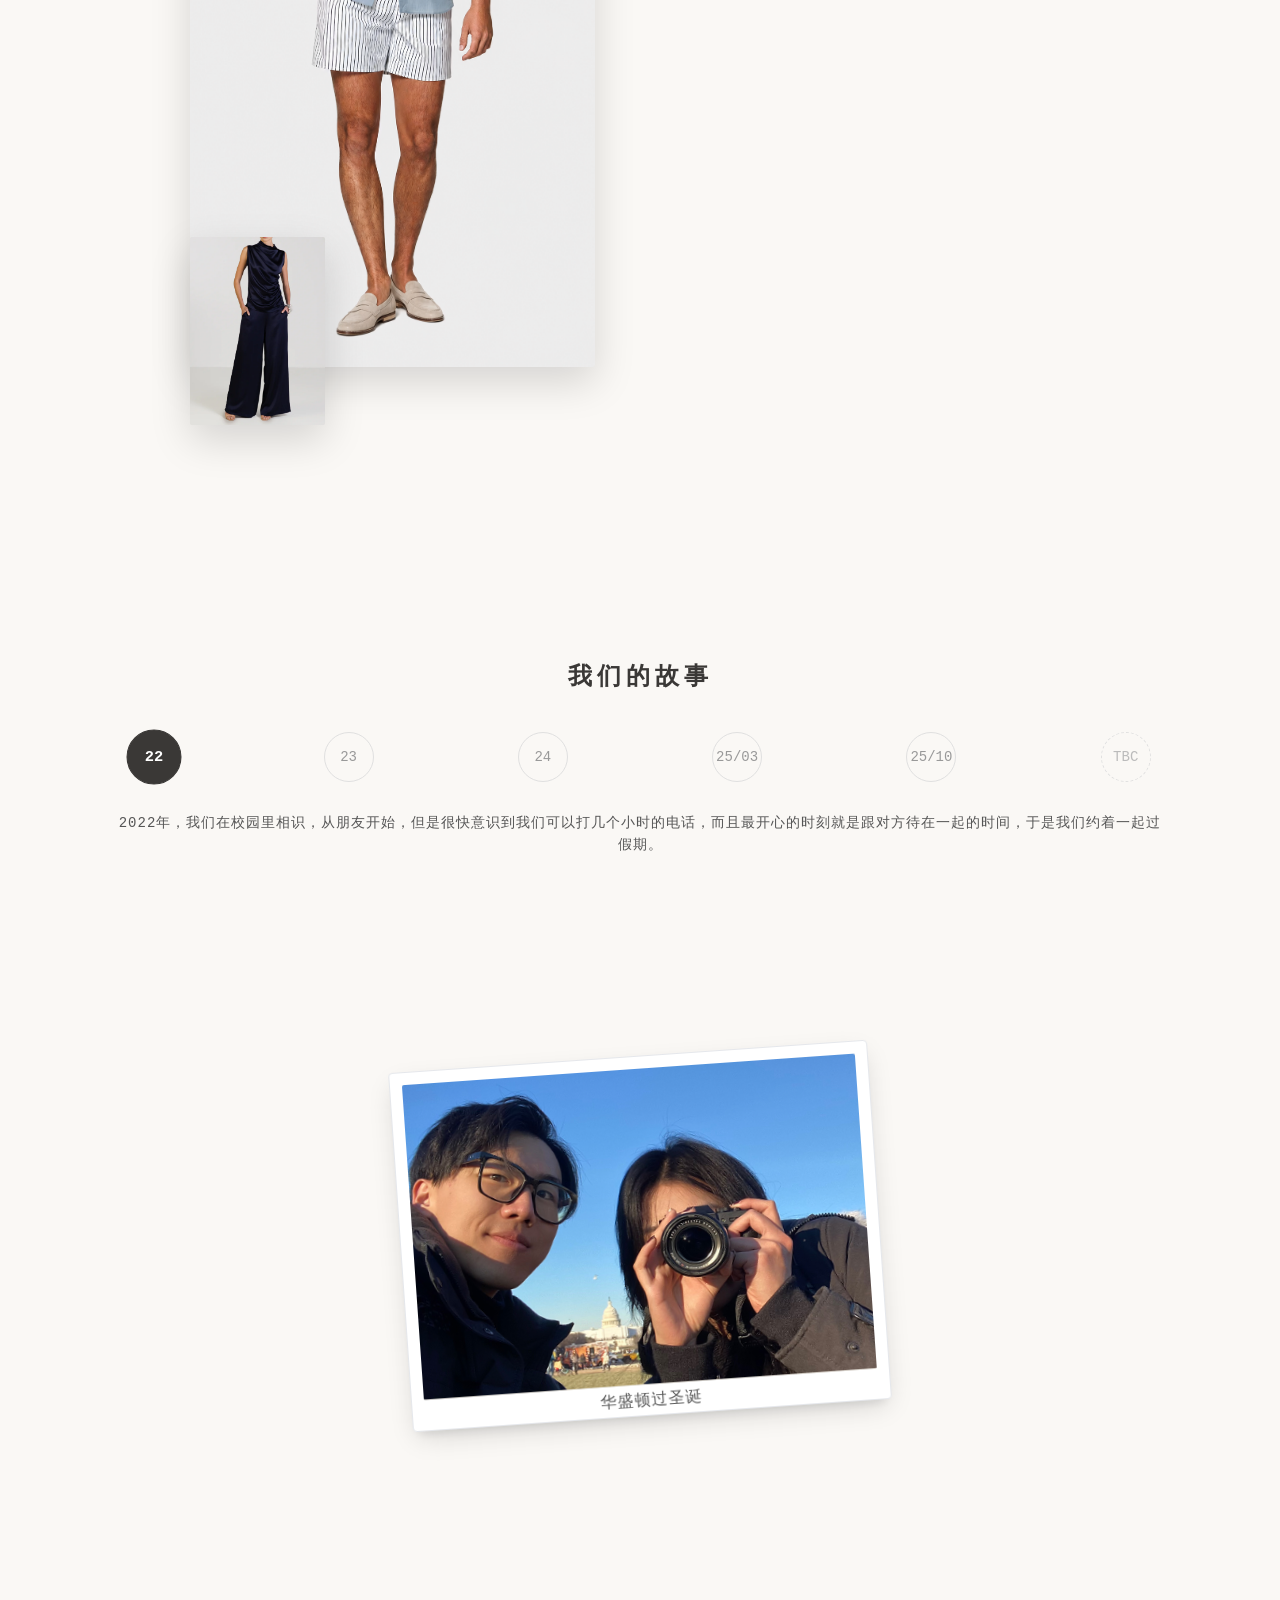
==== commit cbe2e7a1: "Update index.html" ====
--- a/index.html
+++ b/index.html
@@ -2208,16 +2208,16 @@
             year: "2025年3月31日",
             desc: "2025年3月31日，在我们在坎昆度假旅行要结束的前一天，张维翀定了落日晚餐，让我们俩认真的打扮一下。其实张维翀为了这个晚上一整天都在紧张的忙碌中，但是钝感力十足的叶子毫无察觉。我们走到沙滩上，叶子看到了被布置好的场地以及摄像师的时候，仍然以为是落日晚餐套餐的一部分，直到拍完背影合照后看到张维翀单膝跪地。",
             images: [
-                { url: "images/engage1.jpg", caption: "大惊喜" },
-                { url: "images/engage2.jpg", caption: "依然惊喜" },
-                { url: "images/engage3.jpg", caption: "还在惊喜" }
+                { url: "images/engage1.jpg", caption: "怎么跪下来了?!" },
+                { url: "images/engage2.jpg", caption: "大惊喜" },
+                { url: "images/engage3.jpg", caption: "我愿意！" }
             ]
         },
         {
             year: "2025年10月16日",
             desc: "2025年10月16日这一天，我们在平时最喜欢坐着看雪山发呆的湖边officially tie the knot。在我们准备迈向人生新篇章时，这些照片定格了我们当下的种种心情——喜悦、紧张、欢笑和爱。希望你在看这些照片时，能感受到和当时的我们一样的快乐。",
             images: [
-                { url: "images/ceremony1.jpg", caption: "在湖边" },
+                { url: "images/ceremony1.jpg", caption: "在湖边的落日下" },
                 { url: "images/ceremony2.jpg", caption: "许下誓言" },
                 { url: "images/ceremony3.jpg", caption: "Officially Tied The Knot" }
             ]
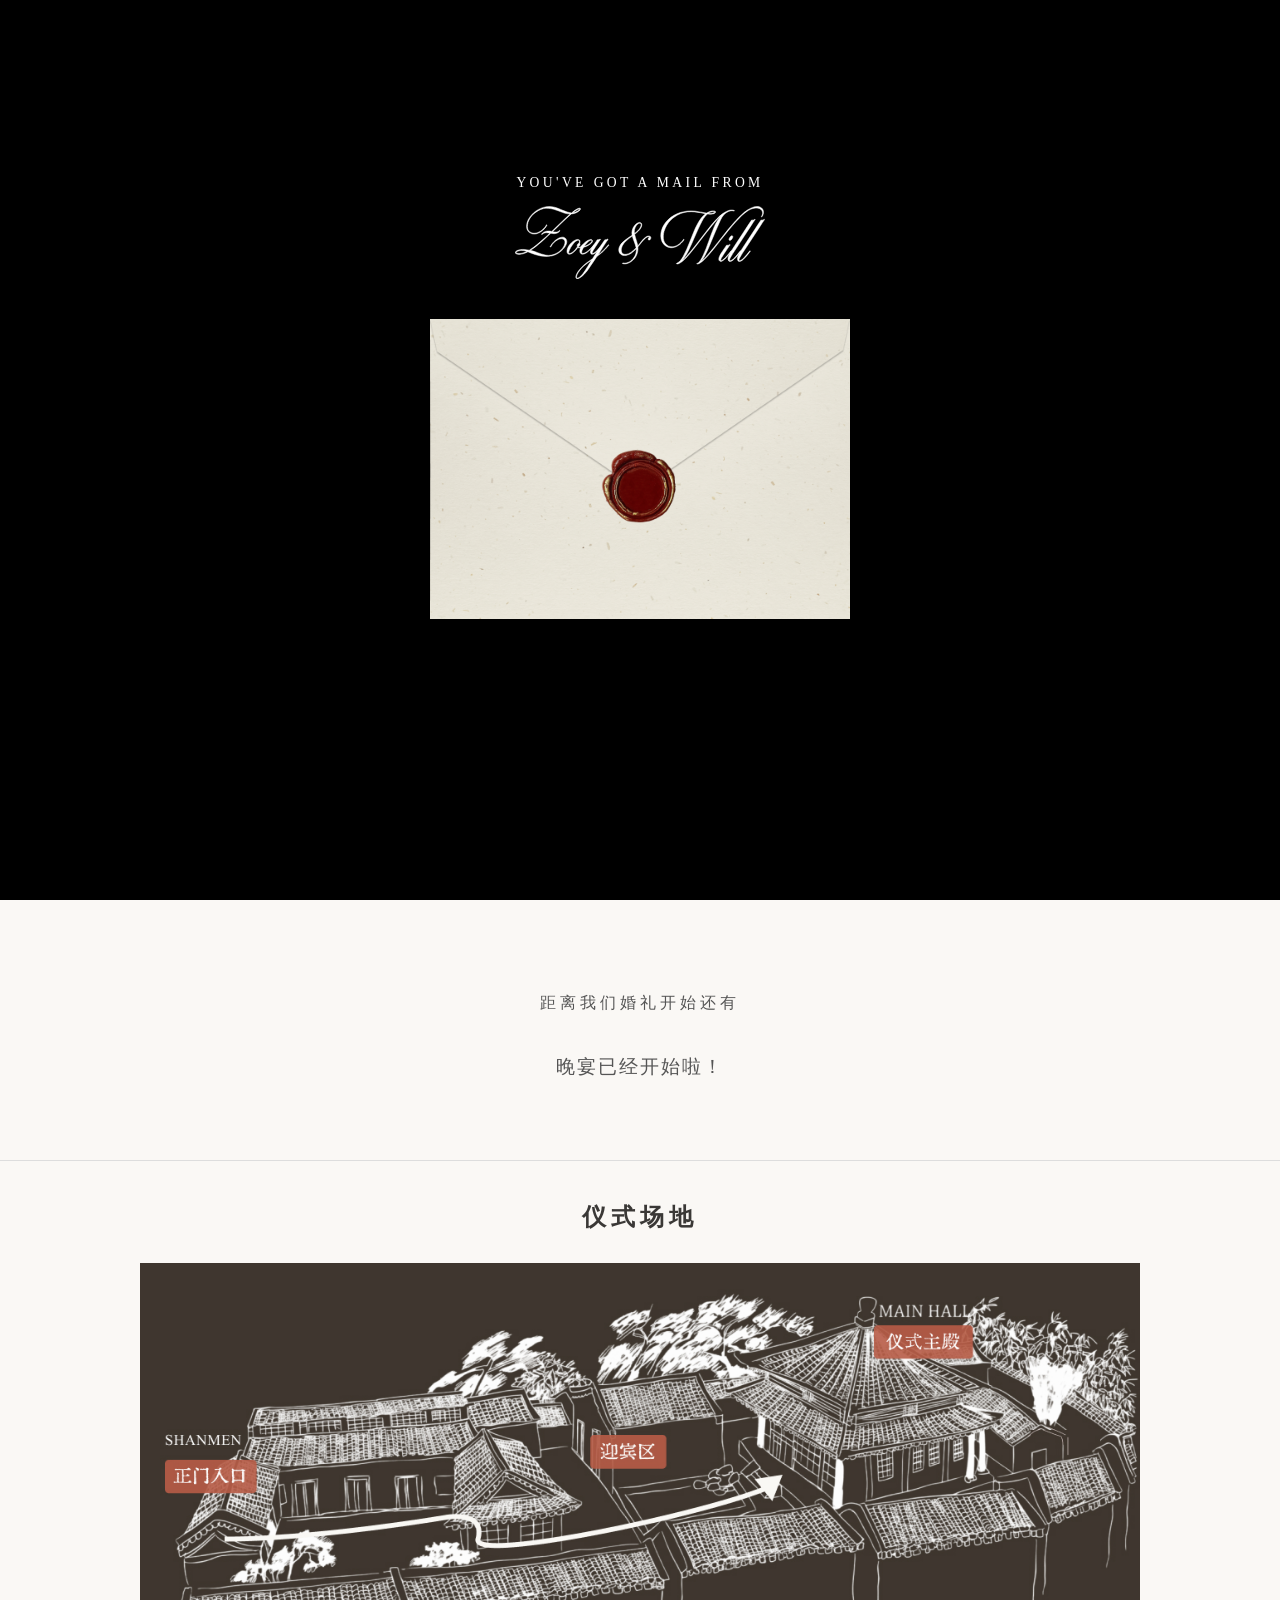
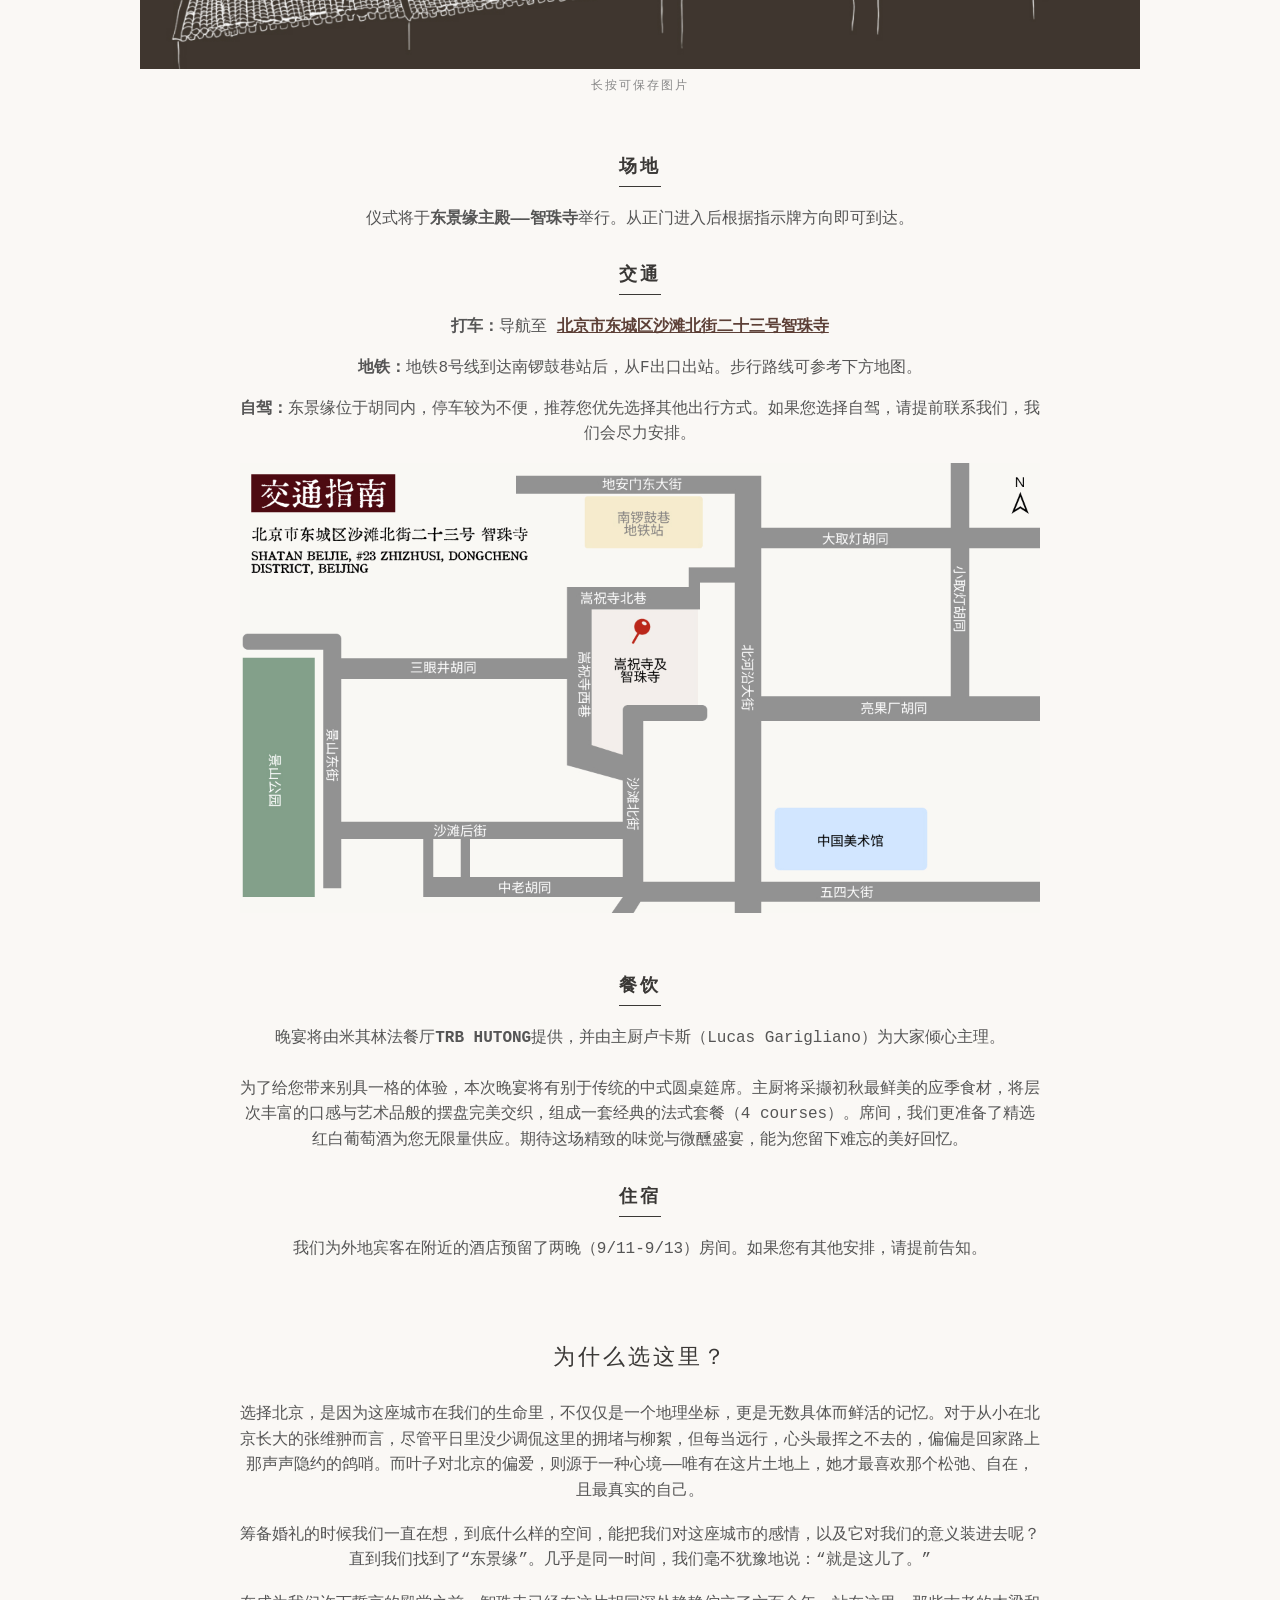
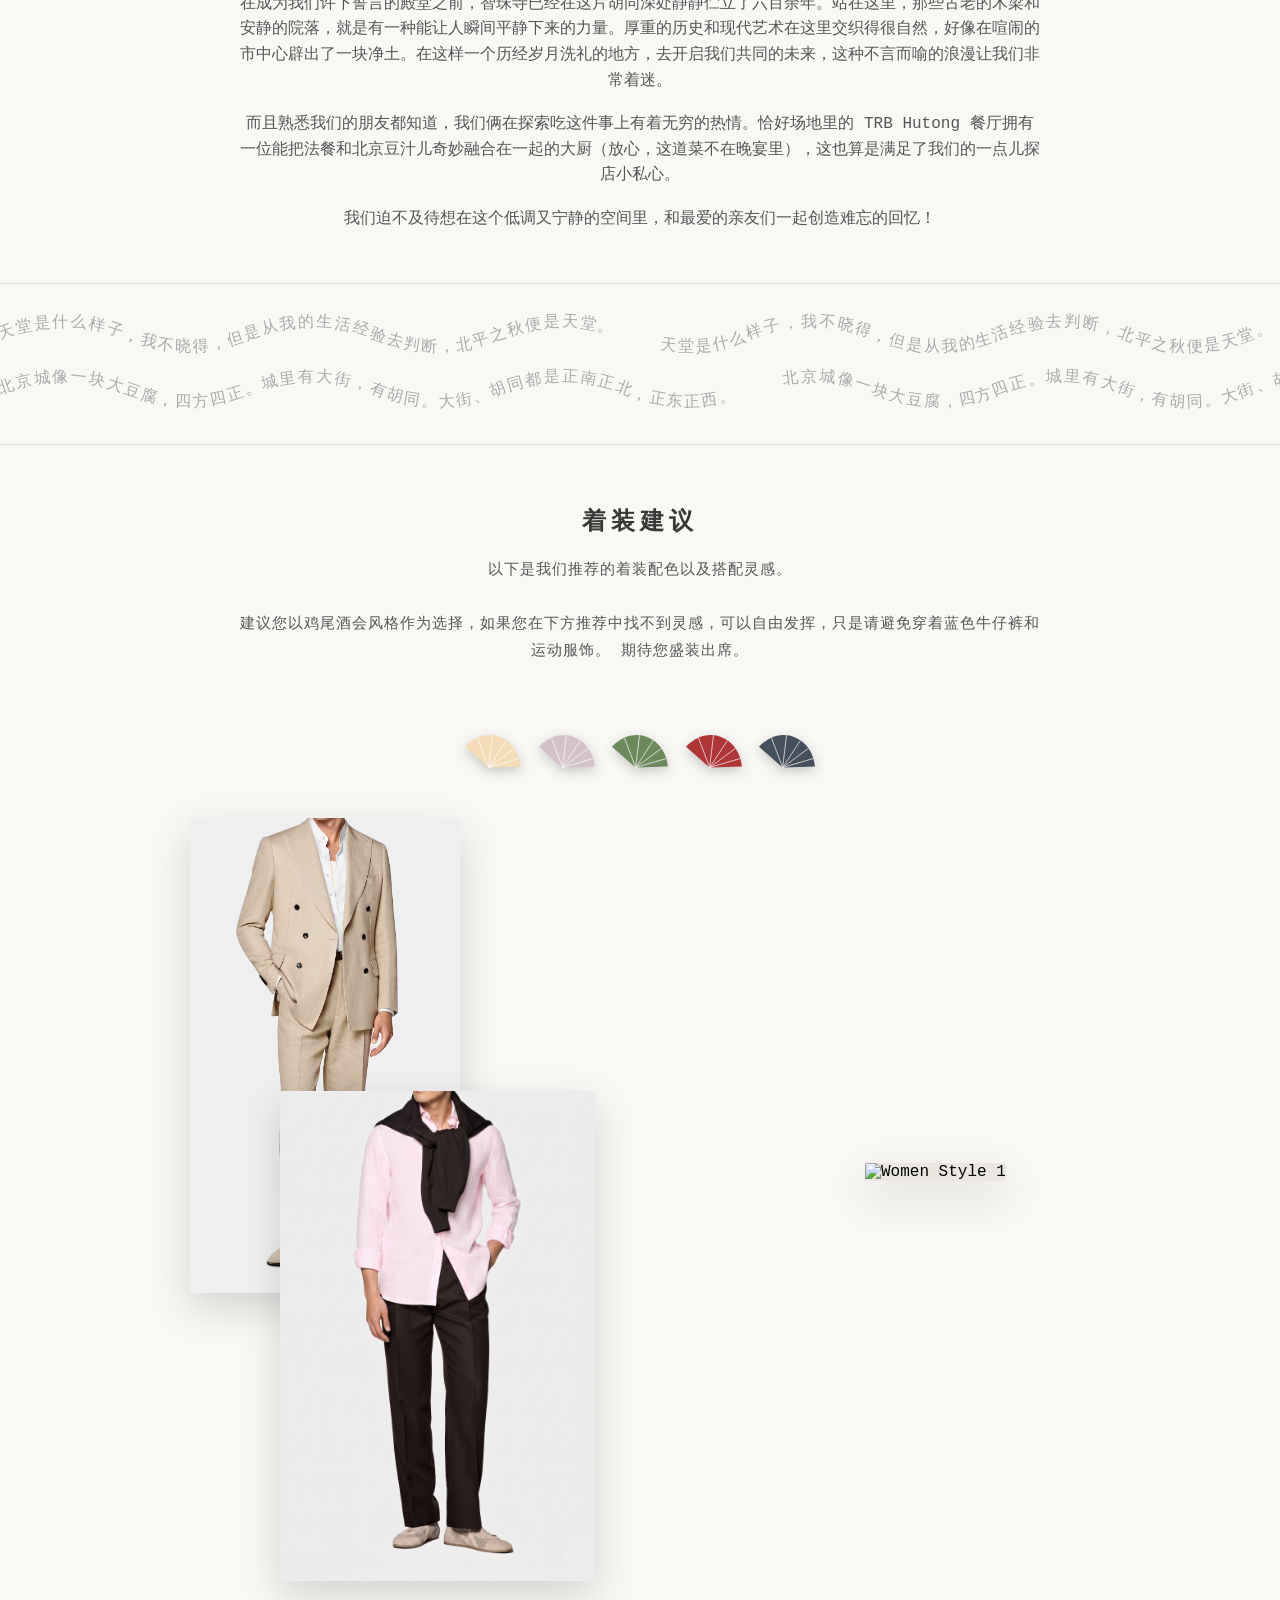
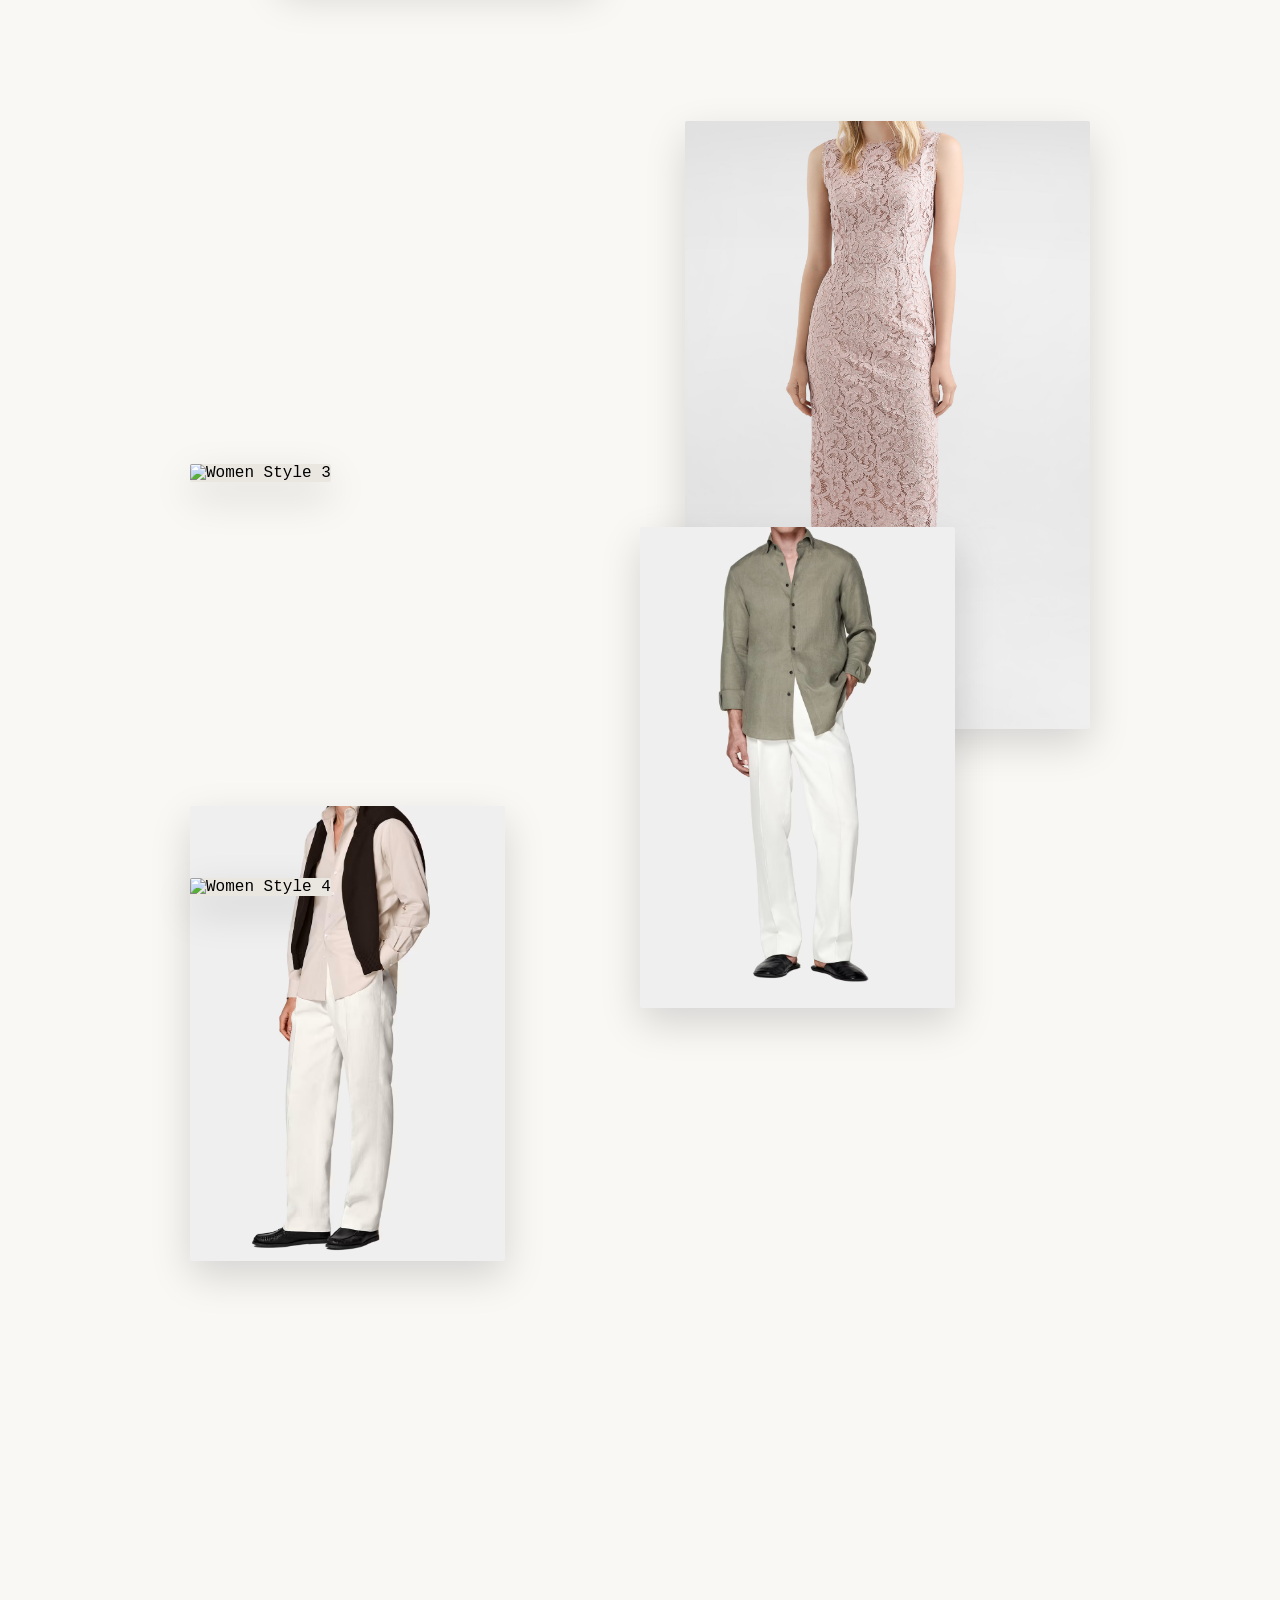
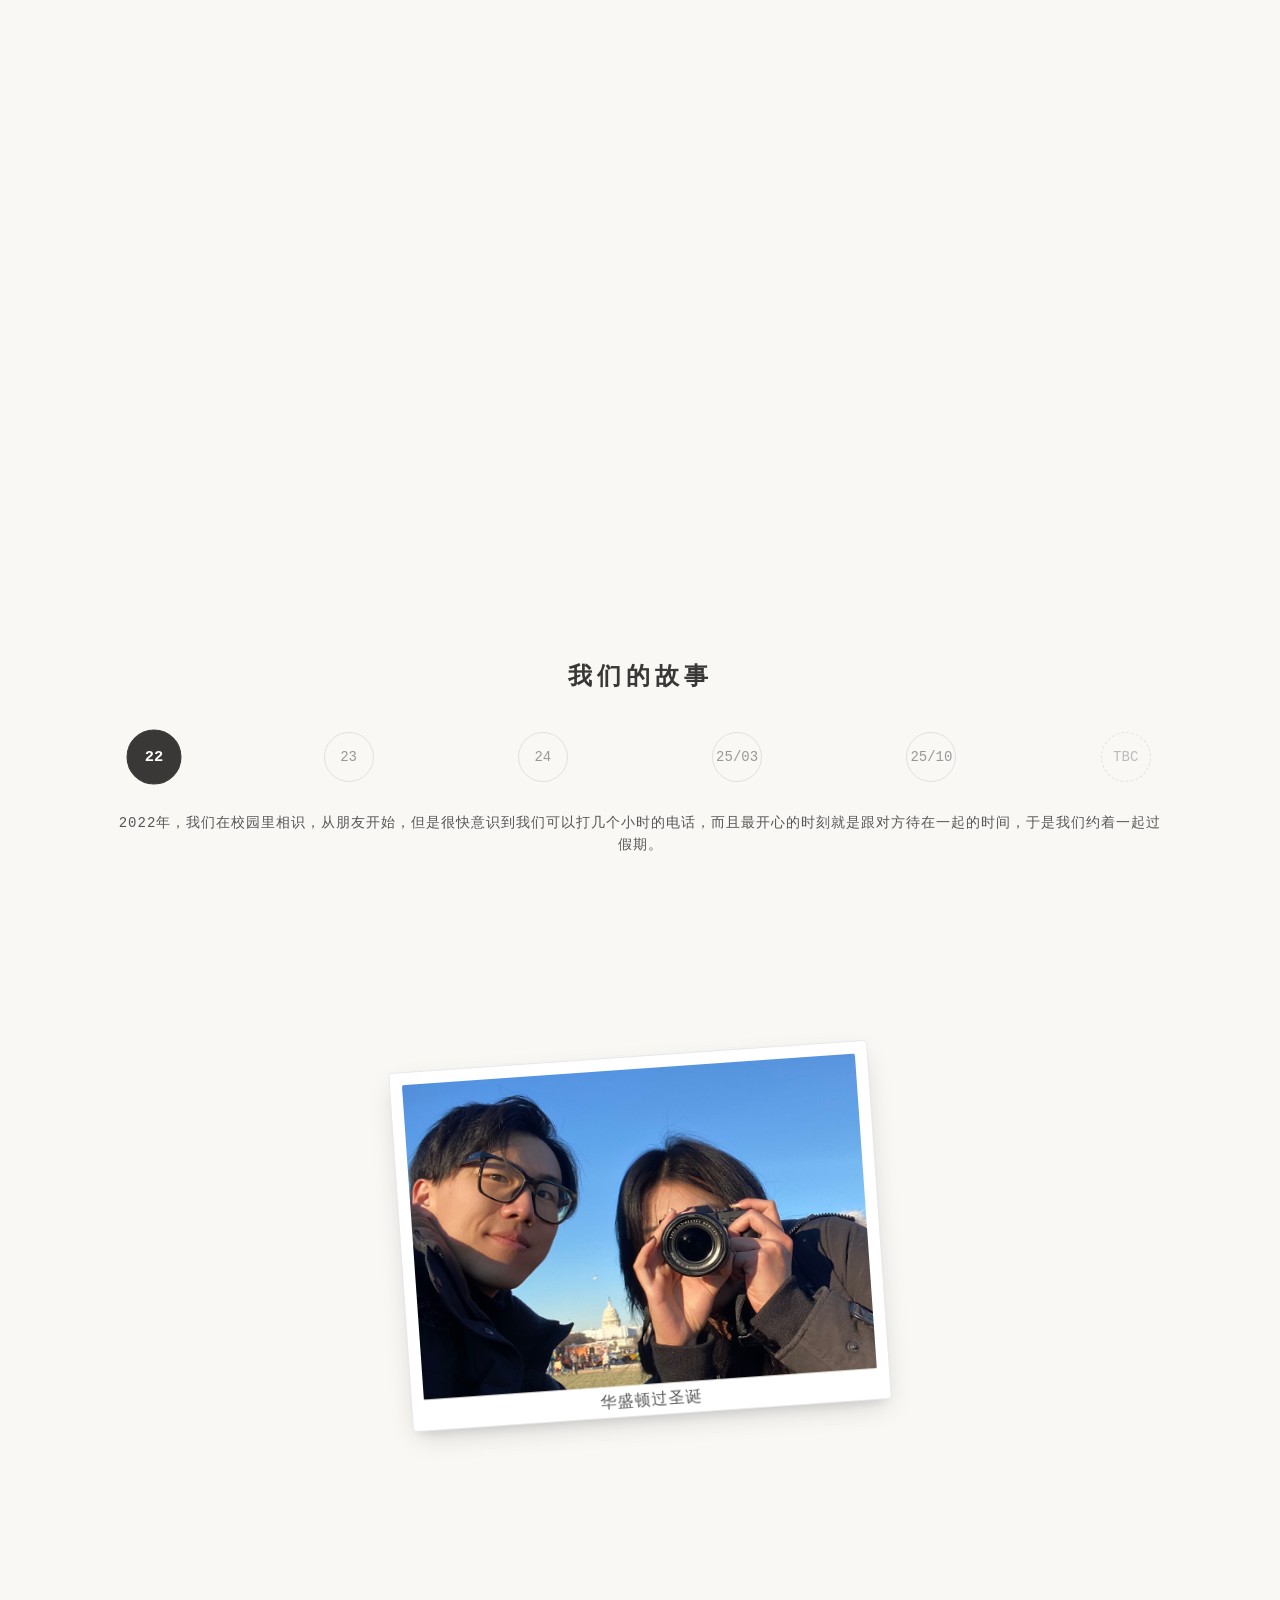
==== commit 50d4b681: "Update text for clarity in index.html" ====
--- a/index.html
+++ b/index.html
@@ -1934,7 +1934,7 @@
         <div class="details-wrapper">
                 <p class="attire-description">
                 <span class="lang-zh">
-                    尽管仪式只有一个晚上，但是我们希望大家能用这次来北京的时间好好休息，或许也可以从下面这些我们俩非常喜欢的位置里，选到合您胃口的地点，给您的北京之行留下难忘的记忆。
+                    尽管仪式只有一个晚上，但是我们希望大家能用这次来北京的时间好好休息，或许也可以从下面这些我们俩搜罗出来的位置里，选到合您口味的地点，给您的北京之行留下难忘的记忆。
                 </span>
             </p>
         </div>
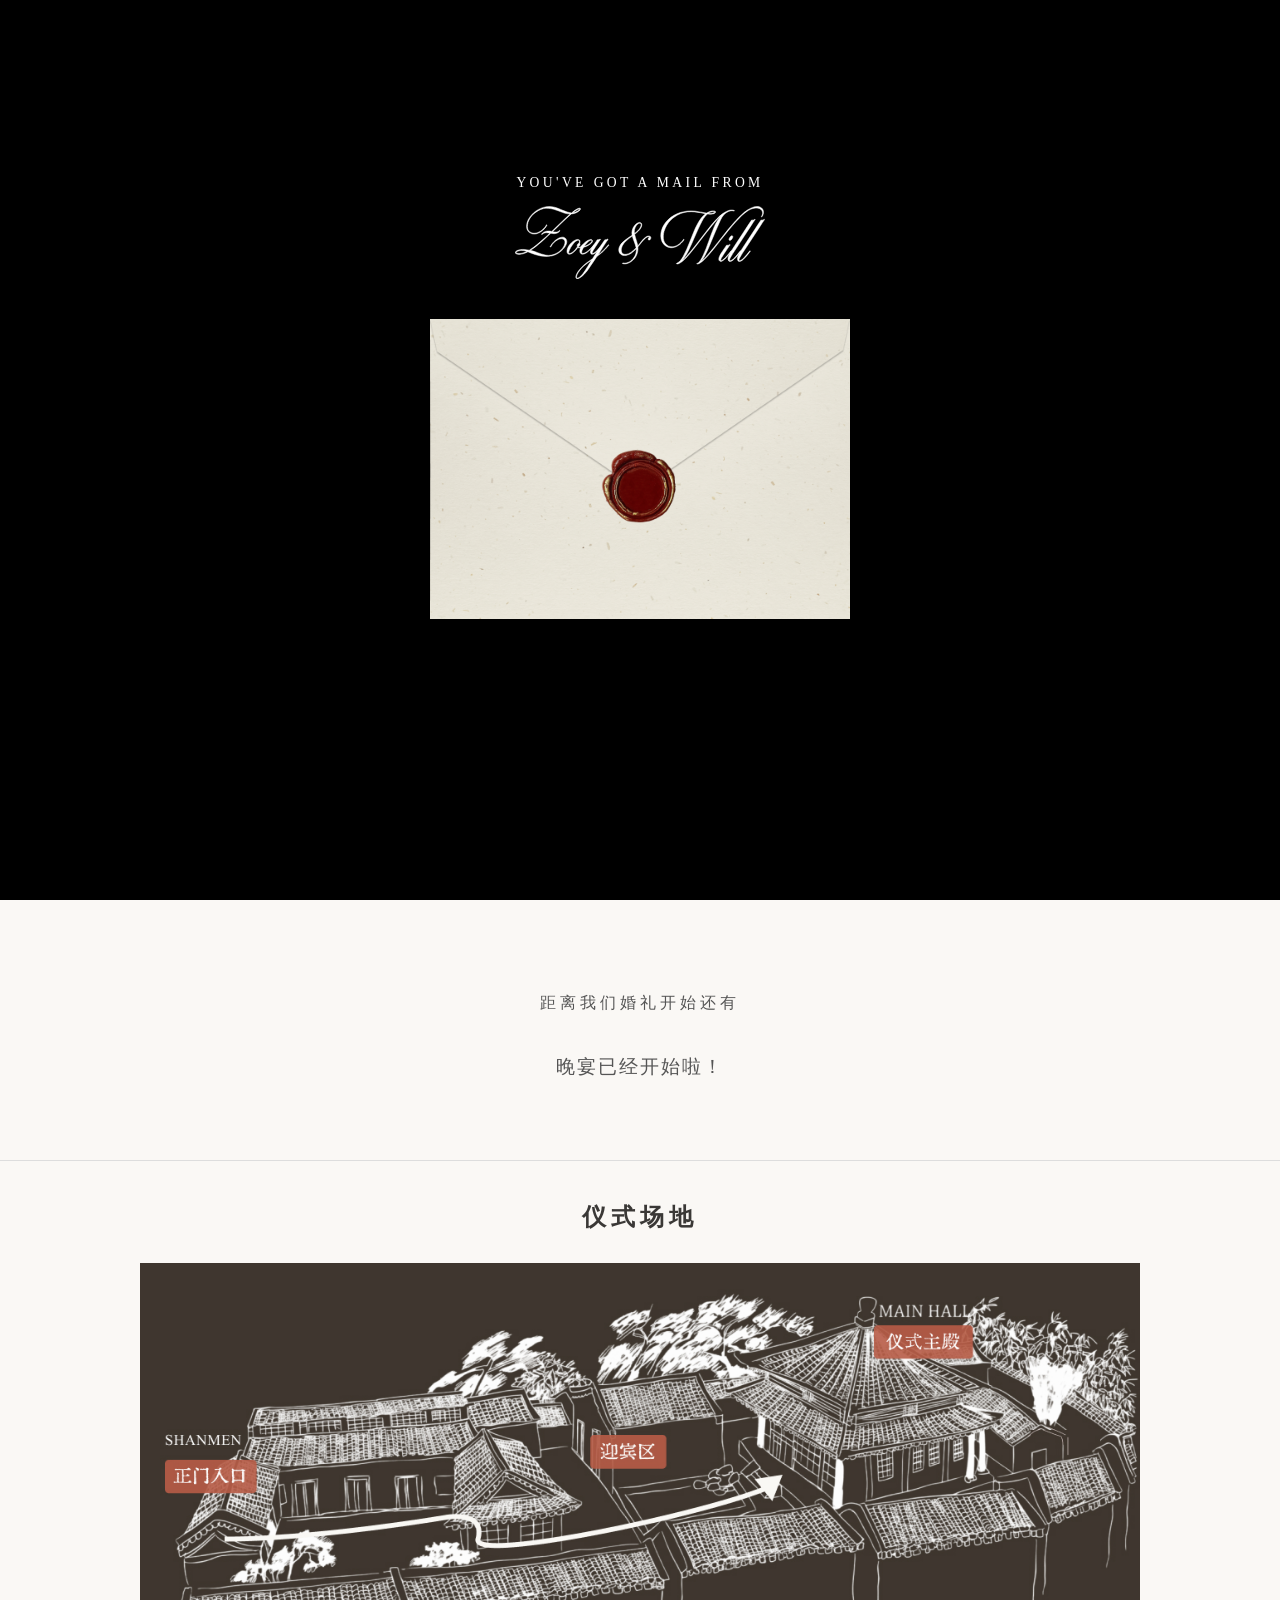
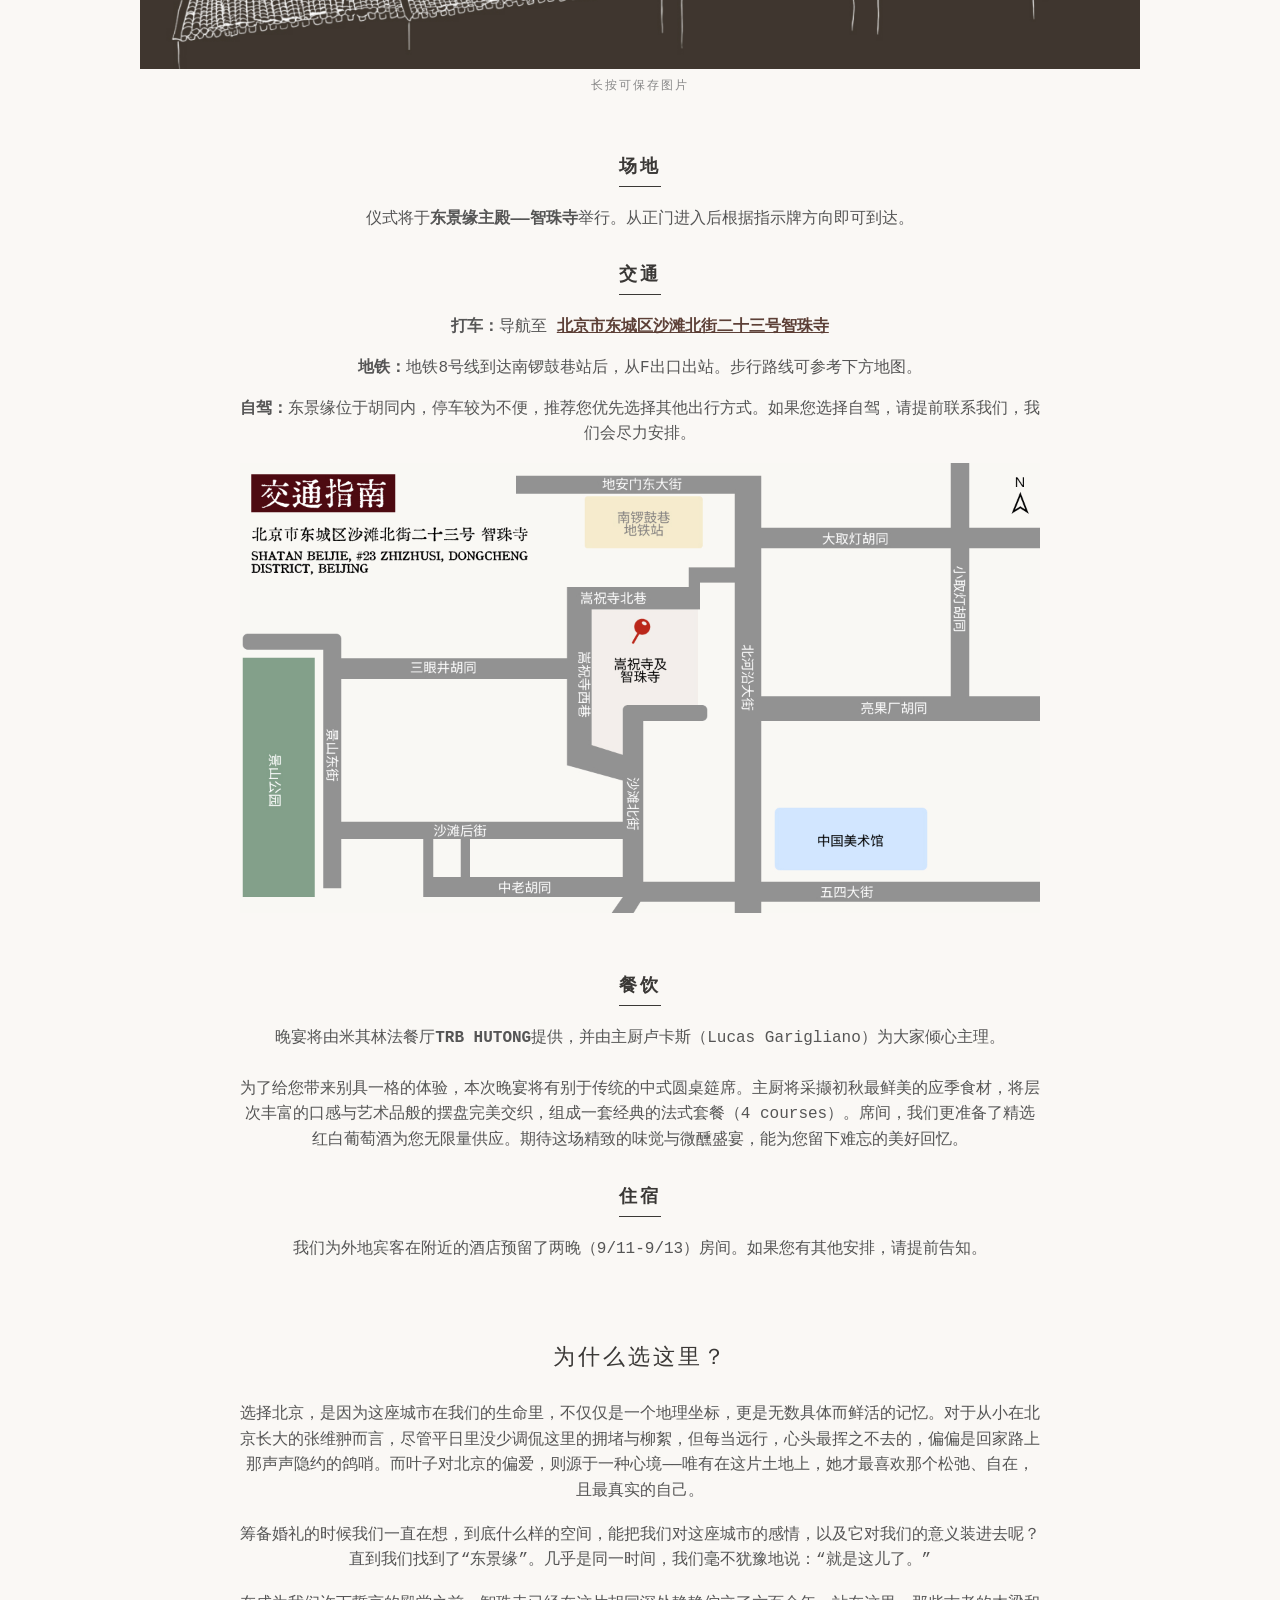
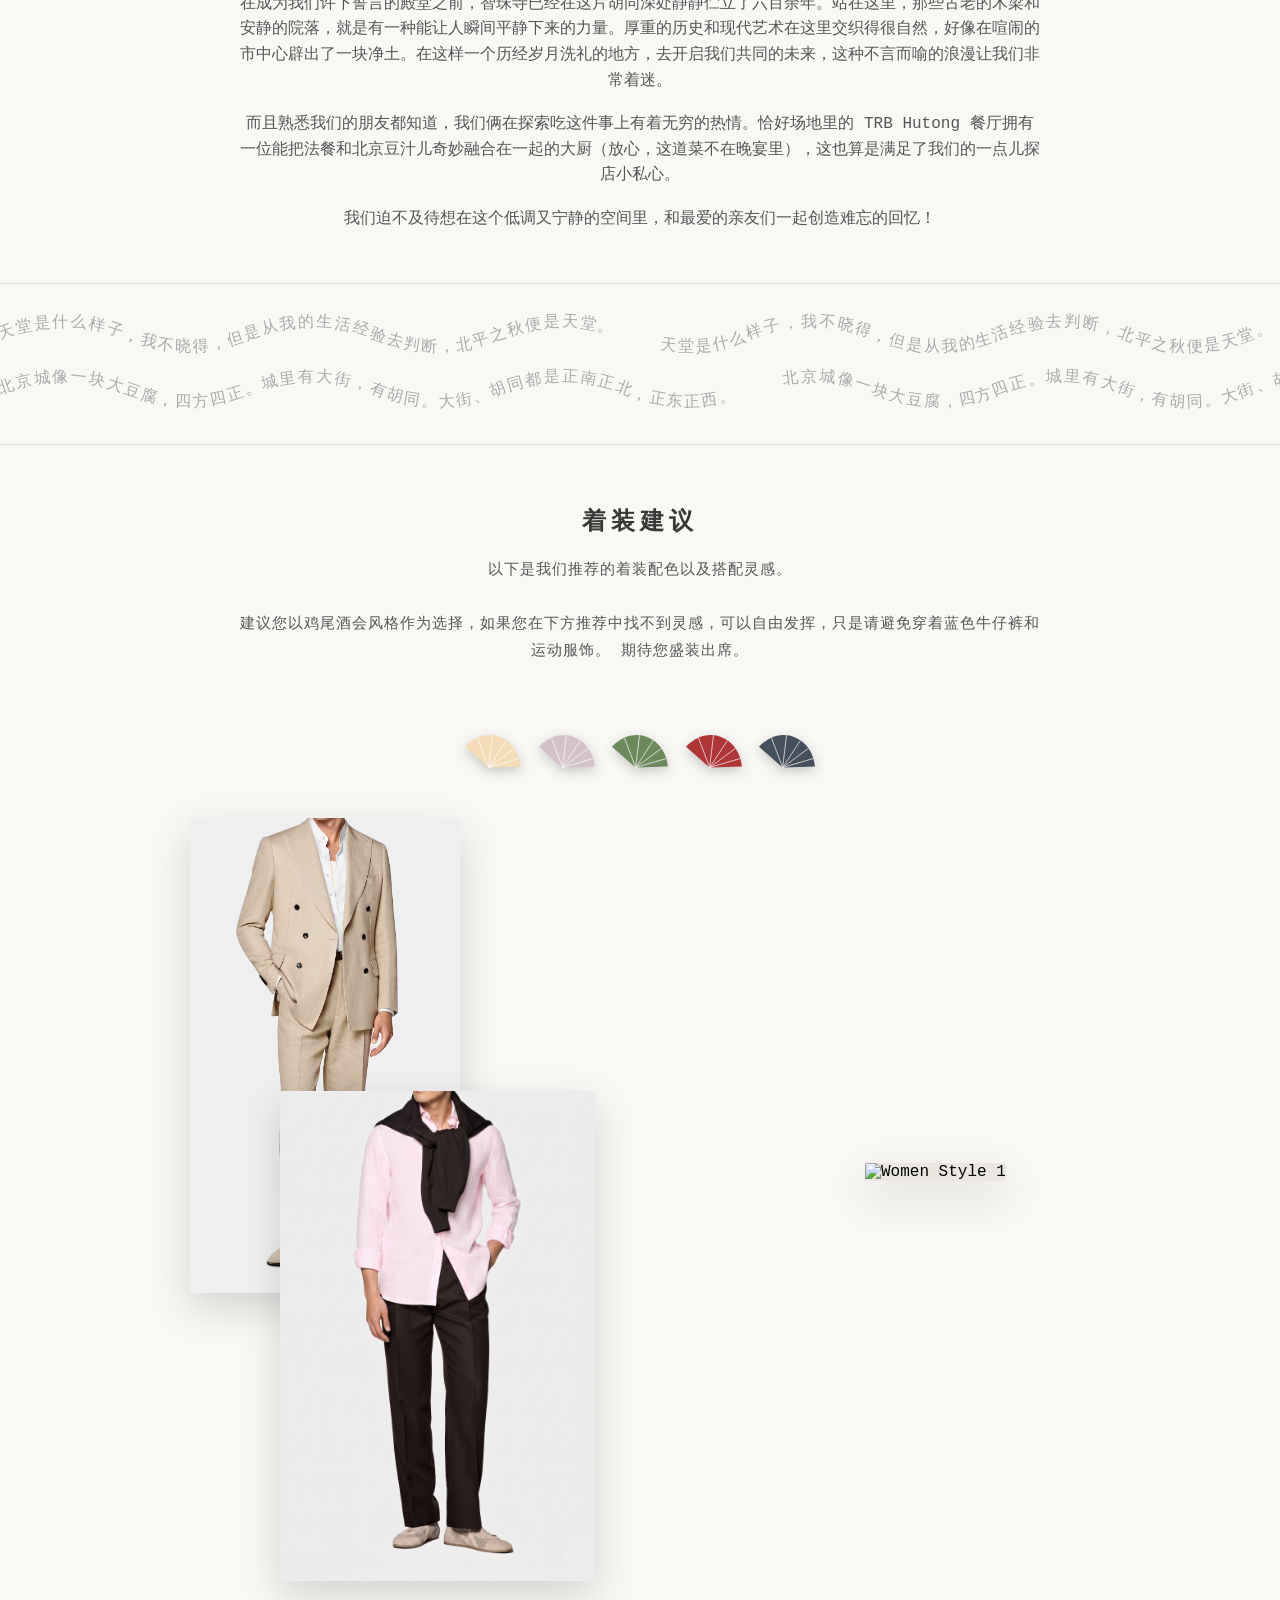
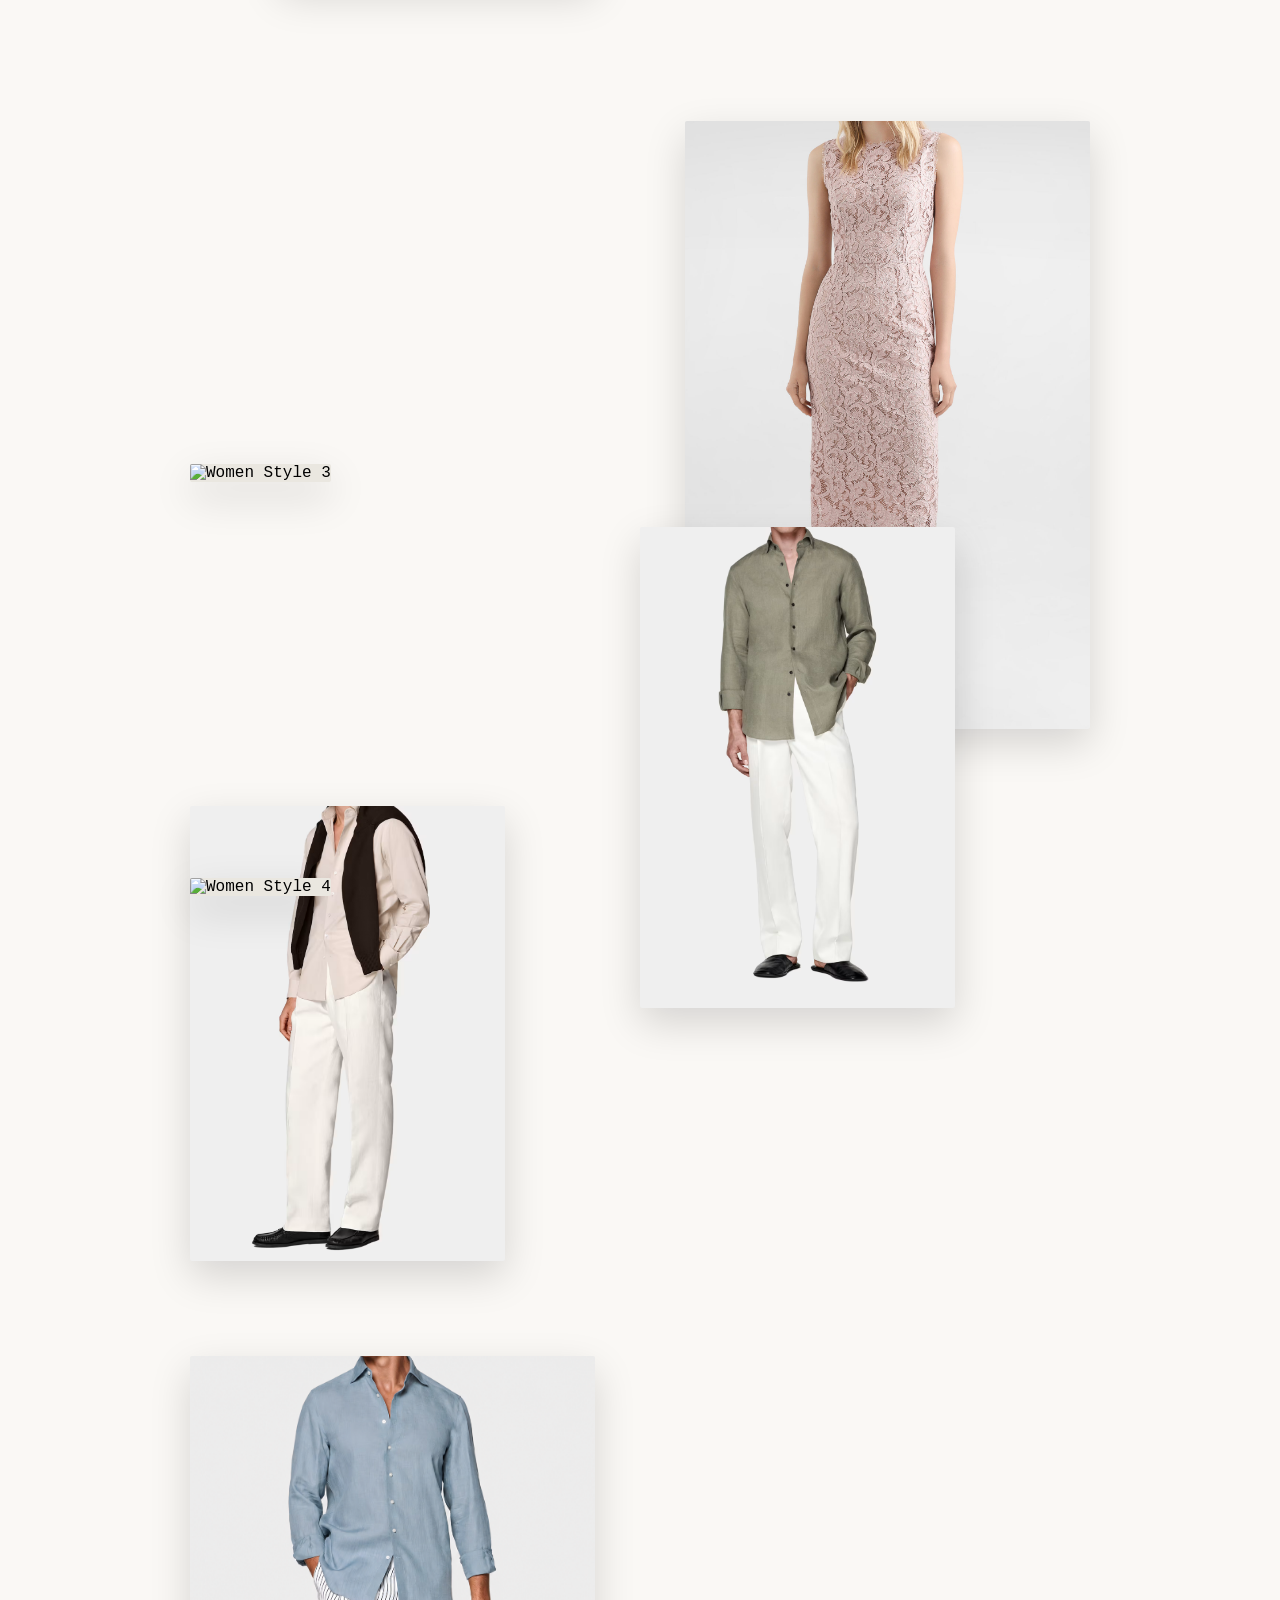
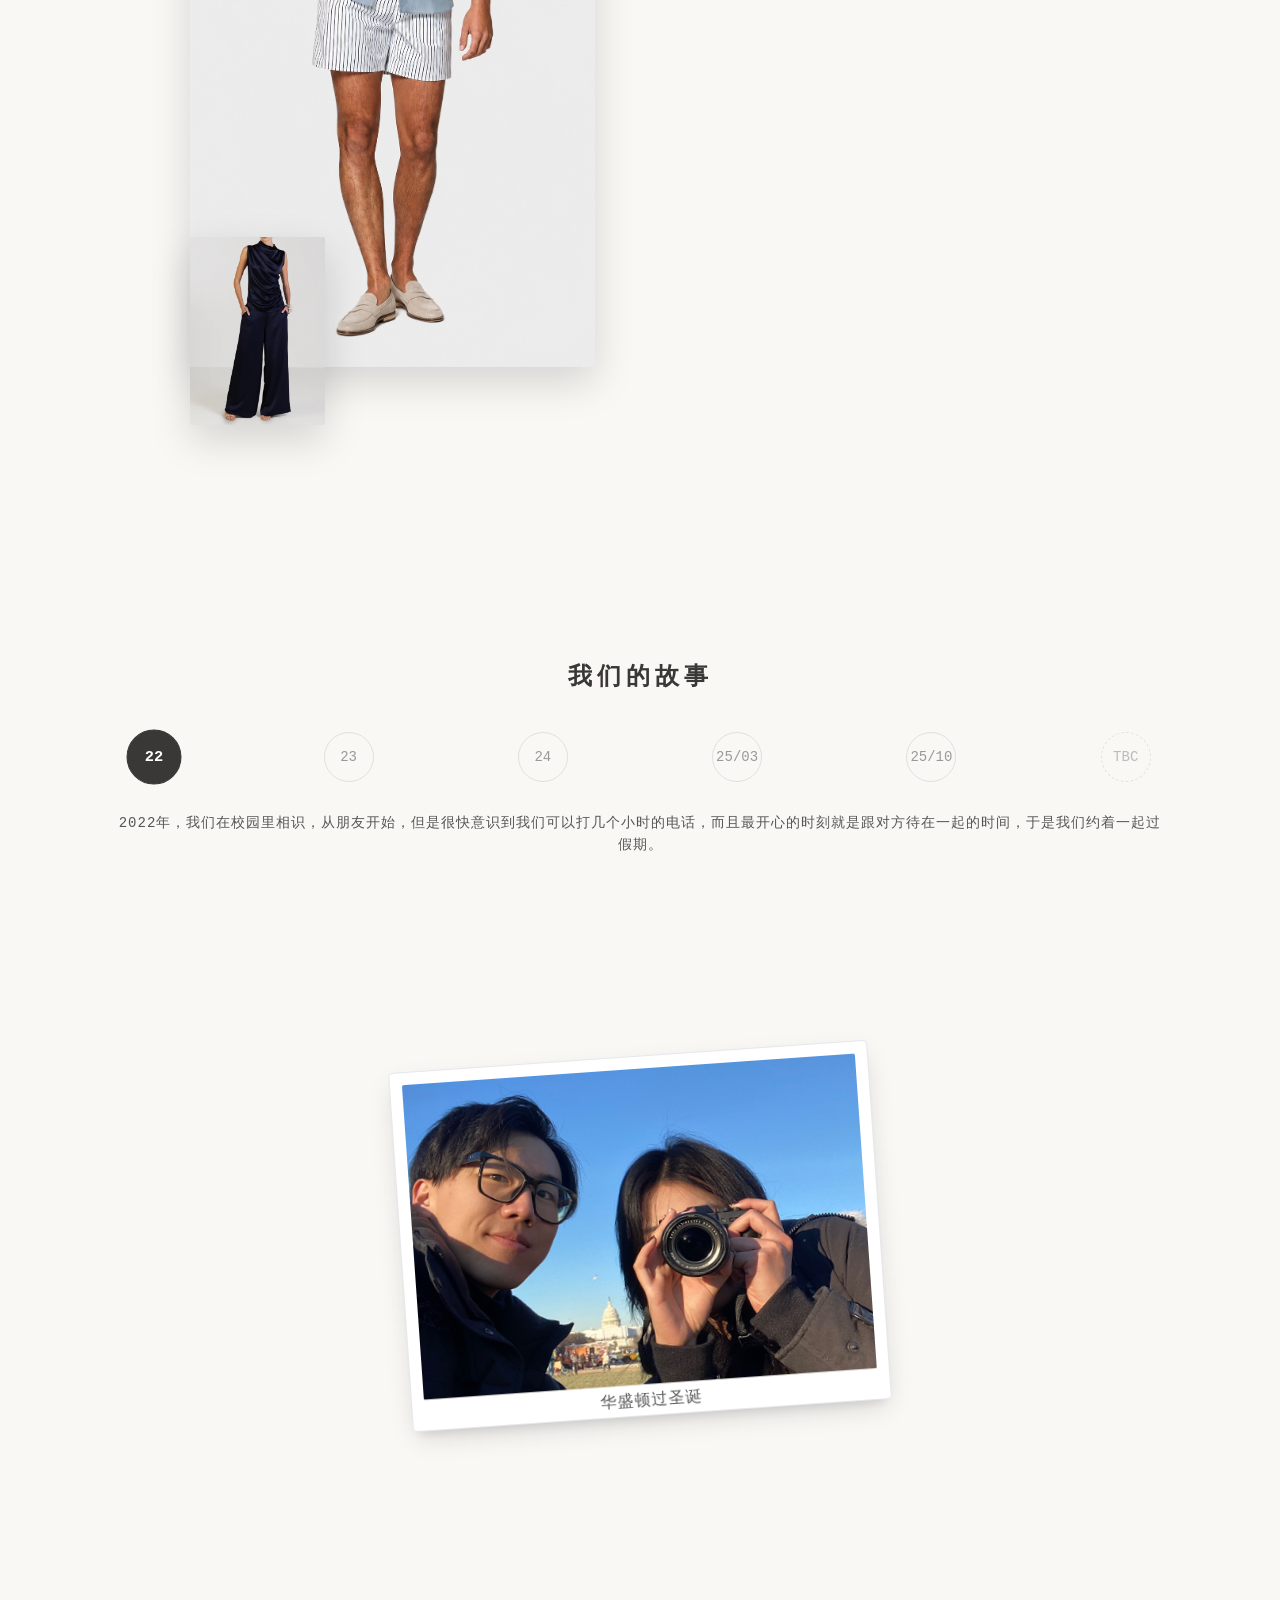
==== commit bf9da83c: "Enhance styles for imap-chips-container and imap-chip Added padding and margin to the imap-chips-con" ====
--- a/index.html
+++ b/index.html
@@ -1224,6 +1224,7 @@
               gap: 0.25rem;
               overflow-x: auto;
               scrollbar-width: none; 
+                padding: 4px;
             }
             .imap-chips-container::-webkit-scrollbar { display: none; }
             
@@ -1237,6 +1238,7 @@
               border: none;
               outline: none;
               transition: all 0.3s ease;
+                margin: 2px 0;
             }
             .imap-chip.active {
               background-color: var(--imap-accent);
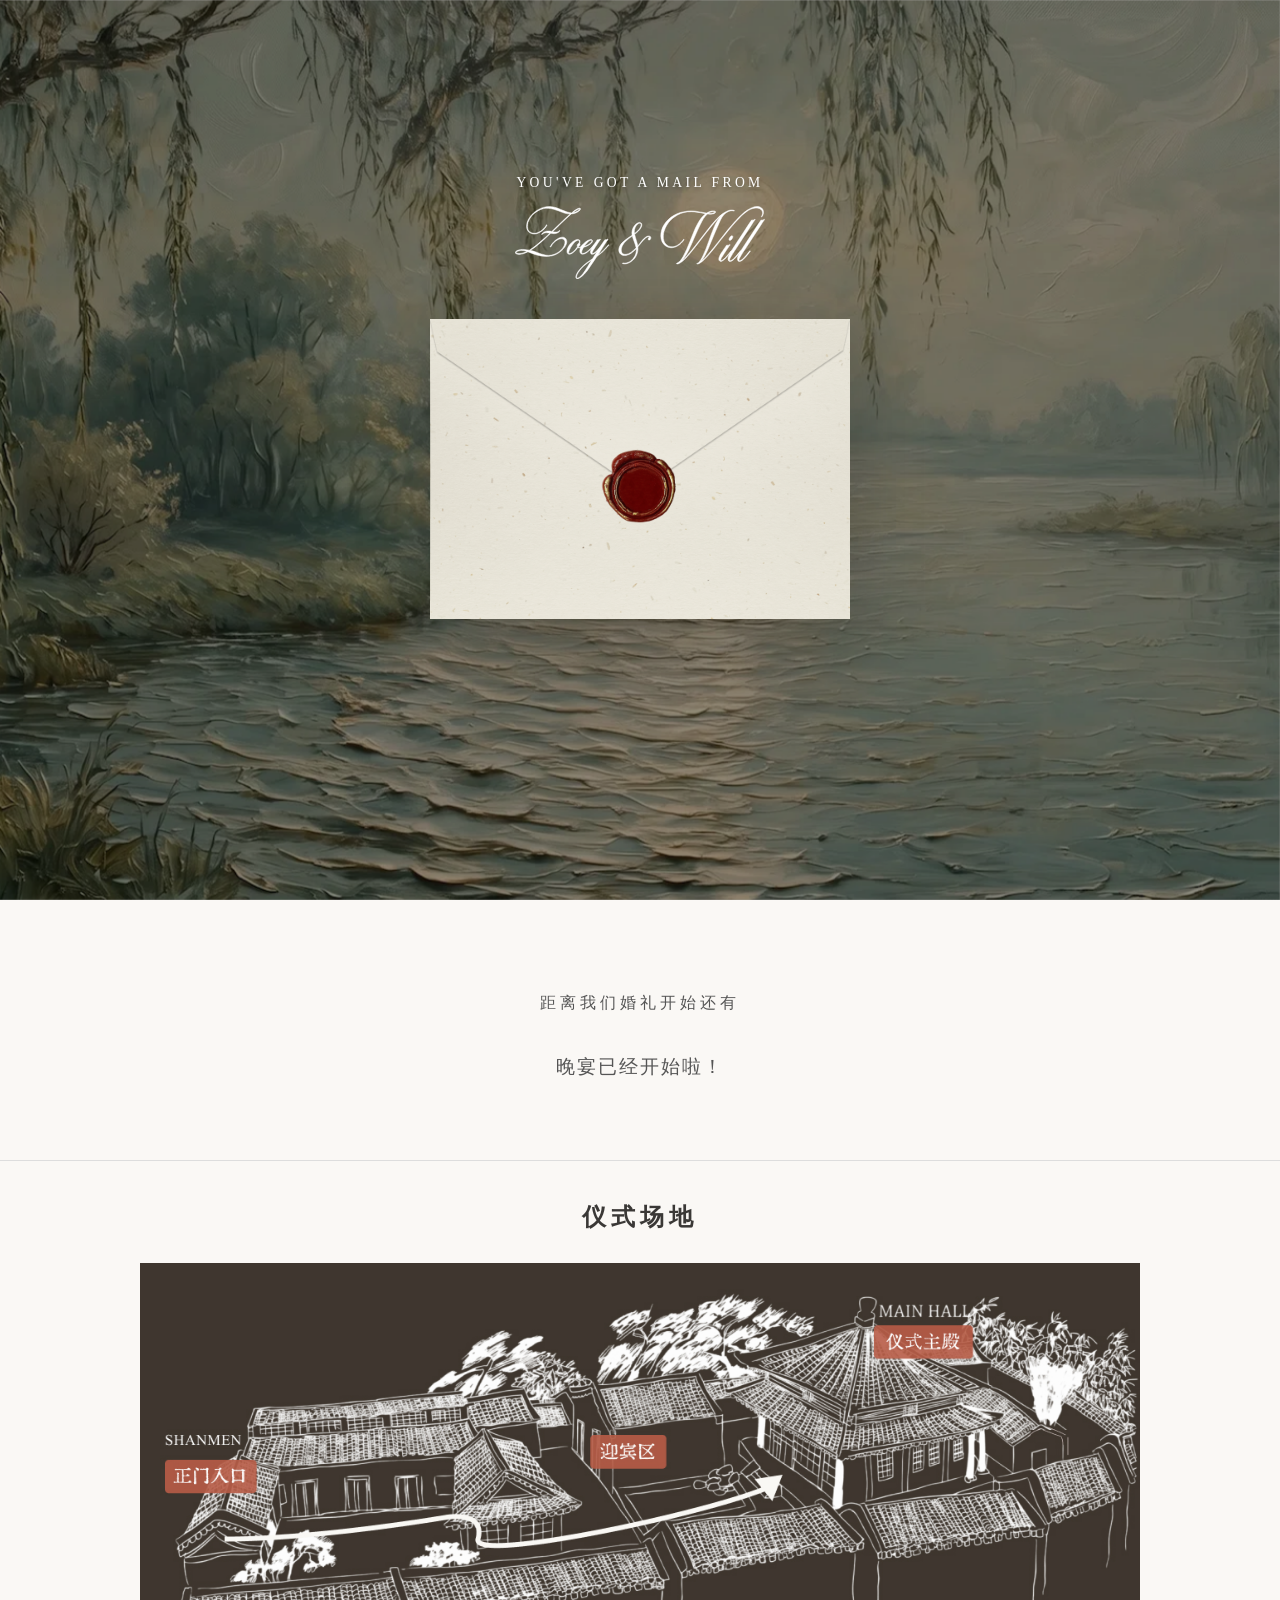
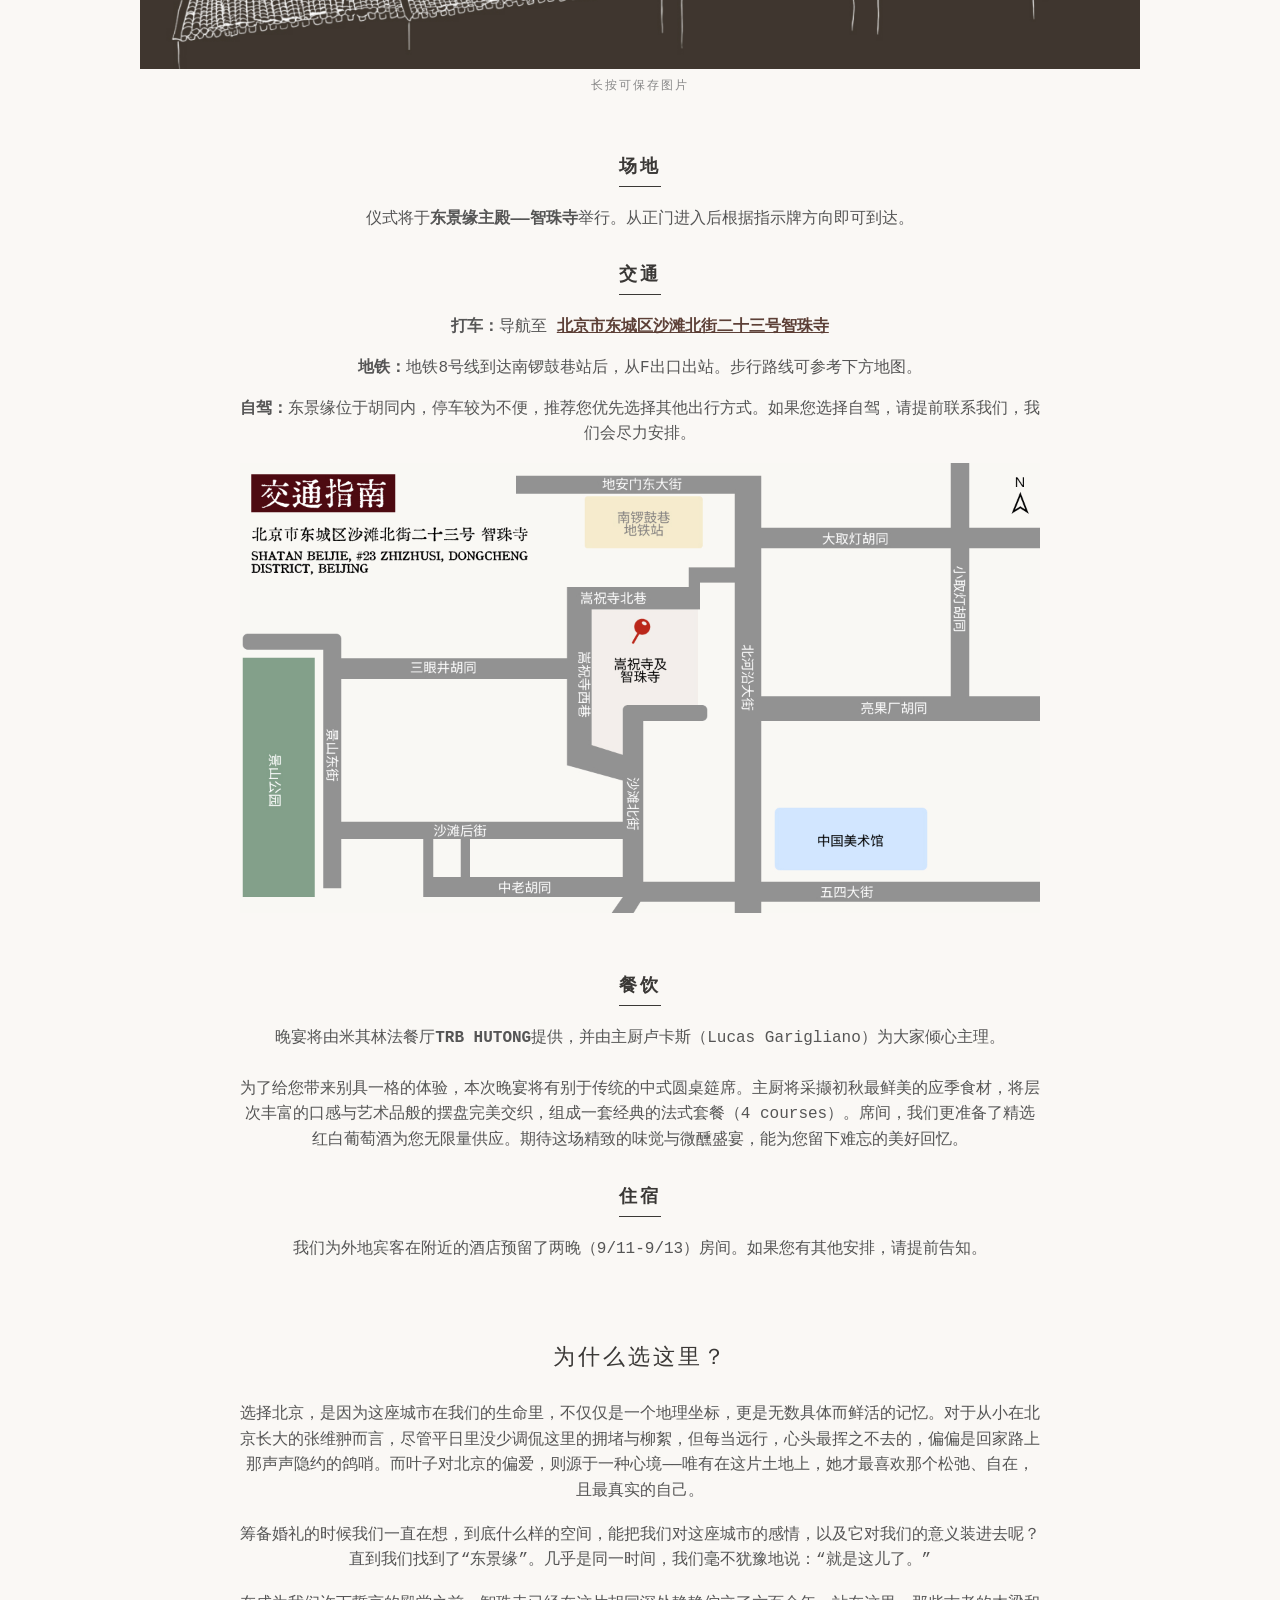
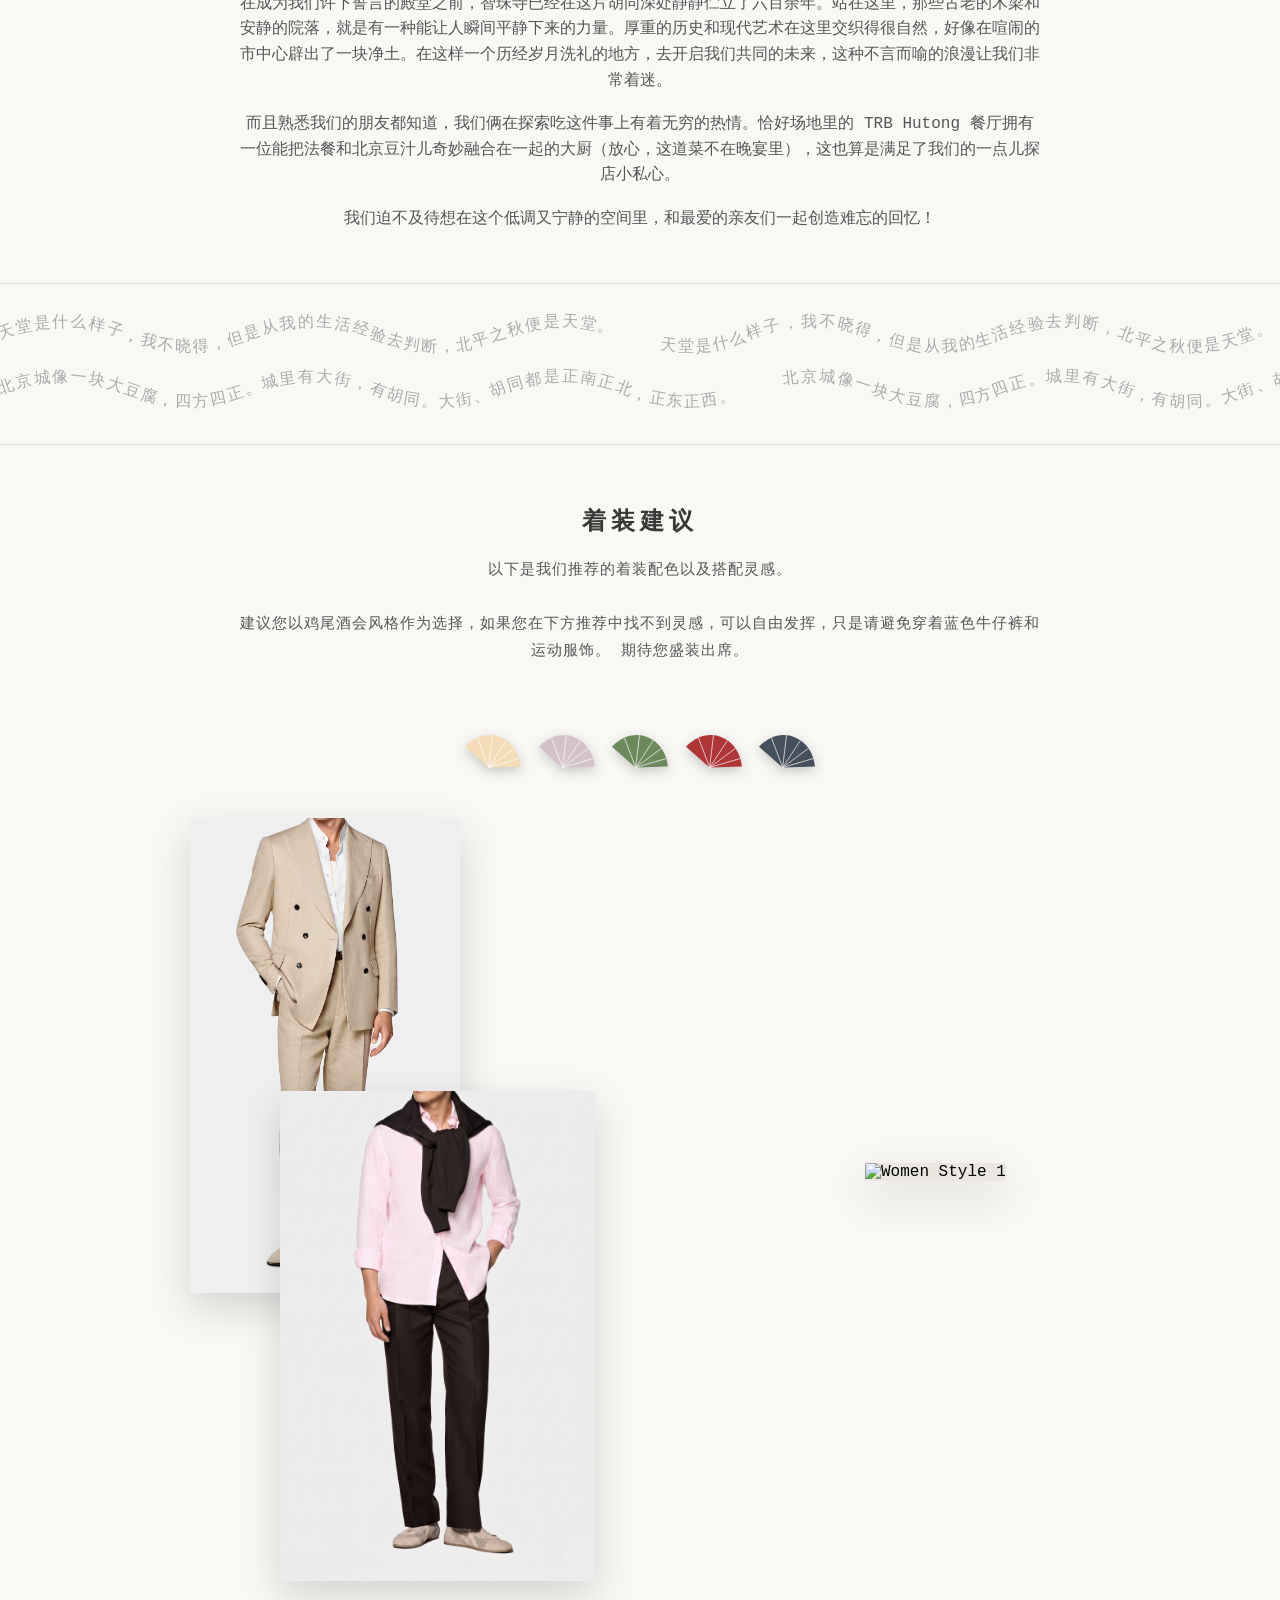
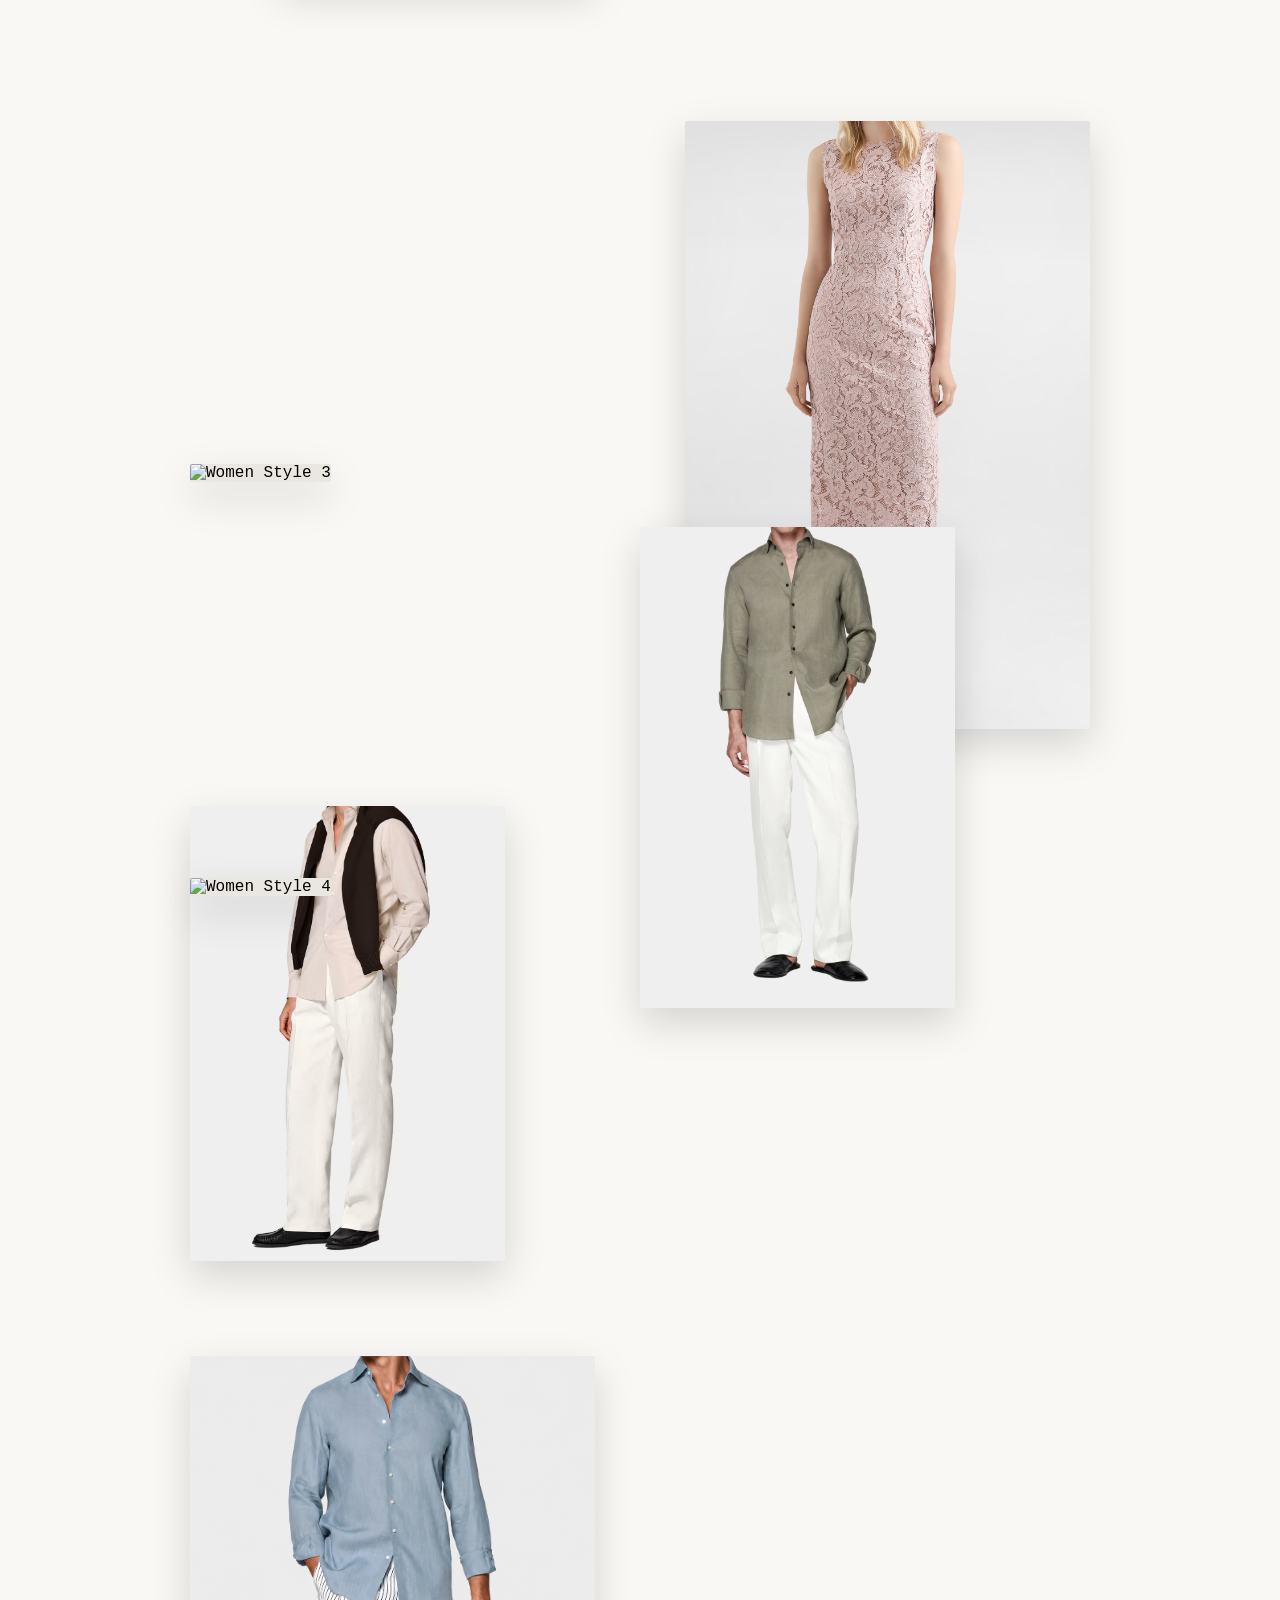
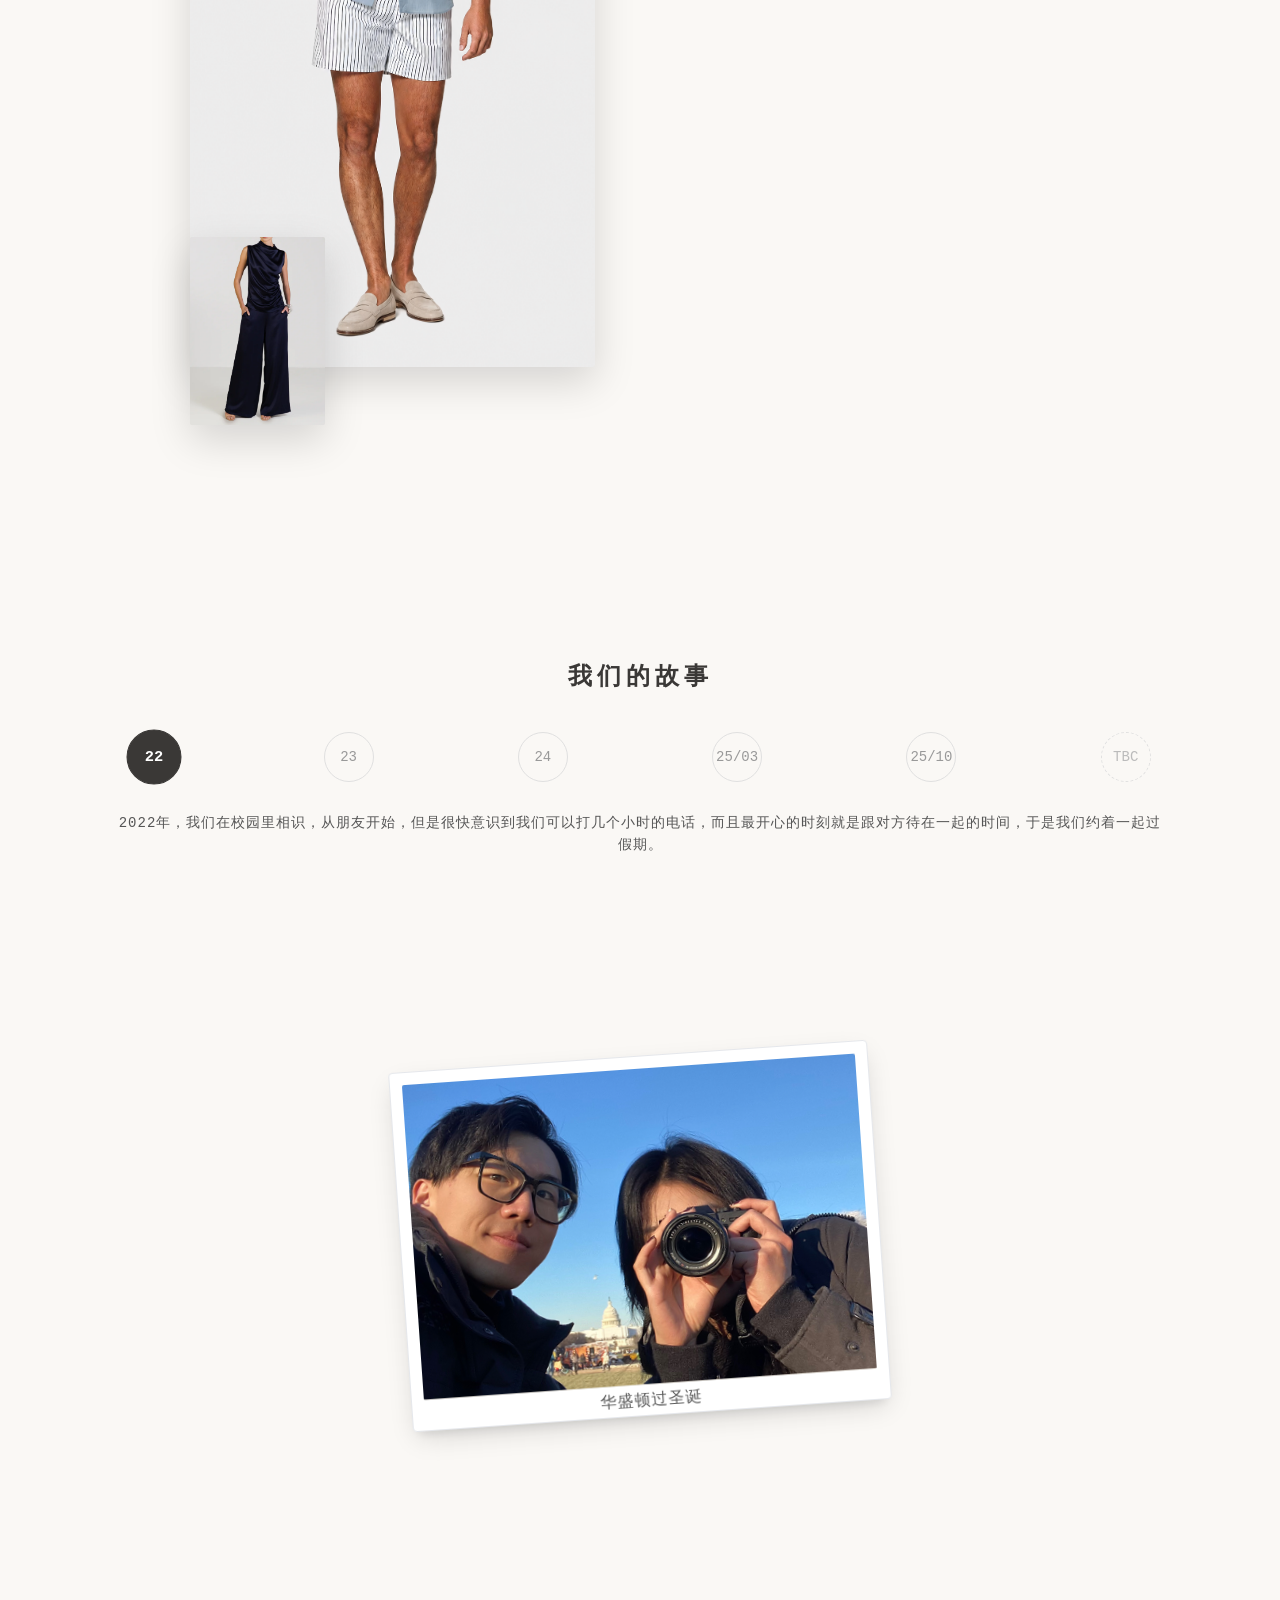
==== commit 677d49aa: "Replace PNG with WEBP for background images" ====
--- a/index.html
+++ b/index.html
@@ -4,7 +4,7 @@
     <meta charset="UTF-8">
     <meta name="viewport" content="width=device-width, initial-scale=1.0, user-scalable=no">
     <title>Zoey & Will</title>
-    <link rel="preload" href="images/willowbg.png" as="image">
+    <link rel="preload" href="images/willowbg.webp" as="image">
     
     <script src="https://unpkg.com/@dotlottie/player-component@latest/dist/dotlottie-player.mjs" type="module"></script>
 
@@ -499,7 +499,7 @@
             z-index: 5; 
             
             /* Set the universal background image here */
-            background-image: url('images/willowbg.png');
+            background-image: url('images/willowbg.webp');
             background-size: cover;
             background-position: center;
             background-color: #000000; 
@@ -1580,7 +1580,7 @@
     <div id="landing-scene">
         
         <div id="willow-bg-container">
-            <img src="images/willowbg.png" alt="Willow Tree Background" class="willow-bg-image">
+            <img src="images/willowbg.webp" alt="Willow Tree Background" class="willow-bg-image">
         </div>
 
         <div class="lottie-bird-container">
